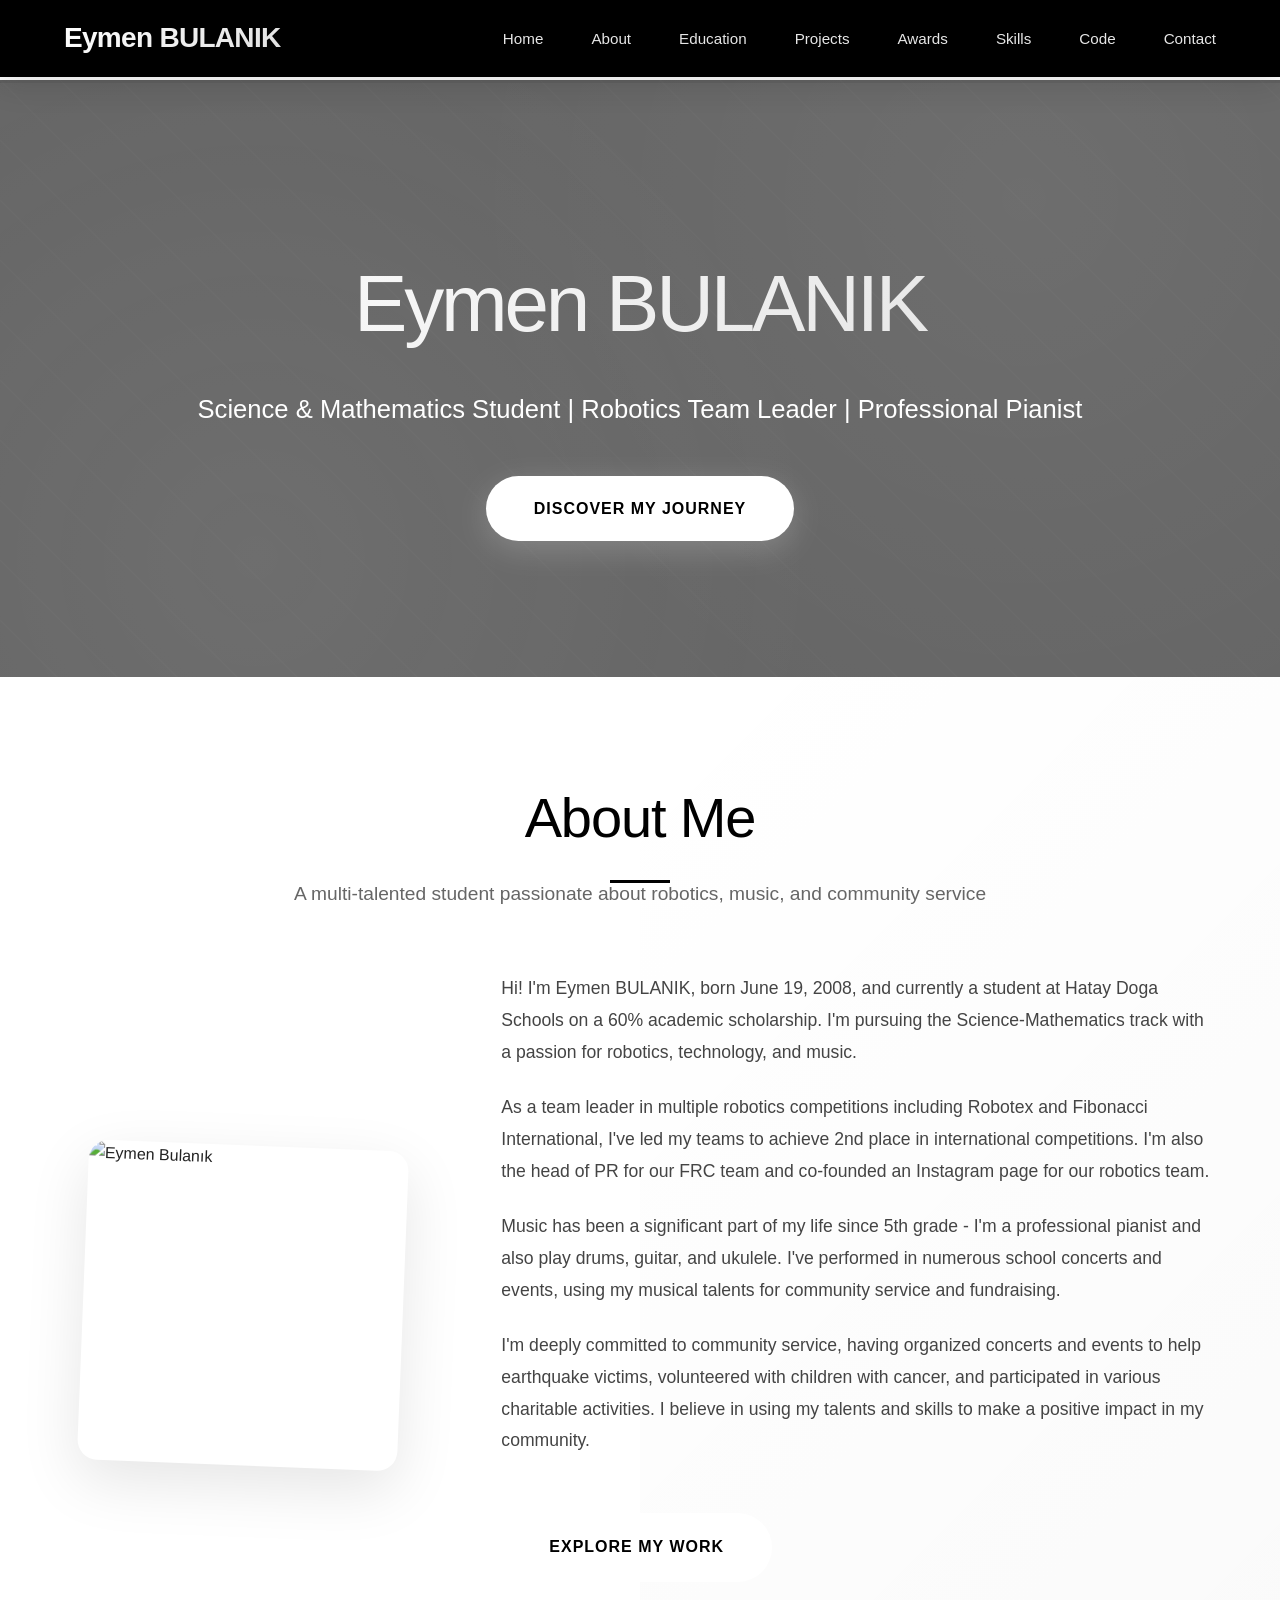
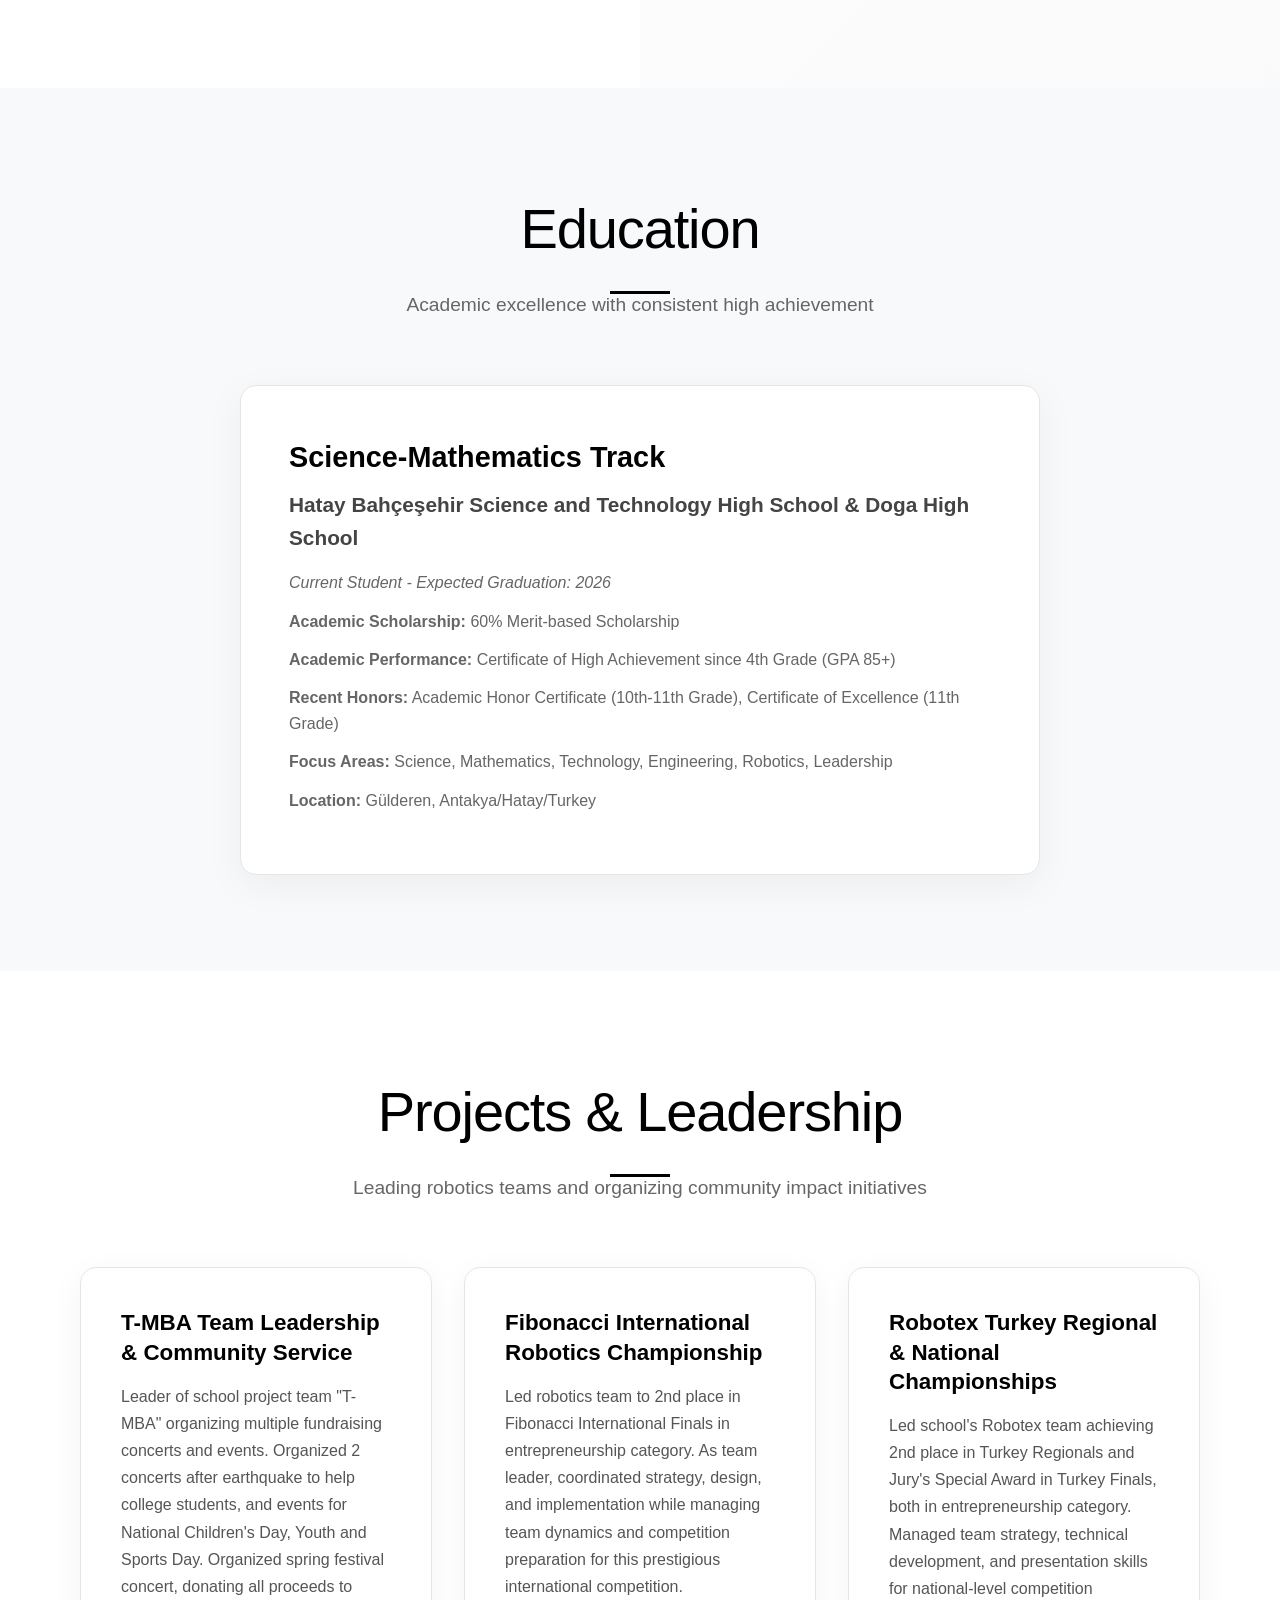
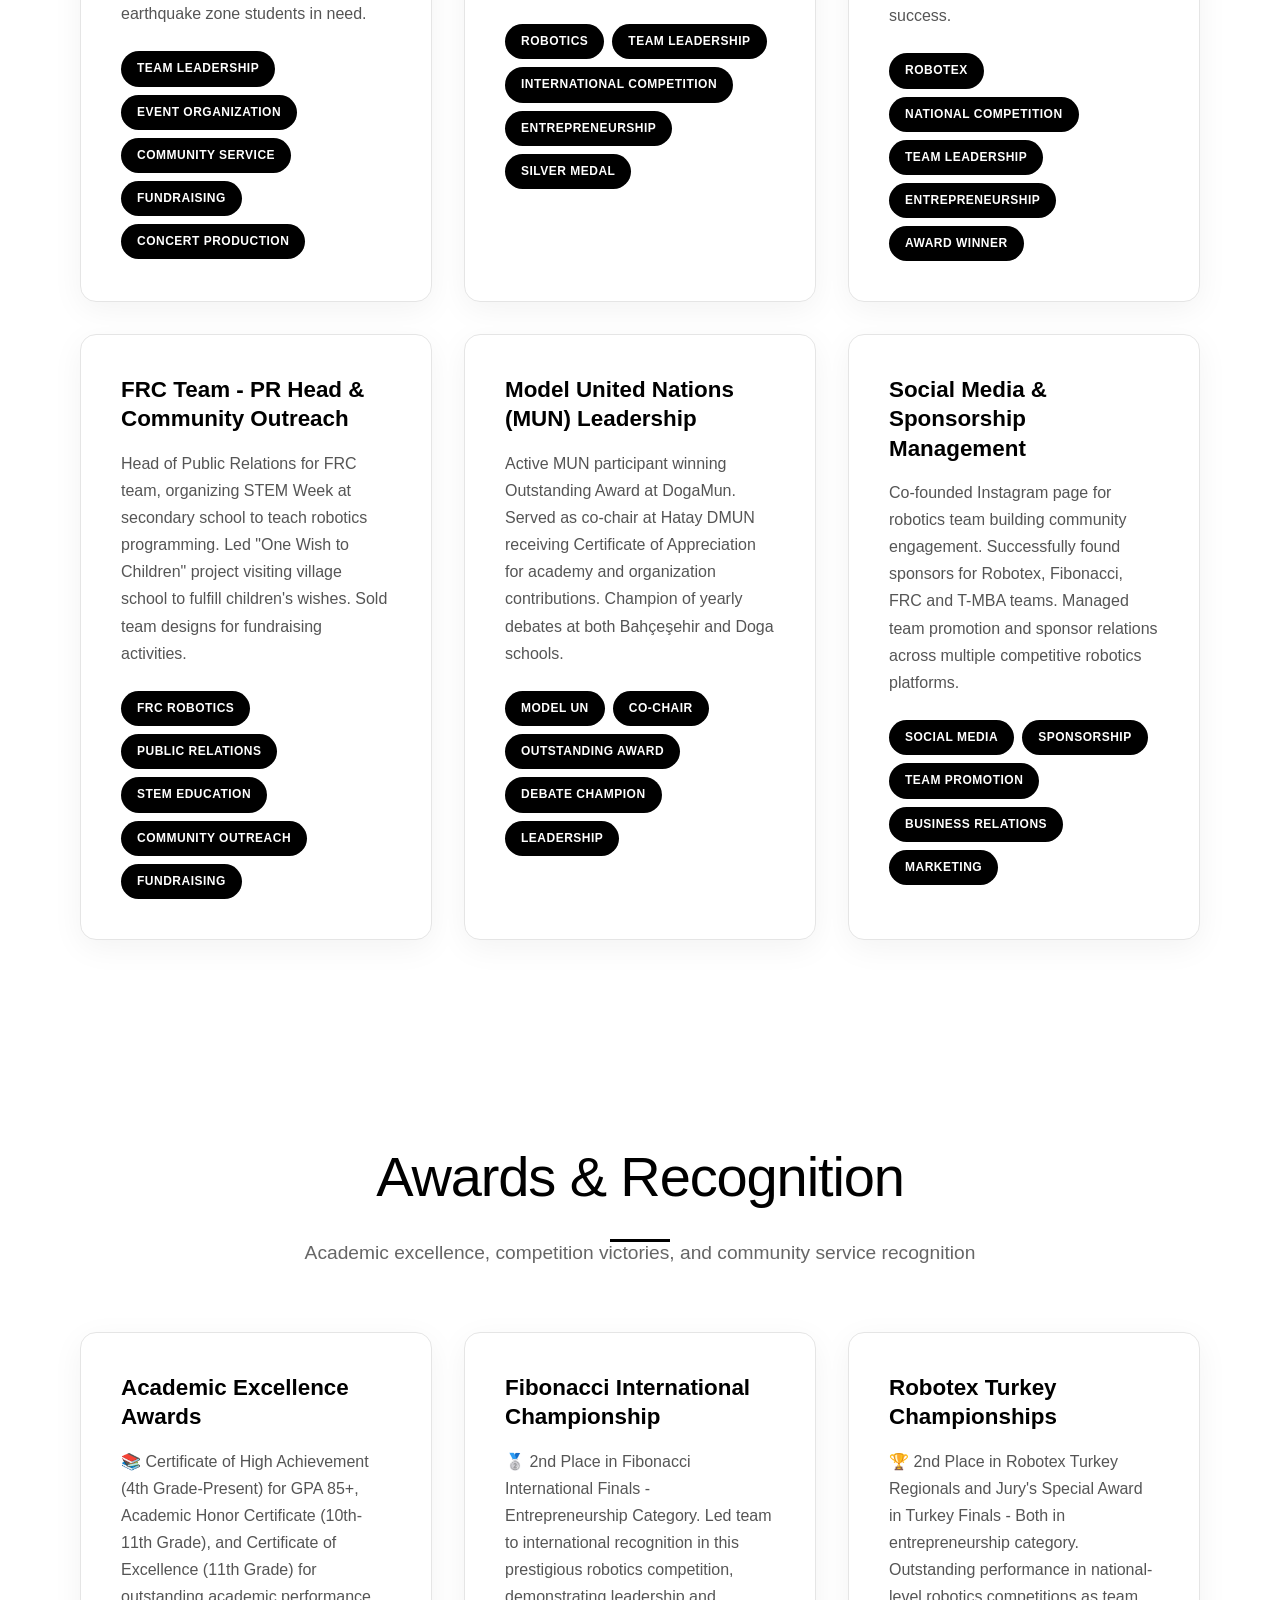
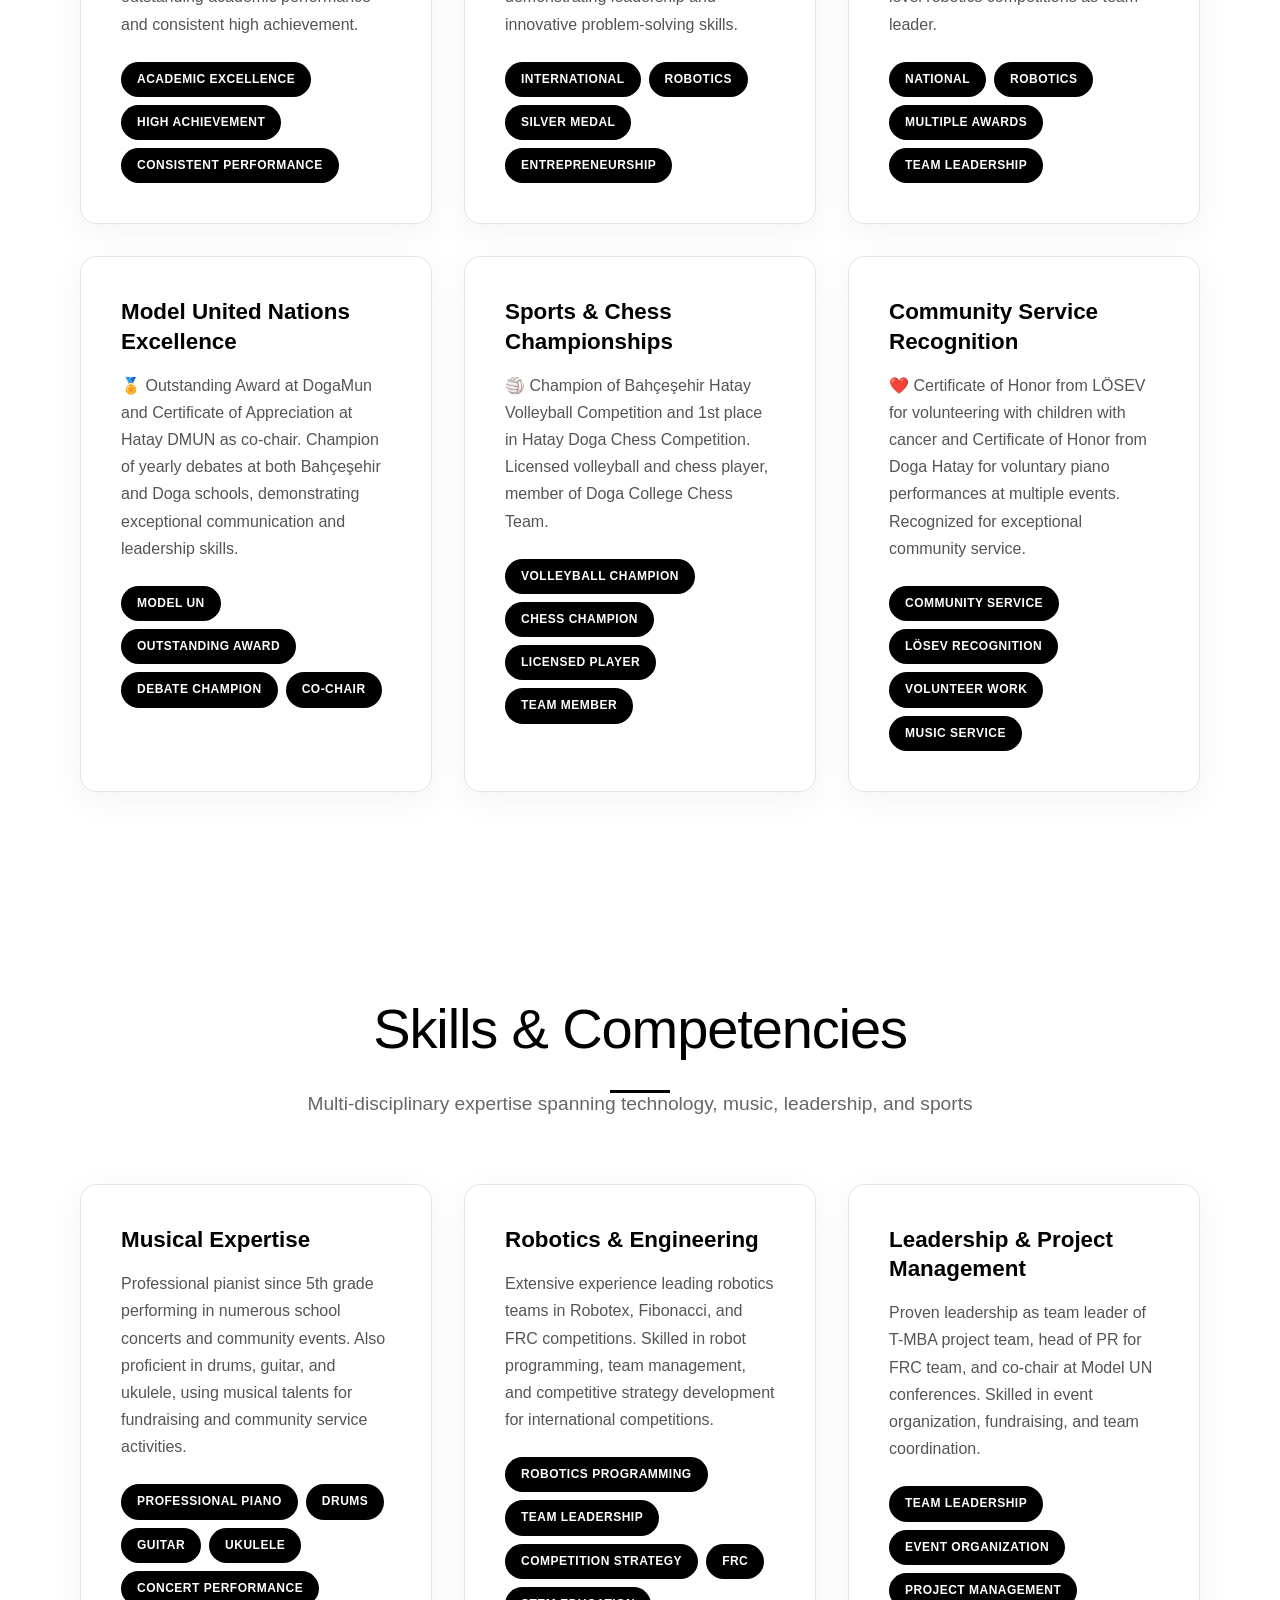
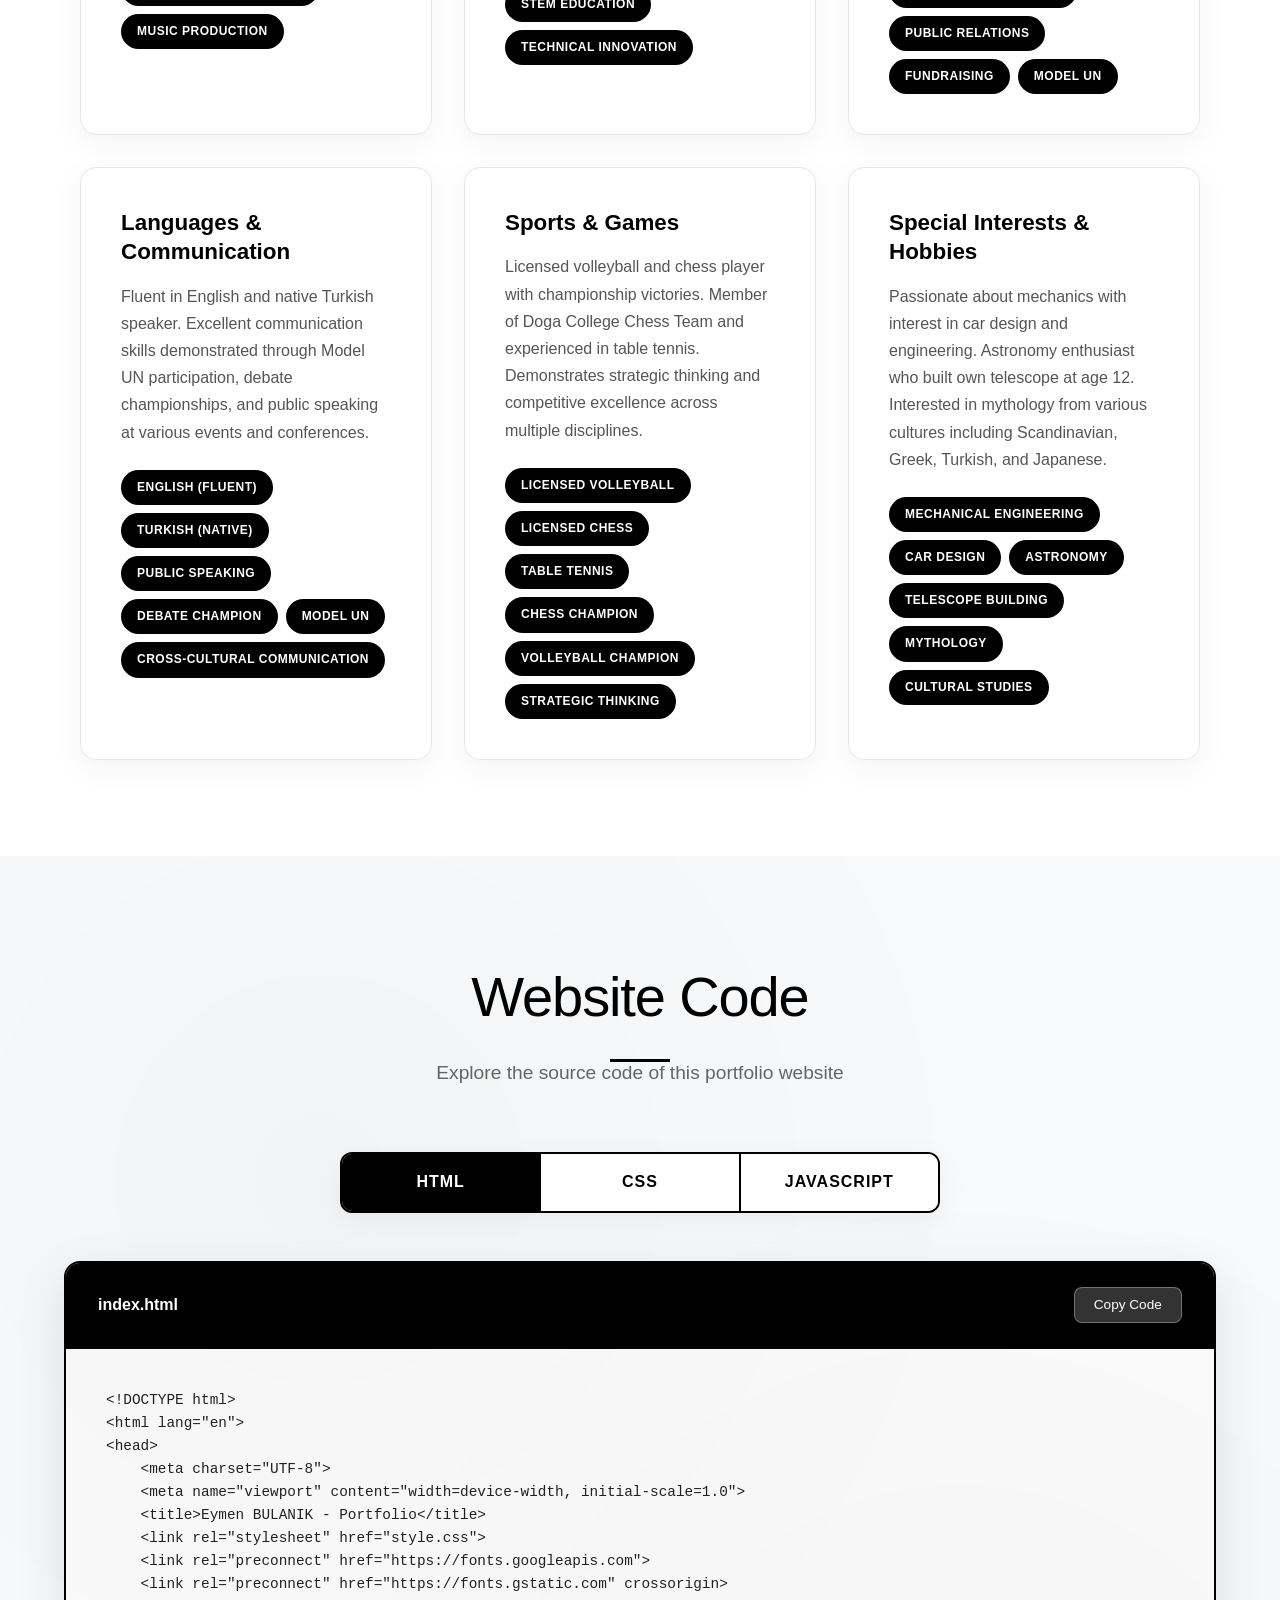
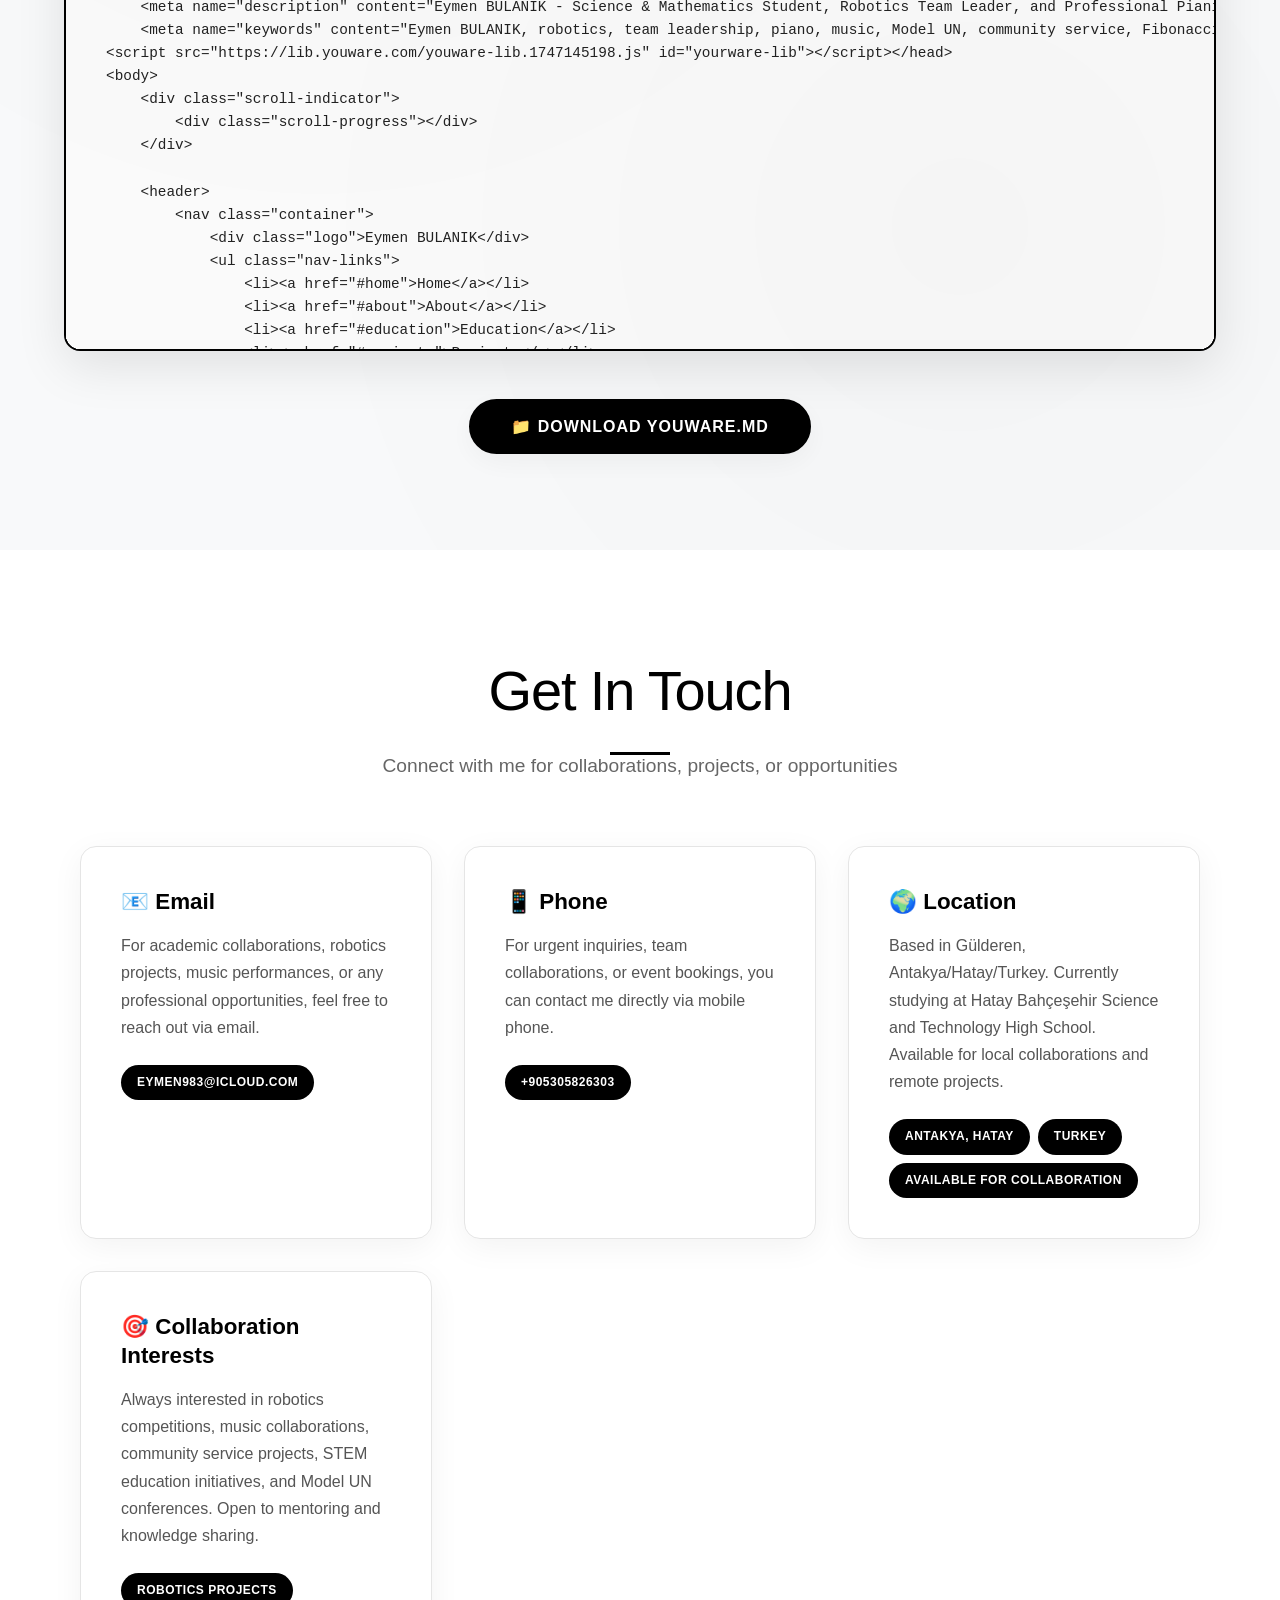
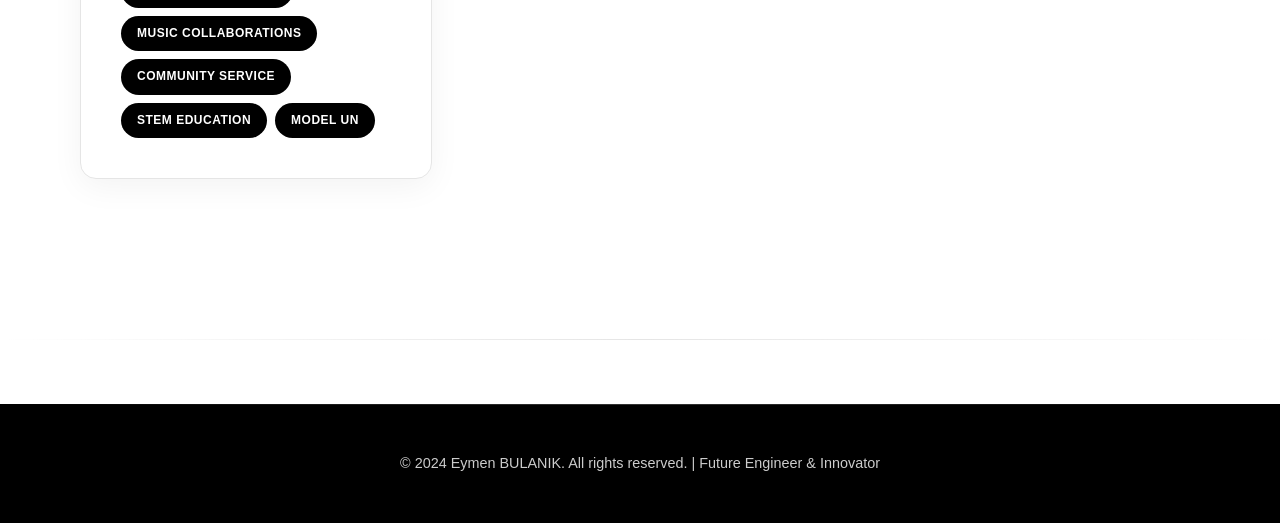
==== index.html @ 1c1d1468 "initial commit" ====
<!DOCTYPE html>
<html lang="en">
<head>
    <meta charset="UTF-8">
    <meta name="viewport" content="width=device-width, initial-scale=1.0">
    <title>Eymen BULANIK - Portfolio</title>
    <link rel="stylesheet" href="style.css">
    <link rel="preconnect" href="https://fonts.googleapis.com">
    <link rel="preconnect" href="https://fonts.gstatic.com" crossorigin>
    <meta name="description" content="Eymen BULANIK - Science & Mathematics Student, Robotics Team Leader, and Professional Pianist. Showcasing robotics championships, academic excellence, and community service achievements.">
    <meta name="keywords" content="Eymen BULANIK, robotics, team leadership, piano, music, Model UN, community service, Fibonacci, Robotex, FRC, portfolio">
<script src="https://lib.youware.com/youware-lib.1747145198.js" id="yourware-lib"></script></head>
<body>
    <div class="scroll-indicator">
        <div class="scroll-progress"></div>
    </div>

    <header>
        <nav class="container">
            <div class="logo">Eymen BULANIK</div>
            <ul class="nav-links">
                <li><a href="#home">Home</a></li>
                <li><a href="#about">About</a></li>
                <li><a href="#education">Education</a></li>
                <li><a href="#projects">Projects</a></li>
                <li><a href="#awards">Awards</a></li>
                <li><a href="#skills">Skills</a></li>
                <li><a href="#code">Code</a></li>
                <li><a href="#contact">Contact</a></li>
            </ul>
        </nav>
    </header>

    <main>
        <!-- Hero Section -->
        <section id="home" class="hero">
            <div class="container">
                <div class="hero-content">
                    <h1>Eymen BULANIK</h1>
                    <p class="subtitle">Science & Mathematics Student | Robotics Team Leader | Professional Pianist</p>
                    <a href="#about" class="cta-button">Discover My Journey</a>
                </div>
            </div>
        </section>

        <!-- About Section -->
        <section id="about" class="about">
            <div class="container">
                <h2 class="section-title">About Me</h2>
                <p class="section-subtitle">A multi-talented student passionate about robotics, music, and community service</p>
                <div class="about-content">
                    <div class="profile-img">
          <img src="pp2.jpg" alt="Eymen Bulanık">

                    </div>
                    <div class="about-text">
                        <p>Hi! I'm Eymen BULANIK, born June 19, 2008, and currently a student at Hatay Doga Schools on a 60% academic scholarship. I'm pursuing the Science-Mathematics track with a passion for robotics, technology, and music.</p>
                        <p>As a team leader in multiple robotics competitions including Robotex and Fibonacci International, I've led my teams to achieve 2nd place in international competitions. I'm also the head of PR for our FRC team and co-founded an Instagram page for our robotics team.</p>
                        <p>Music has been a significant part of my life since 5th grade - I'm a professional pianist and also play drums, guitar, and ukulele. I've performed in numerous school concerts and events, using my musical talents for community service and fundraising.</p>
                        <p>I'm deeply committed to community service, having organized concerts and events to help earthquake victims, volunteered with children with cancer, and participated in various charitable activities. I believe in using my talents and skills to make a positive impact in my community.</p>
                        <a href="#projects" class="cta-button" style="margin-top: 2rem;">Explore My Work</a>
                    </div>
                </div>
            </div>
        </section>

        <!-- Education Section -->
        <section id="education" class="education">
            <div class="container">
                <h2 class="section-title">Education</h2>
                <p class="section-subtitle">Academic excellence with consistent high achievement</p>
                <div class="education-item education-card">
                    <h3>Science-Mathematics Track</h3>
                    <h4><strong>Hatay Bahçeşehir Science and Technology High School & Doga High School</strong></h4>
                    <p><em>Current Student - Expected Graduation: 2026</em></p>
                    <p><strong>Academic Scholarship:</strong> 60% Merit-based Scholarship</p>
                    <p><strong>Academic Performance:</strong> Certificate of High Achievement since 4th Grade (GPA 85+)</p>
                    <p><strong>Recent Honors:</strong> Academic Honor Certificate (10th-11th Grade), Certificate of Excellence (11th Grade)</p>
                    <p><strong>Focus Areas:</strong> Science, Mathematics, Technology, Engineering, Robotics, Leadership</p>
                    <p><strong>Location:</strong> Gülderen, Antakya/Hatay/Turkey</p>
                </div>
            </div>
        </section>

        <!-- Projects Section -->
        <section id="projects">
            <div class="container">
                <h2 class="section-title">Projects & Leadership</h2>
                <p class="section-subtitle">Leading robotics teams and organizing community impact initiatives</p>
                
                <div class="card-container">
                    <div class="card">
                        <h3>T-MBA Team Leadership & Community Service</h3>
                        <p>Leader of school project team "T-MBA" organizing multiple fundraising concerts and events. Organized 2 concerts after earthquake to help college students, and events for National Children's Day, Youth and Sports Day. Organized spring festival concert, donating all proceeds to earthquake zone students in need.</p>
                        <div class="tags">
                            <span>Team Leadership</span>
                            <span>Event Organization</span>
                            <span>Community Service</span>
                            <span>Fundraising</span>
                            <span>Concert Production</span>
                        </div>
                    </div>

                    <div class="card">
                        <h3>Fibonacci International Robotics Championship</h3>
                        <p>Led robotics team to 2nd place in Fibonacci International Finals in entrepreneurship category. As team leader, coordinated strategy, design, and implementation while managing team dynamics and competition preparation for this prestigious international competition.</p>
                        <div class="tags">
                            <span>Robotics</span>
                            <span>Team Leadership</span>
                            <span>International Competition</span>
                            <span>Entrepreneurship</span>
                            <span>Silver Medal</span>
                        </div>
                    </div>

                    <div class="card">
                        <h3>Robotex Turkey Regional & National Championships</h3>
                        <p>Led school's Robotex team achieving 2nd place in Turkey Regionals and Jury's Special Award in Turkey Finals, both in entrepreneurship category. Managed team strategy, technical development, and presentation skills for national-level competition success.</p>
                        <div class="tags">
                            <span>Robotex</span>
                            <span>National Competition</span>
                            <span>Team Leadership</span>
                            <span>Entrepreneurship</span>
                            <span>Award Winner</span>
                        </div>
                    </div>

                    <div class="card">
                        <h3>FRC Team - PR Head & Community Outreach</h3>
                        <p>Head of Public Relations for FRC team, organizing STEM Week at secondary school to teach robotics programming. Led "One Wish to Children" project visiting village school to fulfill children's wishes. Sold team designs for fundraising activities.</p>
                        <div class="tags">
                            <span>FRC Robotics</span>
                            <span>Public Relations</span>
                            <span>STEM Education</span>
                            <span>Community Outreach</span>
                            <span>Fundraising</span>
                        </div>
                    </div>

                    <div class="card">
                        <h3>Model United Nations (MUN) Leadership</h3>
                        <p>Active MUN participant winning Outstanding Award at DogaMun. Served as co-chair at Hatay DMUN receiving Certificate of Appreciation for academy and organization contributions. Champion of yearly debates at both Bahçeşehir and Doga schools.</p>
                        <div class="tags">
                            <span>Model UN</span>
                            <span>Co-chair</span>
                            <span>Outstanding Award</span>
                            <span>Debate Champion</span>
                            <span>Leadership</span>
                        </div>
                    </div>

                    <div class="card">
                        <h3>Social Media & Sponsorship Management</h3>
                        <p>Co-founded Instagram page for robotics team building community engagement. Successfully found sponsors for Robotex, Fibonacci, FRC and T-MBA teams. Managed team promotion and sponsor relations across multiple competitive robotics platforms.</p>
                        <div class="tags">
                            <span>Social Media</span>
                            <span>Sponsorship</span>
                            <span>Team Promotion</span>
                            <span>Business Relations</span>
                            <span>Marketing</span>
                        </div>
                    </div>
                </div>
            </div>
        </section>

        <!-- Awards Section -->
        <section id="awards" class="awards">
            <div class="container">
                <h2 class="section-title">Awards & Recognition</h2>
                <p class="section-subtitle">Academic excellence, competition victories, and community service recognition</p>
                <div class="card-container">
                    <div class="card">
                        <h3>Academic Excellence Awards</h3>
                        <p>📚 Certificate of High Achievement (4th Grade-Present) for GPA 85+, Academic Honor Certificate (10th-11th Grade), and Certificate of Excellence (11th Grade) for outstanding academic performance and consistent high achievement.</p>
                        <div class="tags">
                            <span>Academic Excellence</span>
                            <span>High Achievement</span>
                            <span>Consistent Performance</span>
                        </div>
                    </div>

                    <div class="card">
                        <h3>Fibonacci International Championship</h3>
                        <p>🥈 2nd Place in Fibonacci International Finals - Entrepreneurship Category. Led team to international recognition in this prestigious robotics competition, demonstrating leadership and innovative problem-solving skills.</p>
                        <div class="tags">
                            <span>International</span>
                            <span>Robotics</span>
                            <span>Silver Medal</span>
                            <span>Entrepreneurship</span>
                        </div>
                    </div>

                    <div class="card">
                        <h3>Robotex Turkey Championships</h3>
                        <p>🏆 2nd Place in Robotex Turkey Regionals and Jury's Special Award in Turkey Finals - Both in entrepreneurship category. Outstanding performance in national-level robotics competitions as team leader.</p>
                        <div class="tags">
                            <span>National</span>
                            <span>Robotics</span>
                            <span>Multiple Awards</span>
                            <span>Team Leadership</span>
                        </div>
                    </div>

                    <div class="card">
                        <h3>Model United Nations Excellence</h3>
                        <p>🏅 Outstanding Award at DogaMun and Certificate of Appreciation at Hatay DMUN as co-chair. Champion of yearly debates at both Bahçeşehir and Doga schools, demonstrating exceptional communication and leadership skills.</p>
                        <div class="tags">
                            <span>Model UN</span>
                            <span>Outstanding Award</span>
                            <span>Debate Champion</span>
                            <span>Co-chair</span>
                        </div>
                    </div>

                    <div class="card">
                        <h3>Sports & Chess Championships</h3>
                        <p>🏐 Champion of Bahçeşehir Hatay Volleyball Competition and 1st place in Hatay Doga Chess Competition. Licensed volleyball and chess player, member of Doga College Chess Team.</p>
                        <div class="tags">
                            <span>Volleyball Champion</span>
                            <span>Chess Champion</span>
                            <span>Licensed Player</span>
                            <span>Team Member</span>
                        </div>
                    </div>

                    <div class="card">
                        <h3>Community Service Recognition</h3>
                        <p>❤️ Certificate of Honor from LÖSEV for volunteering with children with cancer and Certificate of Honor from Doga Hatay for voluntary piano performances at multiple events. Recognized for exceptional community service.</p>
                        <div class="tags">
                            <span>Community Service</span>
                            <span>LÖSEV Recognition</span>
                            <span>Volunteer Work</span>
                            <span>Music Service</span>
                        </div>
                    </div>
                </div>
            </div>
        </section>

        <!-- Skills Section -->
        <section id="skills" class="skills">
            <div class="container">
                <h2 class="section-title">Skills & Competencies</h2>
                <p class="section-subtitle">Multi-disciplinary expertise spanning technology, music, leadership, and sports</p>
                <div class="card-container">
                    <div class="card">
                        <h3>Musical Expertise</h3>
                        <p>Professional pianist since 5th grade performing in numerous school concerts and community events. Also proficient in drums, guitar, and ukulele, using musical talents for fundraising and community service activities.</p>
                        <div class="tags">
                            <span>Professional Piano</span>
                            <span>Drums</span>
                            <span>Guitar</span>
                            <span>Ukulele</span>
                            <span>Concert Performance</span>
                            <span>Music Production</span>
                        </div>
                    </div>

                    <div class="card">
                        <h3>Robotics & Engineering</h3>
                        <p>Extensive experience leading robotics teams in Robotex, Fibonacci, and FRC competitions. Skilled in robot programming, team management, and competitive strategy development for international competitions.</p>
                        <div class="tags">
                            <span>Robotics Programming</span>
                            <span>Team Leadership</span>
                            <span>Competition Strategy</span>
                            <span>FRC</span>
                            <span>STEM Education</span>
                            <span>Technical Innovation</span>
                        </div>
                    </div>

                    <div class="card">
                        <h3>Leadership & Project Management</h3>
                        <p>Proven leadership as team leader of T-MBA project team, head of PR for FRC team, and co-chair at Model UN conferences. Skilled in event organization, fundraising, and team coordination.</p>
                        <div class="tags">
                            <span>Team Leadership</span>
                            <span>Event Organization</span>
                            <span>Project Management</span>
                            <span>Public Relations</span>
                            <span>Fundraising</span>
                            <span>Model UN</span>
                        </div>
                    </div>

                    <div class="card">
                        <h3>Languages & Communication</h3>
                        <p>Fluent in English and native Turkish speaker. Excellent communication skills demonstrated through Model UN participation, debate championships, and public speaking at various events and conferences.</p>
                        <div class="tags">
                            <span>English (Fluent)</span>
                            <span>Turkish (Native)</span>
                            <span>Public Speaking</span>
                            <span>Debate Champion</span>
                            <span>Model UN</span>
                            <span>Cross-cultural Communication</span>
                        </div>
                    </div>

                    <div class="card">
                        <h3>Sports & Games</h3>
                        <p>Licensed volleyball and chess player with championship victories. Member of Doga College Chess Team and experienced in table tennis. Demonstrates strategic thinking and competitive excellence across multiple disciplines.</p>
                        <div class="tags">
                            <span>Licensed Volleyball</span>
                            <span>Licensed Chess</span>
                            <span>Table Tennis</span>
                            <span>Chess Champion</span>
                            <span>Volleyball Champion</span>
                            <span>Strategic Thinking</span>
                        </div>
                    </div>

                    <div class="card">
                        <h3>Special Interests & Hobbies</h3>
                        <p>Passionate about mechanics with interest in car design and engineering. Astronomy enthusiast who built own telescope at age 12. Interested in mythology from various cultures including Scandinavian, Greek, Turkish, and Japanese.</p>
                        <div class="tags">
                            <span>Mechanical Engineering</span>
                            <span>Car Design</span>
                            <span>Astronomy</span>
                            <span>Telescope Building</span>
                            <span>Mythology</span>
                            <span>Cultural Studies</span>
                        </div>
                    </div>
                </div>
            </div>
        </section>

        <!-- Code Section -->
        <section id="code" class="code">
            <div class="container">
                <h2 class="section-title">Website Code</h2>
                <p class="section-subtitle">Explore the source code of this portfolio website</p>
                
                <div class="code-tabs">
                    <button class="code-tab active" onclick="showCode('html')">HTML</button>
                    <button class="code-tab" onclick="showCode('css')">CSS</button>
                    <button class="code-tab" onclick="showCode('js')">JavaScript</button>
                </div>

                <div id="html-content" class="code-content active">
                    <div class="code-header">
                        <span>index.html</span>
                        <button class="copy-button" onclick="copyCode('html-code')">Copy Code</button>
                    </div>
                    <div class="code-block">
                        <pre id="html-code">&lt;!DOCTYPE html&gt;
&lt;html lang="en"&gt;
&lt;head&gt;
    &lt;meta charset="UTF-8"&gt;
    &lt;meta name="viewport" content="width=device-width, initial-scale=1.0"&gt;
    &lt;title&gt;Eymen BULANIK - Portfolio&lt;/title&gt;
    &lt;link rel="stylesheet" href="style.css"&gt;
    &lt;link rel="preconnect" href="https://fonts.googleapis.com"&gt;
    &lt;link rel="preconnect" href="https://fonts.gstatic.com" crossorigin&gt;
    &lt;meta name="description" content="Eymen BULANIK - Science &amp; Mathematics Student, Robotics Team Leader, and Professional Pianist. Showcasing robotics championships, academic excellence, and community service achievements."&gt;
    &lt;meta name="keywords" content="Eymen BULANIK, robotics, team leadership, piano, music, Model UN, community service, Fibonacci, Robotex, FRC, portfolio"&gt;
&lt;/head&gt;
&lt;body&gt;
    &lt;div class="scroll-indicator"&gt;
        &lt;div class="scroll-progress"&gt;&lt;/div&gt;
    &lt;/div&gt;

    &lt;header&gt;
        &lt;nav class="container"&gt;
            &lt;div class="logo"&gt;Eymen BULANIK&lt;/div&gt;
            &lt;ul class="nav-links"&gt;
                &lt;li&gt;&lt;a href="#home"&gt;Home&lt;/a&gt;&lt;/li&gt;
                &lt;li&gt;&lt;a href="#about"&gt;About&lt;/a&gt;&lt;/li&gt;
                &lt;li&gt;&lt;a href="#education"&gt;Education&lt;/a&gt;&lt;/li&gt;
                &lt;li&gt;&lt;a href="#projects"&gt;Projects&lt;/a&gt;&lt;/li&gt;
                &lt;li&gt;&lt;a href="#awards"&gt;Awards&lt;/a&gt;&lt;/li&gt;
                &lt;li&gt;&lt;a href="#skills"&gt;Skills&lt;/a&gt;&lt;/li&gt;
                &lt;li&gt;&lt;a href="#code"&gt;Code&lt;/a&gt;&lt;/li&gt;
                &lt;li&gt;&lt;a href="#contact"&gt;Contact&lt;/a&gt;&lt;/li&gt;
            &lt;/ul&gt;
        &lt;/nav&gt;
    &lt;/header&gt;

    &lt;main&gt;
        &lt;!-- Hero Section --&gt;
        &lt;section id="home" class="hero"&gt;
            &lt;div class="container"&gt;
                &lt;div class="hero-content"&gt;
                    &lt;h1&gt;Eymen BULANIK&lt;/h1&gt;
                    &lt;p class="subtitle"&gt;Science &amp; Mathematics Student | Robotics Team Leader | Professional Pianist&lt;/p&gt;
                    &lt;a href="#about" class="cta-button"&gt;Discover My Journey&lt;/a&gt;
                &lt;/div&gt;
            &lt;/div&gt;
        &lt;/section&gt;

        &lt;!-- About Section --&gt;
        &lt;section id="about" class="about"&gt;
            &lt;div class="container"&gt;
                &lt;h2 class="section-title"&gt;About Me&lt;/h2&gt;
                &lt;p class="section-subtitle"&gt;A multi-talented student passionate about robotics, music, and community service&lt;/p&gt;
                &lt;div class="about-content"&gt;
                    &lt;div class="profile-img"&gt;EB&lt;/div&gt;
                    &lt;div class="about-text"&gt;
                        &lt;p&gt;Hi! I'm Eymen BULANIK, born June 19, 2008, and currently a student at Hatay Bahçeşehir Science and Technology High School on a 60% academic scholarship. I'm pursuing the Science-Mathematics track with a passion for robotics, technology, and music.&lt;/p&gt;
                        &lt;p&gt;As a team leader in multiple robotics competitions including Robotex and Fibonacci International, I've led my teams to achieve 2nd place in international competitions. I'm also the head of PR for our FRC team and co-founded an Instagram page for our robotics team.&lt;/p&gt;
                        &lt;p&gt;Music has been a significant part of my life since 5th grade - I'm a professional pianist and also play drums, guitar, and ukulele. I've performed in numerous school concerts and events, using my musical talents for community service and fundraising.&lt;/p&gt;
                        &lt;p&gt;I'm deeply committed to community service, having organized concerts and events to help earthquake victims, volunteered with children with cancer, and participated in various charitable activities. I believe in using my talents and skills to make a positive impact in my community.&lt;/p&gt;
                        &lt;a href="#projects" class="cta-button" style="margin-top: 2rem;"&gt;Explore My Work&lt;/a&gt;
                    &lt;/div&gt;
                &lt;/div&gt;
            &lt;/div&gt;
        &lt;/section&gt;

        &lt;!-- Education Section --&gt;
        &lt;section id="education" class="education"&gt;
            &lt;div class="container"&gt;
                &lt;h2 class="section-title"&gt;Education&lt;/h2&gt;
                &lt;p class="section-subtitle"&gt;Academic excellence with consistent high achievement&lt;/p&gt;
                &lt;div class="education-item education-card"&gt;
                    &lt;h3&gt;Science-Mathematics Track&lt;/h3&gt;
                    &lt;h4&gt;&lt;strong&gt;Hatay Bahçeşehir Science and Technology High School &amp; Doga High School&lt;/strong&gt;&lt;/h4&gt;
                    &lt;p&gt;&lt;em&gt;Current Student - Expected Graduation: 2026&lt;/em&gt;&lt;/p&gt;
                    &lt;p&gt;&lt;strong&gt;Academic Scholarship:&lt;/strong&gt; 60% Merit-based Scholarship&lt;/p&gt;
                    &lt;p&gt;&lt;strong&gt;Academic Performance:&lt;/strong&gt; Certificate of High Achievement since 4th Grade (GPA 85+)&lt;/p&gt;
                    &lt;p&gt;&lt;strong&gt;Recent Honors:&lt;/strong&gt; Academic Honor Certificate (10th-11th Grade), Certificate of Excellence (11th Grade)&lt;/p&gt;
                    &lt;p&gt;&lt;strong&gt;Focus Areas:&lt;/strong&gt; Science, Mathematics, Technology, Engineering, Robotics, Leadership&lt;/p&gt;
                    &lt;p&gt;&lt;strong&gt;Location:&lt;/strong&gt; Gülderen, Antakya/Hatay/Turkey&lt;/p&gt;
                &lt;/div&gt;
            &lt;/div&gt;
        &lt;/section&gt;

        &lt;!-- Projects Section --&gt;
        &lt;section id="projects"&gt;
            &lt;div class="container"&gt;
                &lt;h2 class="section-title"&gt;Projects &amp; Leadership&lt;/h2&gt;
                &lt;p class="section-subtitle"&gt;Leading robotics teams and organizing community impact initiatives&lt;/p&gt;
                
                &lt;div class="card-container"&gt;
                    &lt;div class="card"&gt;
                        &lt;h3&gt;T-MBA Team Leadership &amp; Community Service&lt;/h3&gt;
                        &lt;p&gt;Leader of school project team "T-MBA" organizing multiple fundraising concerts and events. Organized 2 concerts after earthquake to help college students, and events for National Children's Day, Youth and Sports Day. Organized spring festival concert, donating all proceeds to earthquake zone students in need.&lt;/p&gt;
                        &lt;div class="tags"&gt;
                            &lt;span&gt;Team Leadership&lt;/span&gt;
                            &lt;span&gt;Event Organization&lt;/span&gt;
                            &lt;span&gt;Community Service&lt;/span&gt;
                            &lt;span&gt;Fundraising&lt;/span&gt;
                            &lt;span&gt;Concert Production&lt;/span&gt;
                        &lt;/div&gt;
                    &lt;/div&gt;

                    &lt;div class="card"&gt;
                        &lt;h3&gt;Fibonacci International Robotics Championship&lt;/h3&gt;
                        &lt;p&gt;Led robotics team to 2nd place in Fibonacci International Finals in entrepreneurship category. As team leader, coordinated strategy, design, and implementation while managing team dynamics and competition preparation for this prestigious international competition.&lt;/p&gt;
                        &lt;div class="tags"&gt;
                            &lt;span&gt;Robotics&lt;/span&gt;
                            &lt;span&gt;Team Leadership&lt;/span&gt;
                            &lt;span&gt;International Competition&lt;/span&gt;
                            &lt;span&gt;Entrepreneurship&lt;/span&gt;
                            &lt;span&gt;Silver Medal&lt;/span&gt;
                        &lt;/div&gt;
                    &lt;/div&gt;

                    &lt;div class="card"&gt;
                        &lt;h3&gt;Robotex Turkey Regional &amp; National Championships&lt;/h3&gt;
                        &lt;p&gt;Led school's Robotex team achieving 2nd place in Turkey Regionals and Jury's Special Award in Turkey Finals, both in entrepreneurship category. Managed team strategy, technical development, and presentation skills for national-level competition success.&lt;/p&gt;
                        &lt;div class="tags"&gt;
                            &lt;span&gt;Robotex&lt;/span&gt;
                            &lt;span&gt;National Competition&lt;/span&gt;
                            &lt;span&gt;Team Leadership&lt;/span&gt;
                            &lt;span&gt;Entrepreneurship&lt;/span&gt;
                            &lt;span&gt;Award Winner&lt;/span&gt;
                        &lt;/div&gt;
                    &lt;/div&gt;

                    &lt;div class="card"&gt;
                        &lt;h3&gt;FRC Team - PR Head &amp; Community Outreach&lt;/h3&gt;
                        &lt;p&gt;Head of Public Relations for FRC team, organizing STEM Week at secondary school to teach robotics programming. Led "One Wish to Children" project visiting village school to fulfill children's wishes. Sold team designs for fundraising activities.&lt;/p&gt;
                        &lt;div class="tags"&gt;
                            &lt;span&gt;FRC Robotics&lt;/span&gt;
                            &lt;span&gt;Public Relations&lt;/span&gt;
                            &lt;span&gt;STEM Education&lt;/span&gt;
                            &lt;span&gt;Community Outreach&lt;/span&gt;
                            &lt;span&gt;Fundraising&lt;/span&gt;
                        &lt;/div&gt;
                    &lt;/div&gt;

                    &lt;div class="card"&gt;
                        &lt;h3&gt;Model United Nations (MUN) Leadership&lt;/h3&gt;
                        &lt;p&gt;Active MUN participant winning Outstanding Award at DogaMun. Served as co-chair at Hatay DMUN receiving Certificate of Appreciation for academy and organization contributions. Champion of yearly debates at both Bahçeşehir and Doga schools.&lt;/p&gt;
                        &lt;div class="tags"&gt;
                            &lt;span&gt;Model UN&lt;/span&gt;
                            &lt;span&gt;Co-chair&lt;/span&gt;
                            &lt;span&gt;Outstanding Award&lt;/span&gt;
                            &lt;span&gt;Debate Champion&lt;/span&gt;
                            &lt;span&gt;Leadership&lt;/span&gt;
                        &lt;/div&gt;
                    &lt;/div&gt;

                    &lt;div class="card"&gt;
                        &lt;h3&gt;Social Media &amp; Sponsorship Management&lt;/h3&gt;
                        &lt;p&gt;Co-founded Instagram page for robotics team building community engagement. Successfully found sponsors for Robotex, Fibonacci, FRC and T-MBA teams. Managed team promotion and sponsor relations across multiple competitive robotics platforms.&lt;/p&gt;
                        &lt;div class="tags"&gt;
                            &lt;span&gt;Social Media&lt;/span&gt;
                            &lt;span&gt;Sponsorship&lt;/span&gt;
                            &lt;span&gt;Team Promotion&lt;/span&gt;
                            &lt;span&gt;Business Relations&lt;/span&gt;
                            &lt;span&gt;Marketing&lt;/span&gt;
                        &lt;/div&gt;
                    &lt;/div&gt;
                &lt;/div&gt;
            &lt;/div&gt;
        &lt;/section&gt;

        &lt;!-- Awards Section --&gt;
        &lt;section id="awards" class="awards"&gt;
            &lt;div class="container"&gt;
                &lt;h2 class="section-title"&gt;Awards &amp; Recognition&lt;/h2&gt;
                &lt;p class="section-subtitle"&gt;Academic excellence, competition victories, and community service recognition&lt;/p&gt;
                &lt;div class="card-container"&gt;
                    &lt;div class="card"&gt;
                        &lt;h3&gt;Academic Excellence Awards&lt;/h3&gt;
                        &lt;p&gt;📚 Certificate of High Achievement (4th Grade-Present) for GPA 85+, Academic Honor Certificate (10th-11th Grade), and Certificate of Excellence (11th Grade) for outstanding academic performance and consistent high achievement.&lt;/p&gt;
                        &lt;div class="tags"&gt;
                            &lt;span&gt;Academic Excellence&lt;/span&gt;
                            &lt;span&gt;High Achievement&lt;/span&gt;
                            &lt;span&gt;Consistent Performance&lt;/span&gt;
                        &lt;/div&gt;
                    &lt;/div&gt;

                    &lt;div class="card"&gt;
                        &lt;h3&gt;Fibonacci International Championship&lt;/h3&gt;
                        &lt;p&gt;🥈 2nd Place in Fibonacci International Finals - Entrepreneurship Category. Led team to international recognition in this prestigious robotics competition, demonstrating leadership and innovative problem-solving skills.&lt;/p&gt;
                        &lt;div class="tags"&gt;
                            &lt;span&gt;International&lt;/span&gt;
                            &lt;span&gt;Robotics&lt;/span&gt;
                            &lt;span&gt;Silver Medal&lt;/span&gt;
                            &lt;span&gt;Entrepreneurship&lt;/span&gt;
                        &lt;/div&gt;
                    &lt;/div&gt;

                    &lt;div class="card"&gt;
                        &lt;h3&gt;Robotex Turkey Championships&lt;/h3&gt;
                        &lt;p&gt;🏆 2nd Place in Robotex Turkey Regionals and Jury's Special Award in Turkey Finals - Both in entrepreneurship category. Outstanding performance in national-level robotics competitions as team leader.&lt;/p&gt;
                        &lt;div class="tags"&gt;
                            &lt;span&gt;National&lt;/span&gt;
                            &lt;span&gt;Robotics&lt;/span&gt;
                            &lt;span&gt;Multiple Awards&lt;/span&gt;
                            &lt;span&gt;Team Leadership&lt;/span&gt;
                        &lt;/div&gt;
                    &lt;/div&gt;

                    &lt;div class="card"&gt;
                        &lt;h3&gt;Model United Nations Excellence&lt;/h3&gt;
                        &lt;p&gt;🏅 Outstanding Award at DogaMun and Certificate of Appreciation at Hatay DMUN as co-chair. Champion of yearly debates at both Bahçeşehir and Doga schools, demonstrating exceptional communication and leadership skills.&lt;/p&gt;
                        &lt;div class="tags"&gt;
                            &lt;span&gt;Model UN&lt;/span&gt;
                            &lt;span&gt;Outstanding Award&lt;/span&gt;
                            &lt;span&gt;Debate Champion&lt;/span&gt;
                            &lt;span&gt;Co-chair&lt;/span&gt;
                        &lt;/div&gt;
                    &lt;/div&gt;

                    &lt;div class="card"&gt;
                        &lt;h3&gt;Sports &amp; Chess Championships&lt;/h3&gt;
                        &lt;p&gt;🏐 Champion of Bahçeşehir Hatay Volleyball Competition and 1st place in Hatay Doga Chess Competition. Licensed volleyball and chess player, member of Doga College Chess Team.&lt;/p&gt;
                        &lt;div class="tags"&gt;
                            &lt;span&gt;Volleyball Champion&lt;/span&gt;
                            &lt;span&gt;Chess Champion&lt;/span&gt;
                            &lt;span&gt;Licensed Player&lt;/span&gt;
                            &lt;span&gt;Team Member&lt;/span&gt;
                        &lt;/div&gt;
                    &lt;/div&gt;

                    &lt;div class="card"&gt;
                        &lt;h3&gt;Community Service Recognition&lt;/h3&gt;
                        &lt;p&gt;❤️ Certificate of Honor from LÖSEV for volunteering with children with cancer and Certificate of Honor from Doga Hatay for voluntary piano performances at multiple events. Recognized for exceptional community service.&lt;/p&gt;
                        &lt;div class="tags"&gt;
                            &lt;span&gt;Community Service&lt;/span&gt;
                            &lt;span&gt;LÖSEV Recognition&lt;/span&gt;
                            &lt;span&gt;Volunteer Work&lt;/span&gt;
                            &lt;span&gt;Music Service&lt;/span&gt;
                        &lt;/div&gt;
                    &lt;/div&gt;
                &lt;/div&gt;
            &lt;/div&gt;
        &lt;/section&gt;

        &lt;!-- Skills Section --&gt;
        &lt;section id="skills" class="skills"&gt;
            &lt;div class="container"&gt;
                &lt;h2 class="section-title"&gt;Skills &amp; Competencies&lt;/h2&gt;
                &lt;p class="section-subtitle"&gt;Multi-disciplinary expertise spanning technology, music, leadership, and sports&lt;/p&gt;
                &lt;div class="card-container"&gt;
                    &lt;div class="card"&gt;
                        &lt;h3&gt;Musical Expertise&lt;/h3&gt;
                        &lt;p&gt;Professional pianist since 5th grade performing in numerous school concerts and community events. Also proficient in drums, guitar, and ukulele, using musical talents for fundraising and community service activities.&lt;/p&gt;
                        &lt;div class="tags"&gt;
                            &lt;span&gt;Professional Piano&lt;/span&gt;
                            &lt;span&gt;Drums&lt;/span&gt;
                            &lt;span&gt;Guitar&lt;/span&gt;
                            &lt;span&gt;Ukulele&lt;/span&gt;
                            &lt;span&gt;Concert Performance&lt;/span&gt;
                            &lt;span&gt;Music Production&lt;/span&gt;
                        &lt;/div&gt;
                    &lt;/div&gt;

                    &lt;div class="card"&gt;
                        &lt;h3&gt;Robotics &amp; Engineering&lt;/h3&gt;
                        &lt;p&gt;Extensive experience leading robotics teams in Robotex, Fibonacci, and FRC competitions. Skilled in robot programming, team management, and competitive strategy development for international competitions.&lt;/p&gt;
                        &lt;div class="tags"&gt;
                            &lt;span&gt;Robotics Programming&lt;/span&gt;
                            &lt;span&gt;Team Leadership&lt;/span&gt;
                            &lt;span&gt;Competition Strategy&lt;/span&gt;
                            &lt;span&gt;FRC&lt;/span&gt;
                            &lt;span&gt;STEM Education&lt;/span&gt;
                            &lt;span&gt;Technical Innovation&lt;/span&gt;
                        &lt;/div&gt;
                    &lt;/div&gt;

                    &lt;div class="card"&gt;
                        &lt;h3&gt;Leadership &amp; Project Management&lt;/h3&gt;
                        &lt;p&gt;Proven leadership as team leader of T-MBA project team, head of PR for FRC team, and co-chair at Model UN conferences. Skilled in event organization, fundraising, and team coordination.&lt;/p&gt;
                        &lt;div class="tags"&gt;
                            &lt;span&gt;Team Leadership&lt;/span&gt;
                            &lt;span&gt;Event Organization&lt;/span&gt;
                            &lt;span&gt;Project Management&lt;/span&gt;
                            &lt;span&gt;Public Relations&lt;/span&gt;
                            &lt;span&gt;Fundraising&lt;/span&gt;
                            &lt;span&gt;Model UN&lt;/span&gt;
                        &lt;/div&gt;
                    &lt;/div&gt;

                    &lt;div class="card"&gt;
                        &lt;h3&gt;Languages &amp; Communication&lt;/h3&gt;
                        &lt;p&gt;Fluent in English and native Turkish speaker. Excellent communication skills demonstrated through Model UN participation, debate championships, and public speaking at various events and conferences.&lt;/p&gt;
                        &lt;div class="tags"&gt;
                            &lt;span&gt;English (Fluent)&lt;/span&gt;
                            &lt;span&gt;Turkish (Native)&lt;/span&gt;
                            &lt;span&gt;Public Speaking&lt;/span&gt;
                            &lt;span&gt;Debate Champion&lt;/span&gt;
                            &lt;span&gt;Model UN&lt;/span&gt;
                            &lt;span&gt;Cross-cultural Communication&lt;/span&gt;
                        &lt;/div&gt;
                    &lt;/div&gt;

                    &lt;div class="card"&gt;
                        &lt;h3&gt;Sports &amp; Games&lt;/h3&gt;
                        &lt;p&gt;Licensed volleyball and chess player with championship victories. Member of Doga College Chess Team and experienced in table tennis. Demonstrates strategic thinking and competitive excellence across multiple disciplines.&lt;/p&gt;
                        &lt;div class="tags"&gt;
                            &lt;span&gt;Licensed Volleyball&lt;/span&gt;
                            &lt;span&gt;Licensed Chess&lt;/span&gt;
                            &lt;span&gt;Table Tennis&lt;/span&gt;
                            &lt;span&gt;Chess Champion&lt;/span&gt;
                            &lt;span&gt;Volleyball Champion&lt;/span&gt;
                            &lt;span&gt;Strategic Thinking&lt;/span&gt;
                        &lt;/div&gt;
                    &lt;/div&gt;

                    &lt;div class="card"&gt;
                        &lt;h3&gt;Special Interests &amp; Hobbies&lt;/h3&gt;
                        &lt;p&gt;Passionate about mechanics with interest in car design and engineering. Astronomy enthusiast who built own telescope at age 12. Interested in mythology from various cultures including Scandinavian, Greek, Turkish, and Japanese.&lt;/p&gt;
                        &lt;div class="tags"&gt;
                            &lt;span&gt;Mechanical Engineering&lt;/span&gt;
                            &lt;span&gt;Car Design&lt;/span&gt;
                            &lt;span&gt;Astronomy&lt;/span&gt;
                            &lt;span&gt;Telescope Building&lt;/span&gt;
                            &lt;span&gt;Mythology&lt;/span&gt;
                            &lt;span&gt;Cultural Studies&lt;/span&gt;
                        &lt;/div&gt;
                    &lt;/div&gt;
                &lt;/div&gt;
            &lt;/div&gt;
        &lt;/section&gt;

        &lt;!-- Code Section --&gt;
        &lt;section id="code" class="code"&gt;
            &lt;div class="container"&gt;
                &lt;h2 class="section-title"&gt;Website Code&lt;/h2&gt;
                &lt;p class="section-subtitle"&gt;Explore the source code of this portfolio website&lt;/p&gt;
                
                &lt;div class="code-tabs"&gt;
                    &lt;button class="code-tab active" onclick="showCode('html')"&gt;HTML&lt;/button&gt;
                    &lt;button class="code-tab" onclick="showCode('css')"&gt;CSS&lt;/button&gt;
                    &lt;button class="code-tab" onclick="showCode('js')"&gt;JavaScript&lt;/button&gt;
                &lt;/div&gt;

                &lt;div id="html-content" class="code-content active"&gt;
                    &lt;div class="code-header"&gt;
                        &lt;span&gt;index.html&lt;/span&gt;
                        &lt;button class="copy-button" onclick="copyCode('html-code')"&gt;Copy Code&lt;/button&gt;
                    &lt;/div&gt;
                    &lt;div class="code-block"&gt;
                        &lt;pre id="html-code"&gt;[COMPLETE HTML CODE CONTENT]&lt;/pre&gt;
                    &lt;/div&gt;
                &lt;/div&gt;

                &lt;div id="css-content" class="code-content"&gt;
                    &lt;div class="code-header"&gt;
                        &lt;span&gt;style.css&lt;/span&gt;
                        &lt;button class="copy-button" onclick="copyCode('css-code')"&gt;Copy Code&lt;/button&gt;
                    &lt;/div&gt;
                    &lt;div class="code-block"&gt;
                        &lt;pre id="css-code"&gt;[COMPLETE CSS CODE CONTENT]&lt;/pre&gt;
                    &lt;/div&gt;
                &lt;/div&gt;

                &lt;div id="js-content" class="code-content"&gt;
                    &lt;div class="code-header"&gt;
                        &lt;span&gt;script.js&lt;/span&gt;
                        &lt;button class="copy-button" onclick="copyCode('js-code')"&gt;Copy Code&lt;/button&gt;
                    &lt;/div&gt;
                    &lt;div class="code-block"&gt;
                        &lt;pre id="js-code"&gt;[COMPLETE JAVASCRIPT CODE CONTENT]&lt;/pre&gt;
                    &lt;/div&gt;
                &lt;/div&gt;

                &lt;div style="text-align: center; margin-top: 3rem;"&gt;
                    &lt;button id="downloadYouwareBtn" class="download-btn"&gt;
                        📁 Download YOUWARE.md
                    &lt;/button&gt;
                &lt;/div&gt;
            &lt;/div&gt;
        &lt;/section&gt;

        &lt;!-- Contact Section --&gt;
        &lt;section id="contact" class="contact"&gt;
            &lt;div class="container"&gt;
                &lt;h2 class="section-title"&gt;Get In Touch&lt;/h2&gt;
                &lt;p class="section-subtitle"&gt;Connect with me for collaborations, projects, or opportunities&lt;/p&gt;
                &lt;div class="card-container"&gt;
                    &lt;div class="card"&gt;
                        &lt;h3&gt;📧 Email&lt;/h3&gt;
                        &lt;p&gt;For academic collaborations, robotics projects, music performances, or any professional opportunities, feel free to reach out via email.&lt;/p&gt;
                        &lt;div class="tags"&gt;
                            &lt;span&gt;eymen983@icloud.com&lt;/span&gt;
                        &lt;/div&gt;
                    &lt;/div&gt;

                    &lt;div class="card"&gt;
                        &lt;h3&gt;📱 Phone&lt;/h3&gt;
                        &lt;p&gt;For urgent inquiries, team collaborations, or event bookings, you can contact me directly via mobile phone.&lt;/p&gt;
                        &lt;div class="tags"&gt;
                            &lt;span&gt;+905305826303&lt;/span&gt;
                        &lt;/div&gt;
                    &lt;/div&gt;

                    &lt;div class="card"&gt;
                        &lt;h3&gt;🌍 Location&lt;/h3&gt;
                        &lt;p&gt;Based in Gülderen, Antakya/Hatay/Turkey. Currently studying at Hatay Bahçeşehir Science and Technology High School. Available for local collaborations and remote projects.&lt;/p&gt;
                        &lt;div class="tags"&gt;
                            &lt;span&gt;Antakya, Hatay&lt;/span&gt;
                            &lt;span&gt;Turkey&lt;/span&gt;
                            &lt;span&gt;Available for Collaboration&lt;/span&gt;
                        &lt;/div&gt;
                    &lt;/div&gt;

                    &lt;div class="card"&gt;
                        &lt;h3&gt;🎯 Collaboration Interests&lt;/h3&gt;
                        &lt;p&gt;Always interested in robotics competitions, music collaborations, community service projects, STEM education initiatives, and Model UN conferences. Open to mentoring and knowledge sharing.&lt;/p&gt;
                        &lt;div class="tags"&gt;
                            &lt;span&gt;Robotics Projects&lt;/span&gt;
                            &lt;span&gt;Music Collaborations&lt;/span&gt;
                            &lt;span&gt;Community Service&lt;/span&gt;
                            &lt;span&gt;STEM Education&lt;/span&gt;
                            &lt;span&gt;Model UN&lt;/span&gt;
                        &lt;/div&gt;
                    &lt;/div&gt;
                &lt;/div&gt;
            &lt;/div&gt;
        &lt;/section&gt;
    &lt;/main&gt;

    &lt;!-- Project Detail Modal --&gt;
    &lt;div id="projectModal" class="modal-overlay"&gt;
        &lt;div class="modal-content"&gt;
            &lt;div class="modal-header"&gt;
                &lt;h2 id="modalTitle"&gt;Project Details&lt;/h2&gt;
                &lt;button class="modal-close" onclick="closeProjectModal()"&gt;&amp;times;&lt;/button&gt;
            &lt;/div&gt;
            &lt;div class="modal-body"&gt;
                &lt;div class="project-hero"&gt;
                    &lt;div class="project-hero-content"&gt;
                        &lt;h1 id="projectMainTitle"&gt;Project Title&lt;/h1&gt;
                        &lt;p id="projectSubtitle" class="project-subtitle"&gt;Project Category • Timeline&lt;/p&gt;
                        &lt;div id="projectDescription" class="project-description"&gt;
                            &lt;p&gt;Detailed project description will appear here. This section showcases the goals, challenges overcome, and key outcomes of the project. Future content will include comprehensive project documentation, process insights, and results achieved.&lt;/p&gt;
                        &lt;/div&gt;
                    &lt;/div&gt;
                &lt;/div&gt;

                &lt;div class="project-content"&gt;
                    &lt;section class="project-section"&gt;
                        &lt;h3&gt;Project Gallery&lt;/h3&gt;
                        &lt;div id="projectImages" class="project-gallery"&gt;
                            &lt;div class="gallery-placeholder"&gt;
                                &lt;span&gt;📸&lt;/span&gt;
                                &lt;p&gt;Project images will be displayed here&lt;/p&gt;
                            &lt;/div&gt;
                        &lt;/div&gt;
                    &lt;/section&gt;

                    &lt;section class="project-section"&gt;
                        &lt;h3&gt;Video Demonstrations&lt;/h3&gt;
                        &lt;div id="projectVideos" class="project-videos"&gt;
                            &lt;div class="video-placeholder"&gt;
                                &lt;span&gt;🎥&lt;/span&gt;
                                &lt;p&gt;Project videos and demos will be displayed here&lt;/p&gt;
                            &lt;/div&gt;
                        &lt;/div&gt;
                    &lt;/section&gt;

                    &lt;section class="project-section"&gt;
                        &lt;h3&gt;Technologies &amp; Skills&lt;/h3&gt;
                        &lt;div id="projectSkills" class="project-skills"&gt;
                            &lt;div class="skill-tag"&gt;JavaScript&lt;/div&gt;
                            &lt;div class="skill-tag"&gt;HTML5&lt;/div&gt;
                            &lt;div class="skill-tag"&gt;CSS3&lt;/div&gt;
                            &lt;div class="skill-tag"&gt;Responsive Design&lt;/div&gt;
                        &lt;/div&gt;
                    &lt;/section&gt;

                    &lt;section class="project-section"&gt;
                        &lt;h3&gt;Achievements &amp; Recognition&lt;/h3&gt;
                        &lt;div id="projectAchievements" class="project-achievements"&gt;
                            &lt;div class="achievement-card"&gt;
                                &lt;h4&gt;Achievement Title&lt;/h4&gt;
                                &lt;p&gt;Awards, recognition, and notable outcomes will be displayed here with detailed descriptions and impact metrics.&lt;/p&gt;
                            &lt;/div&gt;
                        &lt;/div&gt;
                    &lt;/section&gt;
                &lt;/div&gt;
            &lt;/div&gt;
            &lt;div class="modal-footer"&gt;
                &lt;button class="modal-btn primary" onclick="closeProjectModal()"&gt;Close Project&lt;/button&gt;
            &lt;/div&gt;
        &lt;/div&gt;
    &lt;/div&gt;

    &lt;div class="section-divider"&gt;&lt;/div&gt;

    &lt;footer&gt;
        &lt;div class="container"&gt;
            &lt;p&gt;&amp;copy; 2024 Eymen BULANIK. All rights reserved. | Future Engineer &amp; Innovator&lt;/p&gt;
        &lt;/div&gt;
    &lt;/footer&gt;

    &lt;script src="script.js"&gt;&lt;/script&gt;
&lt;/body&gt;
&lt;/html&gt;</pre>
                    </div>
                </div>

                <div id="css-content" class="code-content">
                    <div class="code-header">
                        <span>style.css</span>
                        <button class="copy-button" onclick="copyCode('css-code')">Copy Code</button>
                    </div>
                    <div class="code-block">
                        <pre id="css-code">/* Modern Portfolio CSS */
:root {
    --primary-black: #000000;
    --secondary-black: #1a1a1a;
    --white: #ffffff;
    --light-gray: #f8f9fa;
    --transition-smooth: all 0.3s ease;
}

* {
    margin: 0;
    padding: 0;
    box-sizing: border-box;
}

body {
    font-family: -apple-system, BlinkMacSystemFont, 'Segoe UI', Roboto, sans-serif;
    line-height: 1.6;
    color: #222;
}

header {
    background: var(--primary-black);
    color: white;
    padding: 1rem 0;
    position: fixed;
    width: 100%;
    top: 0;
    z-index: 1000;
}

.hero {
    background: linear-gradient(135deg, #000000 0%, #1a1a1a 100%);
    color: white;
    text-align: center;
    padding: 10rem 0 8rem;
}

.card {
    background: white;
    border-radius: 16px;
    padding: 2.5rem;
    box-shadow: 0 8px 32px rgba(0,0,0,0.05);
    transition: var(--transition-smooth);
    cursor: pointer;
}

.card:hover {
    transform: translateY(-12px);
    box-shadow: 0 25px 80px rgba(0,0,0,0.1);
}</pre>
                    </div>
                </div>

                <div id="js-content" class="code-content">
                    <div class="code-header">
                        <span>script.js</span>
                        <button class="copy-button" onclick="copyCode('js-code')">Copy Code</button>
                    </div>
                    <div class="code-block">
                        <pre id="js-code">// Enhanced Portfolio JavaScript
document.addEventListener("DOMContentLoaded", function () {
    initializePortfolio();
});

function initializePortfolio() {
    setupSmoothScrolling();
    setupScrollEffects();
    setupCardInteractions();
}

function setupSmoothScrolling() {
    document.querySelectorAll('a[href^="#"]').forEach(anchor => {
        anchor.addEventListener('click', function (e) {
            e.preventDefault();
            const target = document.querySelector(this.getAttribute('href'));
            if (target) {
                target.scrollIntoView({ behavior: 'smooth' });
            }
        });
    });
}

function setupCardInteractions() {
    const cards = document.querySelectorAll('.card');
    
    cards.forEach(card => {
        card.addEventListener('click', function() {
            showProjectDetail(card);
        });
    });
}

function showProjectDetail(card) {
    // Create detailed project view
    console.log('Opening project detail for:', card);
}</pre>
                    </div>
                </div>

                <div style="text-align: center; margin-top: 3rem;">
                    <button id="downloadYouwareBtn" class="download-btn">
                        📁 Download YOUWARE.md
                    </button>
                </div>
            </div>
        </section>

        <!-- Contact Section -->
        <section id="contact" class="contact">
            <div class="container">
                <h2 class="section-title">Get In Touch</h2>
                <p class="section-subtitle">Connect with me for collaborations, projects, or opportunities</p>
                <div class="card-container">
                    <div class="card">
                        <h3>📧 Email</h3>
                        <p>For academic collaborations, robotics projects, music performances, or any professional opportunities, feel free to reach out via email.</p>
                        <div class="tags">
                            <span>eymen983@icloud.com</span>
                        </div>
                    </div>

                    <div class="card">
                        <h3>📱 Phone</h3>
                        <p>For urgent inquiries, team collaborations, or event bookings, you can contact me directly via mobile phone.</p>
                        <div class="tags">
                            <span>+905305826303</span>
                        </div>
                    </div>

                    <div class="card">
                        <h3>🌍 Location</h3>
                        <p>Based in Gülderen, Antakya/Hatay/Turkey. Currently studying at Hatay Bahçeşehir Science and Technology High School. Available for local collaborations and remote projects.</p>
                        <div class="tags">
                            <span>Antakya, Hatay</span>
                            <span>Turkey</span>
                            <span>Available for Collaboration</span>
                        </div>
                    </div>

                    <div class="card">
                        <h3>🎯 Collaboration Interests</h3>
                        <p>Always interested in robotics competitions, music collaborations, community service projects, STEM education initiatives, and Model UN conferences. Open to mentoring and knowledge sharing.</p>
                        <div class="tags">
                            <span>Robotics Projects</span>
                            <span>Music Collaborations</span>
                            <span>Community Service</span>
                            <span>STEM Education</span>
                            <span>Model UN</span>
                        </div>
                    </div>
                </div>
            </div>
        </section>
    </main>

    <!-- Project Detail Modal -->
    <div id="projectModal" class="modal-overlay">
        <div class="modal-content">
            <div class="modal-header">
                <h2 id="modalTitle">Project Details</h2>
                <button class="modal-close" onclick="closeProjectModal()">&times;</button>
            </div>
            <div class="modal-body">
                <div class="project-hero">
                    <div class="project-hero-content">
                        <h1 id="projectMainTitle">Project Title</h1>
                        <p id="projectSubtitle" class="project-subtitle">Project Category • Timeline</p>
                        <div id="projectDescription" class="project-description">
                            <p>Detailed project description will appear here. This section showcases the goals, challenges overcome, and key outcomes of the project. Future content will include comprehensive project documentation, process insights, and results achieved.</p>
                        </div>
                    </div>
                </div>

                <div class="project-content">
                    <section class="project-section">
                        <h3>Project Gallery</h3>
                        <div id="projectImages" class="project-gallery">
                            <div class="gallery-placeholder">
                                <span>📸</span>
                                <p>Project images will be displayed here</p>
                            </div>
                        </div>
                    </section>

                    <section class="project-section">
                        <h3>Video Demonstrations</h3>
                        <div id="projectVideos" class="project-videos">
                            <div class="video-placeholder">
                                <span>🎥</span>
                                <p>Project videos and demos will be displayed here</p>
                            </div>
                        </div>
                    </section>

                    <section class="project-section">
                        <h3>Technologies & Skills</h3>
                        <div id="projectSkills" class="project-skills">
                            <div class="skill-tag">JavaScript</div>
                            <div class="skill-tag">HTML5</div>
                            <div class="skill-tag">CSS3</div>
                            <div class="skill-tag">Responsive Design</div>
                        </div>
                    </section>

                    <section class="project-section">
                        <h3>Achievements & Recognition</h3>
                        <div id="projectAchievements" class="project-achievements">
                            <div class="achievement-card">
                                <h4>Achievement Title</h4>
                                <p>Awards, recognition, and notable outcomes will be displayed here with detailed descriptions and impact metrics.</p>
                            </div>
                        </div>
                    </section>
                </div>
            </div>
            <div class="modal-footer">
                <button class="modal-btn primary" onclick="closeProjectModal()">Close Project</button>
            </div>
        </div>
    </div>

    <div class="section-divider"></div>

    <footer>
        <div class="container">
            <p>&copy; 2024 Eymen BULANIK. All rights reserved. | Future Engineer & Innovator</p>
        </div>
    </footer>

    <script src="script.js"></script>
</body>
</html>
---- style.css ----
/* Modern Portfolio CSS - Enhanced Design System */

:root {
    --primary-black: #000000;
    --secondary-black: #1a1a1a;
    --accent-gray: #2a2a2a;
    --light-gray: #f8f9fa;
    --white: #ffffff;
    --border-light: #e5e5e5;
    --shadow-light: rgba(0, 0, 0, 0.05);
    --shadow-medium: rgba(0, 0, 0, 0.1);
    --shadow-strong: rgba(0, 0, 0, 0.15);
    --gradient-tech: linear-gradient(135deg, #000000 0%, #1a1a1a 100%);
    --transition-smooth: all 0.3s cubic-bezier(0.4, 0, 0.2, 1);
    --transition-bounce: all 0.4s cubic-bezier(0.175, 0.885, 0.32, 1.275);
}

* {
    margin: 0;
    padding: 0;
    box-sizing: border-box;
}

body {
    font-family: -apple-system, BlinkMacSystemFont, 'Segoe UI', Roboto, 'Helvetica Neue', Arial, sans-serif;
    line-height: 1.6;
    color: #222;
    background-color: var(--white);
    overflow-x: hidden;
}

.container {
    max-width: 1200px;
    margin: 0 auto;
    padding: 0 24px;
}

/* Enhanced Header & Navigation */
header {
    background: var(--primary-black);
    color: white;
    padding: 1rem 0;
    position: fixed;
    width: 100%;
    top: 0;
    z-index: 1000;
    box-shadow: 0 8px 32px rgba(0,0,0,0.12);
    backdrop-filter: blur(20px);
    border-bottom: 1px solid rgba(255,255,255,0.1);
}

nav {
    display: flex;
    justify-content: space-between;
    align-items: center;
}

.logo {
    font-size: 1.75rem;
    font-weight: 700;
    letter-spacing: -0.025em;
    background: linear-gradient(135deg, #ffffff 0%, #e0e0e0 100%);
    -webkit-background-clip: text;
    -webkit-text-fill-color: transparent;
    background-clip: text;
}

.nav-links {
    display: flex;
    list-style: none;
    gap: 3rem;
}

.nav-links a {
    color: rgba(255,255,255,0.9);
    text-decoration: none;
    font-weight: 500;
    font-size: 0.95rem;
    transition: var(--transition-smooth);
    position: relative;
    padding: 0.5rem 0;
}

.nav-links a:hover {
    color: white;
    transform: translateY(-1px);
}

.nav-links a::after {
    content: '';
    position: absolute;
    width: 0;
    height: 2px;
    bottom: 0;
    left: 50%;
    background: linear-gradient(90deg, transparent, white, transparent);
    transition: var(--transition-smooth);
    transform: translateX(-50%);
}

.nav-links a:hover::after {
    width: 100%;
}

/* Main Content */
main {
    margin-top: 80px;
}

section {
    padding: 6rem 0;
    position: relative;
}

.section-title {
    text-align: center;
    font-size: 3.5rem;
    margin-bottom: 1rem;
    color: var(--primary-black);
    font-weight: 300;
    letter-spacing: -0.02em;
    position: relative;
}

.section-title::after {
    content: '';
    position: absolute;
    bottom: -20px;
    left: 50%;
    transform: translateX(-50%);
    width: 60px;
    height: 3px;
    background: var(--primary-black);
}

.section-subtitle {
    text-align: center;
    font-size: 1.2rem;
    color: #666;
    margin-bottom: 4rem;
    font-weight: 400;
}

/* Enhanced Hero Section */
.hero {
    background: linear-gradient(rgba(0,0,0,0.6), rgba(0,0,0,0.6)), 
                url('mun/narin.HEIC') center/cover no-repeat;
    color: white;
    text-align: center;
    padding: 10rem 0 8rem;
    position: relative;
    overflow: hidden;
}

.hero::before {
    content: '';
    position: absolute;
    top: 0;
    left: 0;
    right: 0;
    bottom: 0;
    background: 
        radial-gradient(circle at 20% 80%, rgba(255,255,255,0.05) 0%, transparent 50%),
        radial-gradient(circle at 80% 20%, rgba(255,255,255,0.05) 0%, transparent 50%);
}

.hero::after {
    content: '';
    position: absolute;
    top: 0;
    left: 0;
    right: 0;
    bottom: 0;
    background: linear-gradient(45deg, transparent 49%, rgba(255,255,255,0.02) 50%, transparent 51%);
    background-size: 60px 60px;
    animation: float 20s ease-in-out infinite;
}

@keyframes float {
    0%, 100% { transform: translateY(0) rotate(0deg); }
    50% { transform: translateY(-10px) rotate(1deg); }
}

.hero-content {
    position: relative;
    z-index: 2;
}

.hero h1 {
    font-size: 5rem;
    margin-bottom: 1.5rem;
    font-weight: 200;
    letter-spacing: -0.04em;
    background: linear-gradient(135deg, #ffffff 0%, #e0e0e0 100%);
    -webkit-background-clip: text;
    -webkit-text-fill-color: transparent;
    background-clip: text;
    animation: fadeInUp 1s ease-out;
}

@keyframes fadeInUp {
    from {
        opacity: 0;
        transform: translateY(30px);
    }
    to {
        opacity: 1;
        transform: translateY(0);
    }
}

.hero .subtitle {
    font-size: 1.6rem;
    margin-bottom: 3rem;
    opacity: 0.85;
    font-weight: 300;
    animation: fadeInUp 1s ease-out 0.2s both;
    line-height: 1.4;
}

/* Enhanced Button Styles */
.cta-button {
    background: white;
    color: var(--primary-black);
    padding: 1.25rem 3rem;
    border: none;
    border-radius: 50px;
    font-size: 1rem;
    font-weight: 600;
    text-decoration: none;
    display: inline-block;
    transition: var(--transition-bounce);
    text-transform: uppercase;
    letter-spacing: 1px;
    position: relative;
    overflow: hidden;
    animation: fadeInUp 1s ease-out 0.4s both;
    box-shadow: 0 8px 32px rgba(255,255,255,0.2);
}

.cta-button::before {
    content: '';
    position: absolute;
    top: 0;
    left: -100%;
    width: 100%;
    height: 100%;
    background: linear-gradient(90deg, transparent, rgba(0,0,0,0.1), transparent);
    transition: left 0.6s ease;
}

.cta-button:hover::before {
    left: 100%;
}

.cta-button:hover {
    transform: translateY(-3px) scale(1.05);
    box-shadow: 0 15px 40px rgba(255,255,255,0.3);
}

/* Enhanced About Section */
.about {
    background: white;
    position: relative;
}

.about::before {
    content: '';
    position: absolute;
    top: 0;
    right: 0;
    width: 50%;
    height: 100%;
    background: linear-gradient(135deg, transparent 0%, rgba(0,0,0,0.02) 100%);
    pointer-events: none;
}

.about-content {
    display: grid;
    grid-template-columns: 1fr 2fr;
    gap: 5rem;
    align-items: center;
}

.profile-img {
    width: 100%;
    max-width: 320px;
    height: 320px;
    border-radius: 20px;
    overflow: hidden;
    margin: 0 auto;
    box-shadow: 0 20px 60px var(--shadow-medium);
    transition: var(--transition-smooth);
}

.profile-img img {
    width: 100%;
    height: 100%;
    object-fit: cover;
    display: block;
}


@keyframes slide {
    0% { transform: translateX(-30px) translateY(-30px); }
    100% { transform: translateX(30px) translateY(30px); }
}

.profile-img:hover {
    transform: scale(1.05) rotate(2deg);
    box-shadow: 0 30px 80px var(--shadow-strong);
}

.about-text {
    font-size: 1.1rem;
    line-height: 1.8;
    color: #444;
}

.about-text p {
    margin-bottom: 1.5rem;
}

/* Education Section Enhancement */
.education {
    background: var(--light-gray);
}

.education-card {
    background: white;
    border: 1px solid var(--border-light);
    border-radius: 16px;
    padding: 3rem;
    box-shadow: 0 10px 40px var(--shadow-light);
    transition: var(--transition-smooth);
    position: relative;
    overflow: hidden;
    max-width: 800px;
    margin: 0 auto;
}

.education-card::before {
    content: '';
    position: absolute;
    top: 0;
    left: 0;
    width: 4px;
    height: 100%;
    background: var(--primary-black);
    transform: scaleY(0);
    transition: var(--transition-smooth);
    transform-origin: top;
}

.education-card:hover::before {
    transform: scaleY(1);
}

.education-card:hover {
    transform: translateY(-8px);
    box-shadow: 0 20px 60px var(--shadow-medium);
}

.education-card h3 {
    font-size: 1.8rem;
    margin-bottom: 0.5rem;
    color: var(--primary-black);
    font-weight: 600;
}

.education-card h4 {
    font-size: 1.3rem;
    margin-bottom: 1rem;
    color: #444;
    font-weight: 500;
}

.education-card p {
    margin-bottom: 0.8rem;
    color: #666;
    line-height: 1.6;
}

/* Enhanced Project Cards */
.card-container {
    display: grid;
    grid-template-columns: repeat(auto-fit, minmax(350px, 1fr));
    gap: 2rem;
    margin-top: 3rem;
    padding: 0 1rem;
}

.card {
    background: white;
    border: 1px solid var(--border-light);
    border-radius: 16px;
    padding: 2.5rem;
    box-shadow: 0 8px 32px var(--shadow-light);
    transition: var(--transition-smooth);
    position: relative;
    overflow: hidden;
    transform-style: preserve-3d;
}

.card::before {
    content: '';
    position: absolute;
    top: 0;
    left: 0;
    right: 0;
    height: 4px;
    background: linear-gradient(90deg, var(--primary-black), var(--accent-gray));
    transform: scaleX(0);
    transition: var(--transition-smooth);
    transform-origin: left;
}

.card:hover::before {
    transform: scaleX(1);
}

.card:hover {
    transform: translateY(-12px) rotateX(5deg);
    box-shadow: 0 25px 80px var(--shadow-medium);
    border-color: rgba(0,0,0,0.1);
}

.card h3 {
    font-size: 1.4rem;
    margin-bottom: 1rem;
    color: var(--primary-black);
    font-weight: 600;
    line-height: 1.3;
}

.card p {
    color: #555;
    line-height: 1.7;
    margin-bottom: 1.5rem;
}

.tags {
    margin-top: 1.5rem;
    display: flex;
    flex-wrap: wrap;
    gap: 0.5rem;
}

.tags span {
    background: var(--primary-black);
    color: white;
    padding: 0.5rem 1rem;
    border-radius: 25px;
    font-size: 0.75rem;
    font-weight: 600;
    text-transform: uppercase;
    letter-spacing: 0.5px;
    transition: var(--transition-smooth);
}

.tags span:hover {
    background: var(--accent-gray);
    transform: scale(1.05);
}

/* Enhanced Code Section */
.code {
    background: var(--light-gray);
    position: relative;
}

.code::before {
    content: '';
    position: absolute;
    top: 0;
    left: 0;
    width: 100%;
    height: 100%;
    background: 
        radial-gradient(circle at 25% 25%, rgba(0,0,0,0.02) 0%, transparent 50%),
        radial-gradient(circle at 75% 75%, rgba(0,0,0,0.02) 0%, transparent 50%);
    pointer-events: none;
}

.code-tabs {
    display: flex;
    justify-content: center;
    margin-bottom: 3rem;
    gap: 0;
    border: 2px solid var(--primary-black);
    border-radius: 12px;
    max-width: 600px;
    margin-left: auto;
    margin-right: auto;
    margin-bottom: 3rem;
    overflow: hidden;
    box-shadow: 0 8px 32px var(--shadow-light);
}

.code-tab {
    background: white;
    color: var(--primary-black);
    padding: 1.2rem 2.5rem;
    border: none;
    cursor: pointer;
    font-weight: 600;
    font-size: 1rem;
    transition: var(--transition-smooth);
    flex: 1;
    text-transform: uppercase;
    letter-spacing: 1px;
    position: relative;
}

.code-tab:not(:last-child) {
    border-right: 2px solid var(--primary-black);
}

.code-tab.active {
    background: var(--primary-black);
    color: white;
}

.code-tab:hover:not(.active) {
    background: var(--light-gray);
    transform: translateY(-2px);
}

.code-content {
    display: none;
    background: white;
    border: 2px solid var(--primary-black);
    border-radius: 16px;
    padding: 0;
    margin-bottom: 2rem;
    box-shadow: 0 15px 50px var(--shadow-medium);
    overflow: hidden;
}

.code-content.active {
    display: block;
    animation: fadeIn 0.5s ease-out;
}

@keyframes fadeIn {
    from { opacity: 0; transform: translateY(20px); }
    to { opacity: 1; transform: translateY(0); }
}

.code-header {
    background: var(--primary-black);
    color: white;
    padding: 1.5rem 2rem;
    font-weight: 600;
    border-bottom: 2px solid var(--primary-black);
    position: relative;
    display: flex;
    justify-content: space-between;
    align-items: center;
}

.code-block {
    background: #fafafa;
    padding: 2.5rem;
    overflow-x: auto;
    font-family: 'SF Mono', 'Monaco', 'Inconsolata', 'Roboto Mono', monospace;
    font-size: 0.9rem;
    line-height: 1.6;
    max-height: 600px;
    overflow-y: auto;
}

.code-block pre {
    margin: 0;
    white-space: pre;
    word-wrap: normal;
}

.copy-button {
    background: rgba(255,255,255,0.2);
    color: white;
    border: 1px solid rgba(255,255,255,0.3);
    border-radius: 8px;
    padding: 0.6rem 1.2rem;
    cursor: pointer;
    font-size: 0.85rem;
    transition: var(--transition-smooth);
    font-weight: 500;
}

.copy-button:hover {
    background: rgba(255,255,255,0.3);
    transform: scale(1.05);
}

/* Download Button Styles */
.download-btn {
    background: var(--primary-black);
    color: white;
    border: 2px solid var(--primary-black);
    border-radius: 50px;
    padding: 1rem 2.5rem;
    font-size: 1rem;
    font-weight: 600;
    cursor: pointer;
    transition: var(--transition-smooth);
    text-transform: uppercase;
    letter-spacing: 1px;
    position: relative;
    overflow: hidden;
    display: inline-flex;
    align-items: center;
    gap: 0.5rem;
    box-shadow: 0 8px 32px var(--shadow-light);
}

.download-btn::before {
    content: '';
    position: absolute;
    top: 0;
    left: -100%;
    width: 100%;
    height: 100%;
    background: linear-gradient(90deg, transparent, rgba(255,255,255,0.2), transparent);
    transition: left 0.6s ease;
}

.download-btn:hover::before {
    left: 100%;
}

.download-btn:hover {
    background: white;
    color: var(--primary-black);
    transform: translateY(-3px) scale(1.05);
    box-shadow: 0 15px 40px var(--shadow-medium);
}

.download-btn:active {
    transform: translateY(-1px) scale(1.02);
}

/* Enhanced Scroll Progress Indicator */
.scroll-indicator {
    position: fixed;
    top: 80px;
    left: 0;
    width: 100%;
    height: 3px;
    background: rgba(0,0,0,0.1);
    z-index: 1000;
    backdrop-filter: blur(10px);
}

.scroll-progress {
    height: 100%;
    background: linear-gradient(90deg, var(--primary-black), var(--accent-gray));
    width: 0%;
    transition: width 0.1s ease;
    position: relative;
}

.scroll-progress::after {
    content: '';
    position: absolute;
    right: 0;
    top: 0;
    width: 20px;
    height: 100%;
    background: linear-gradient(90deg, transparent, white);
}

/* Responsive Design */
@media (max-width: 1024px) {
    .container {
        padding: 0 20px;
    }
    
    .card-container {
        grid-template-columns: repeat(auto-fit, minmax(300px, 1fr));
        gap: 1.5rem;
    }
}

@media (max-width: 768px) {
    .nav-links {
        display: none;
    }

    .hero {
        padding: 8rem 0 6rem;
    }

    .hero h1 {
        font-size: 3rem;
    }

    .hero .subtitle {
        font-size: 1.3rem;
    }

    .about-content {
        grid-template-columns: 1fr;
        text-align: center;
        gap: 3rem;
    }

    .section-title {
        font-size: 2.5rem;
    }

    .card-container {
        grid-template-columns: 1fr;
        gap: 1.5rem;
    }

    .code-tabs {
        flex-direction: column;
        max-width: 100%;
    }

    .code-tab:not(:last-child) {
        border-right: none;
        border-bottom: 2px solid var(--primary-black);
    }

    .code-block {
        font-size: 0.8rem;
        padding: 1.5rem;
    }

    .profile-img {
        max-width: 250px;
        height: 250px;
        font-size: 3rem;
    }
}

@media (max-width: 480px) {
    .container {
        padding: 0 16px;
    }
    
    section {
        padding: 4rem 0;
    }
    
    .hero {
        padding: 6rem 0 4rem;
    }
    
    .hero h1 {
        font-size: 2.5rem;
    }
    
    .card {
        padding: 2rem;
    }
    
    .education-card {
        padding: 2rem;
    }
}

/* Smooth scrolling and modern effects */
html {
    scroll-behavior: smooth;
}

/* Custom selection colors */
::selection {
    background: var(--primary-black);
    color: white;
}

::-moz-selection {
    background: var(--primary-black);
    color: white;
}

/* Enhanced focus styles for accessibility */
button:focus,
a:focus {
    outline: 2px solid var(--primary-black);
    outline-offset: 2px;
}

/* Loading animation for images */
img {
    transition: opacity 0.3s ease;
}

img:not([src]) {
    opacity: 0;
}

/* Smooth transitions for all interactive elements */
button, a, input, textarea {
    transition: var(--transition-smooth);
}

/* Additional visual enhancements */
.section-divider {
    height: 1px;
    background: linear-gradient(90deg, transparent, var(--border-light), transparent);
    margin: 4rem 0;
}

/* Footer enhancement */
footer {
    background: var(--primary-black);
    color: white;
    padding: 3rem 0;
    text-align: center;
    position: relative;
}

footer::before {
    content: '';
    position: absolute;
    top: 0;
    left: 0;
    right: 0;
    height: 1px;
    background: linear-gradient(90deg, transparent, rgba(255,255,255,0.2), transparent);
}

footer p {
    opacity: 0.8;
    font-size: 0.9rem;
}

/* Modal Styles for Project Details */
.modal-overlay {
    position: fixed;
    top: 0;
    left: 0;
    width: 100%;
    height: 100%;
    background: rgba(0, 0, 0, 0.8);
    backdrop-filter: blur(10px);
    z-index: 10000;
    display: none;
    align-items: center;
    justify-content: center;
    opacity: 0;
    transition: var(--transition-smooth);
}

.modal-overlay.active {
    display: flex;
    opacity: 1;
}

.modal-content {
    background: white;
    border-radius: 20px;
    width: 90%;
    max-width: 1000px;
    max-height: 90vh;
    overflow: hidden;
    box-shadow: 0 30px 100px rgba(0, 0, 0, 0.3);
    transform: scale(0.9) translateY(30px);
    transition: var(--transition-bounce);
    display: flex;
    flex-direction: column;
}

.modal-overlay.active .modal-content {
    transform: scale(1) translateY(0);
}

.modal-header {
    display: flex;
    justify-content: space-between;
    align-items: center;
    padding: 2rem 3rem;
    border-bottom: 2px solid var(--border-light);
    background: var(--light-gray);
}

.modal-header h2 {
    color: var(--primary-black);
    font-size: 1.8rem;
    font-weight: 600;
    margin: 0;
}

.modal-close {
    background: none;
    border: none;
    font-size: 2rem;
    color: #666;
    cursor: pointer;
    transition: var(--transition-smooth);
    width: 40px;
    height: 40px;
    display: flex;
    align-items: center;
    justify-content: center;
    border-radius: 50%;
}

.modal-close:hover {
    background: rgba(0, 0, 0, 0.1);
    color: var(--primary-black);
    transform: scale(1.1);
}

.modal-body {
    flex: 1;
    overflow-y: auto;
    padding: 0;
}

/* Project Hero Section */
.project-hero {
    background: linear-gradient(135deg, var(--primary-black) 0%, var(--accent-gray) 100%);
    color: white;
    padding: 4rem 3rem;
    position: relative;
    overflow: hidden;
}

.project-hero::before {
    content: '';
    position: absolute;
    top: 0;
    left: 0;
    right: 0;
    bottom: 0;
    background: 
        radial-gradient(circle at 20% 80%, rgba(255,255,255,0.05) 0%, transparent 50%),
        radial-gradient(circle at 80% 20%, rgba(255,255,255,0.05) 0%, transparent 50%);
}

.project-hero-content {
    position: relative;
    z-index: 2;
}

.project-hero h1 {
    font-size: 3rem;
    font-weight: 300;
    margin-bottom: 1rem;
    letter-spacing: -0.02em;
}

.project-subtitle {
    font-size: 1.2rem;
    opacity: 0.8;
    margin-bottom: 2rem;
    text-transform: uppercase;
    letter-spacing: 2px;
    font-weight: 500;
}

.project-description {
    font-size: 1.1rem;
    line-height: 1.8;
    max-width: 800px;
    opacity: 0.9;
}

/* Project Content Sections */
.project-content {
    padding: 3rem;
}

.project-section {
    margin-bottom: 4rem;
}

.project-section h3 {
    font-size: 2rem;
    color: var(--primary-black);
    margin-bottom: 2rem;
    font-weight: 600;
    border-bottom: 3px solid var(--primary-black);
    padding-bottom: 1rem;
}

/* Project Gallery */
.project-gallery {
    display: grid;
    grid-template-columns: repeat(auto-fit, minmax(300px, 1fr));
    gap: 2rem;
    margin-top: 2rem;
}

.gallery-placeholder,
.video-placeholder {
    background: var(--light-gray);
    border: 3px dashed var(--border-light);
    border-radius: 16px;
    padding: 4rem 2rem;
    text-align: center;
    color: #666;
    transition: var(--transition-smooth);
}

.gallery-placeholder:hover,
.video-placeholder:hover {
    border-color: var(--primary-black);
    background: white;
}

.gallery-placeholder span,
.video-placeholder span {
    display: block;
    font-size: 4rem;
    margin-bottom: 1rem;
    opacity: 0.5;
}

.gallery-placeholder p,
.video-placeholder p {
    font-size: 1.1rem;
    font-weight: 500;
}

.project-image {
    border-radius: 16px;
    overflow: hidden;
    box-shadow: 0 10px 40px var(--shadow-medium);
    transition: var(--transition-smooth);
    background: white;
}

.project-image:hover {
    transform: translateY(-8px);
    box-shadow: 0 20px 60px var(--shadow-strong);
}

.project-image img {
    width: 100%;
    height: 250px;
    object-fit: contain;
    display: block;
}

.project-image-caption {
    padding: 1.5rem;
    font-size: 0.9rem;
    color: #666;
    text-align: center;
    background: white;
}

/* Project Videos */
.project-videos {
    display: grid;
    grid-template-columns: repeat(auto-fit, minmax(400px, 1fr));
    gap: 2rem;
    margin-top: 2rem;
}

.project-video {
    border-radius: 16px;
    overflow: hidden;
    box-shadow: 0 10px 40px var(--shadow-medium);
    transition: var(--transition-smooth);
    background: white;
}

.project-video:hover {
    transform: translateY(-8px);
    box-shadow: 0 20px 60px var(--shadow-strong);
}

.project-video video {
    width: 100%;
    height: 250px;
    object-fit: contain;
    display: block;
}

.project-video-caption {
    padding: 1.5rem;
    font-size: 0.9rem;
    color: #666;
    text-align: center;
    background: white;
}

/* Project Skills */
.project-skills {
    display: flex;
    flex-wrap: wrap;
    gap: 1rem;
    margin-top: 2rem;
}

.skill-tag {
    background: var(--primary-black);
    color: white;
    padding: 1rem 2rem;
    border-radius: 50px;
    font-size: 0.9rem;
    font-weight: 600;
    text-transform: uppercase;
    letter-spacing: 1px;
    transition: var(--transition-smooth);
    border: 2px solid var(--primary-black);
}

.skill-tag:hover {
    background: white;
    color: var(--primary-black);
    transform: scale(1.05);
}

/* Project Achievements */
.project-achievements {
    display: grid;
    grid-template-columns: repeat(auto-fit, minmax(350px, 1fr));
    gap: 2rem;
    margin-top: 2rem;
}

.achievement-card {
    background: white;
    border: 2px solid var(--border-light);
    border-radius: 16px;
    padding: 2.5rem;
    transition: var(--transition-smooth);
    position: relative;
    overflow: hidden;
}

.achievement-card::before {
    content: '';
    position: absolute;
    top: 0;
    left: 0;
    width: 4px;
    height: 100%;
    background: var(--primary-black);
    transform: scaleY(0);
    transition: var(--transition-smooth);
    transform-origin: top;
}

.achievement-card:hover::before {
    transform: scaleY(1);
}

.achievement-card:hover {
    border-color: var(--primary-black);
    transform: translateY(-8px);
    box-shadow: 0 20px 60px var(--shadow-medium);
}

.achievement-card h4 {
    font-size: 1.4rem;
    color: var(--primary-black);
    margin-bottom: 1rem;
    font-weight: 600;
}

.achievement-card p {
    color: #666;
    line-height: 1.7;
    font-size: 1rem;
}



.modal-footer {
    display: flex;
    justify-content: center;
    padding: 2rem 3rem;
    border-top: 2px solid var(--border-light);
    background: var(--light-gray);
}

.modal-btn {
    padding: 1rem 3rem;
    border: 2px solid var(--primary-black);
    border-radius: 50px;
    font-size: 1rem;
    font-weight: 600;
    cursor: pointer;
    transition: var(--transition-smooth);
    text-transform: uppercase;
    letter-spacing: 1px;
    background: var(--primary-black);
    color: white;
}

.modal-btn:hover {
    background: var(--accent-gray);
    transform: translateY(-2px);
    box-shadow: 0 5px 20px var(--shadow-medium);
}

/* Enhanced Card Cursor */
.card {
    cursor: pointer;
    position: relative;
    overflow: hidden;
}

.card::after {
    content: '👁️ View Details';
    position: absolute;
    top: 50%;
    left: 50%;
    transform: translate(-50%, -50%);
    background: rgba(0, 0, 0, 0.9);
    color: white;
    padding: 1rem 2rem;
    border-radius: 50px;
    font-weight: 600;
    font-size: 0.9rem;
    opacity: 0;
    transition: var(--transition-smooth);
    pointer-events: none;
    text-transform: uppercase;
    letter-spacing: 1px;
}

.card:hover::after {
    opacity: 1;
}

/* Responsive Modal */
@media (max-width: 768px) {
    .modal-content {
        width: 95%;
        max-height: 95vh;
    }
    
    .modal-header {
        padding: 1.5rem 2rem;
    }
    
    .modal-header h2 {
        font-size: 1.5rem;
    }
    
    .modal-tabs {
        flex-direction: column;
    }
    
    .modal-tab {
        border-bottom: none;
        border-right: 3px solid transparent;
    }
    
    .modal-tab.active {
        border-right-color: var(--primary-black);
        border-bottom: none;
    }
    
    .modal-tab-content {
        padding: 2rem;
    }
    
    .modal-footer {
        padding: 1.5rem 2rem;
        flex-direction: column;
    }
    
    .skill-input-area,
    .achievement-input-area {
        flex-direction: column;
    }
    
    .skill-input-area input,
    .achievement-input-area input {
        min-width: auto;
    }
}
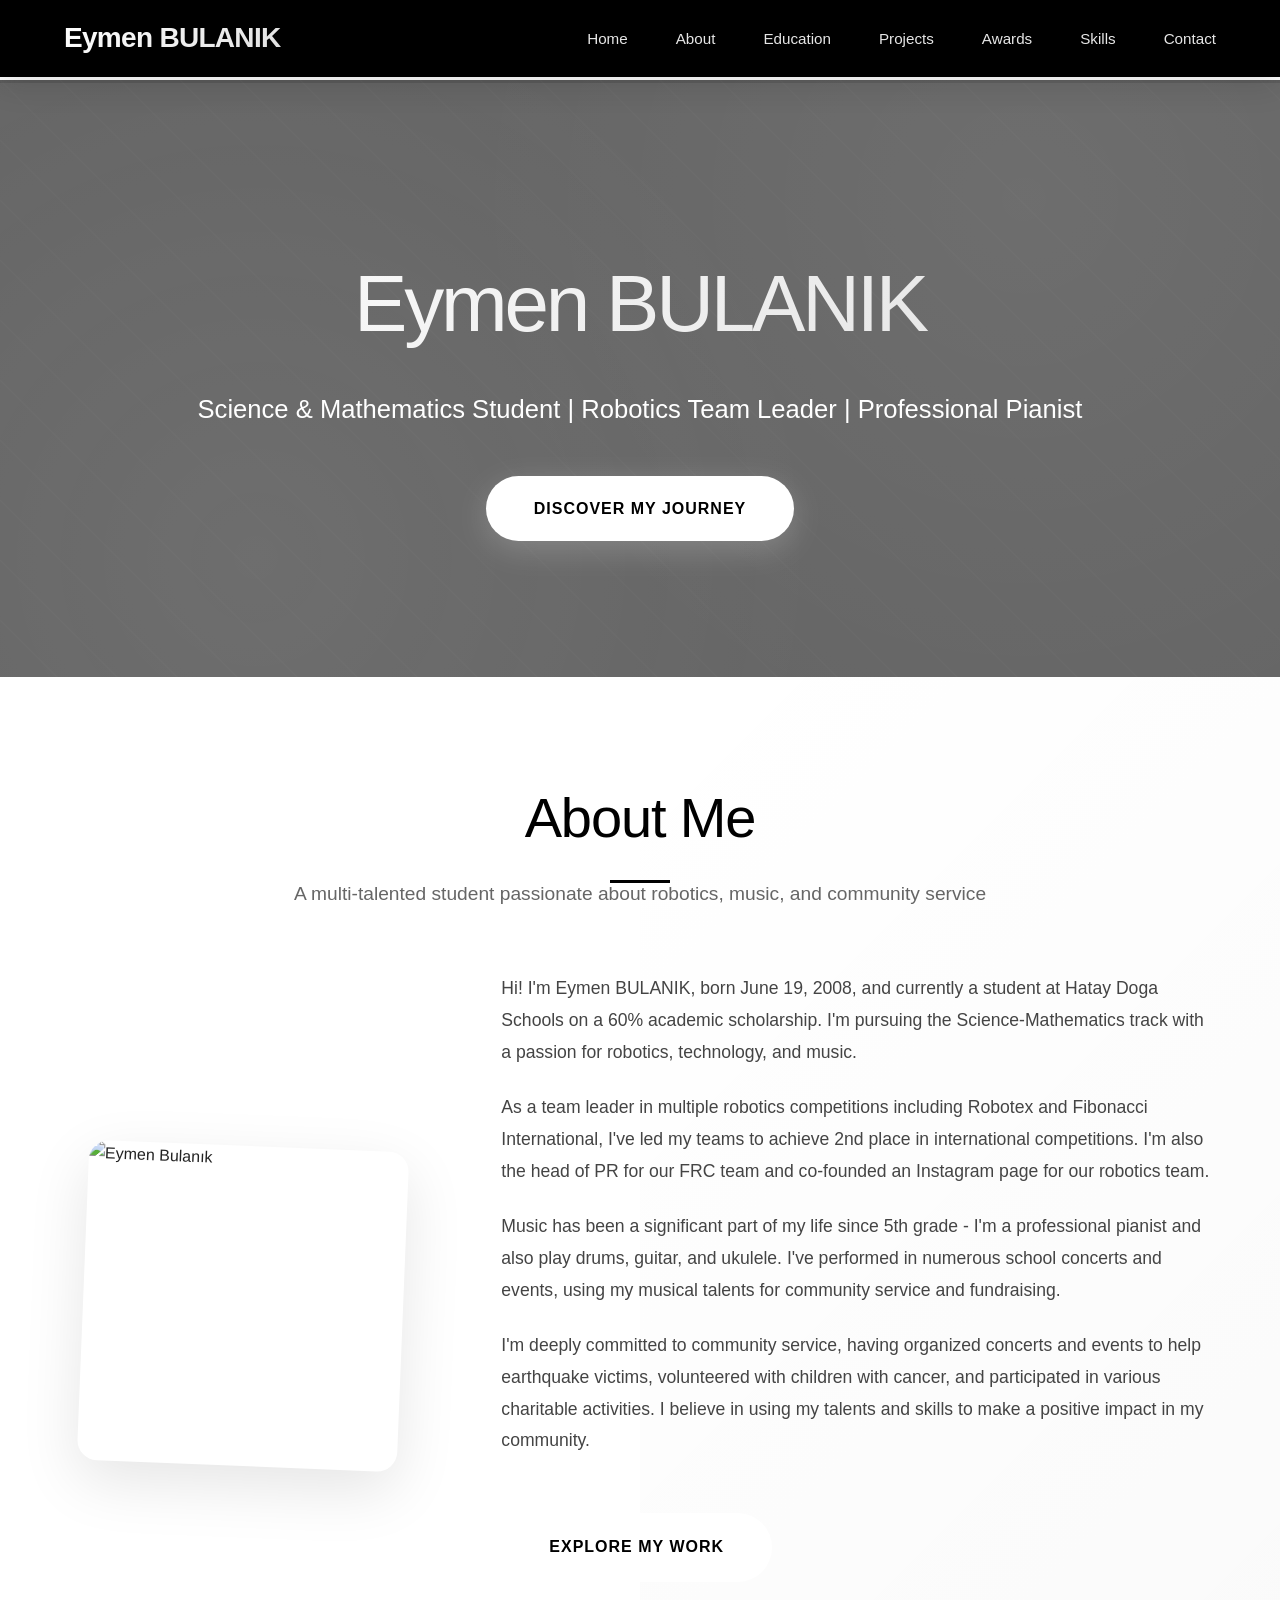
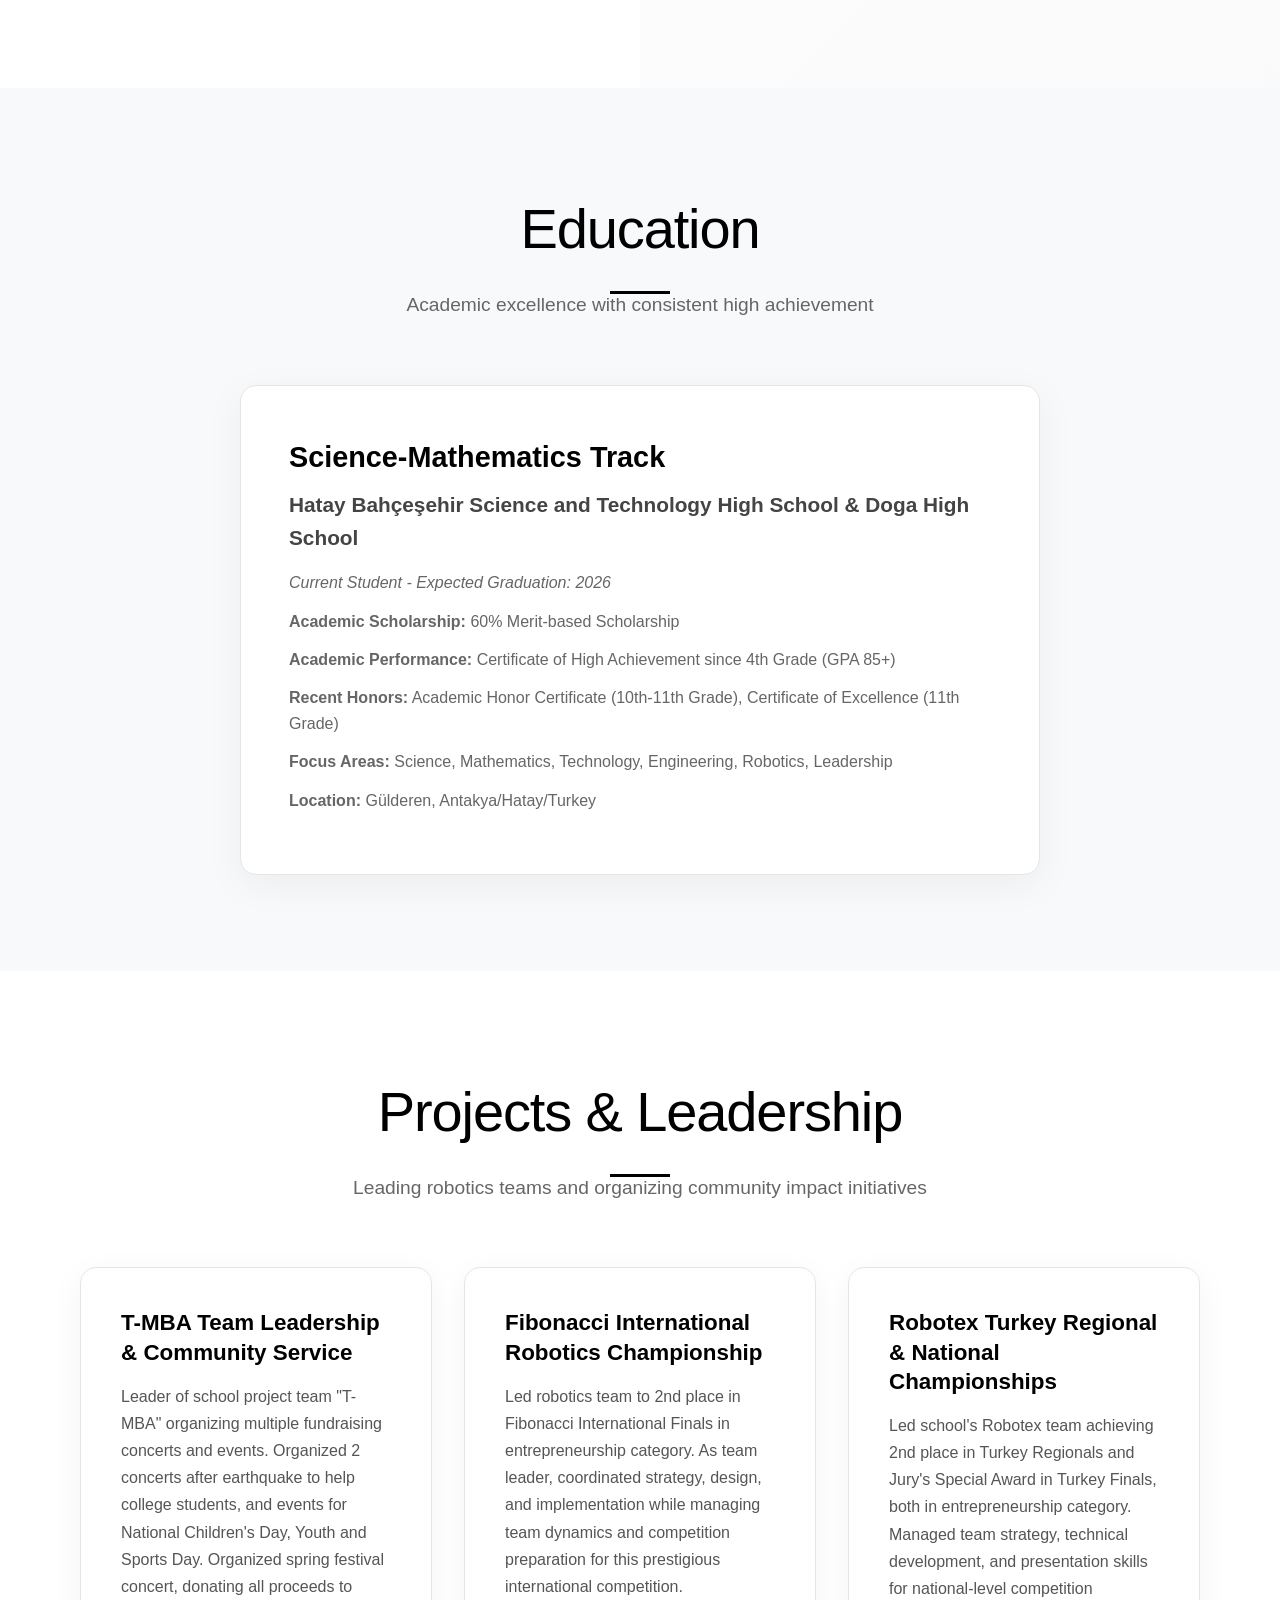
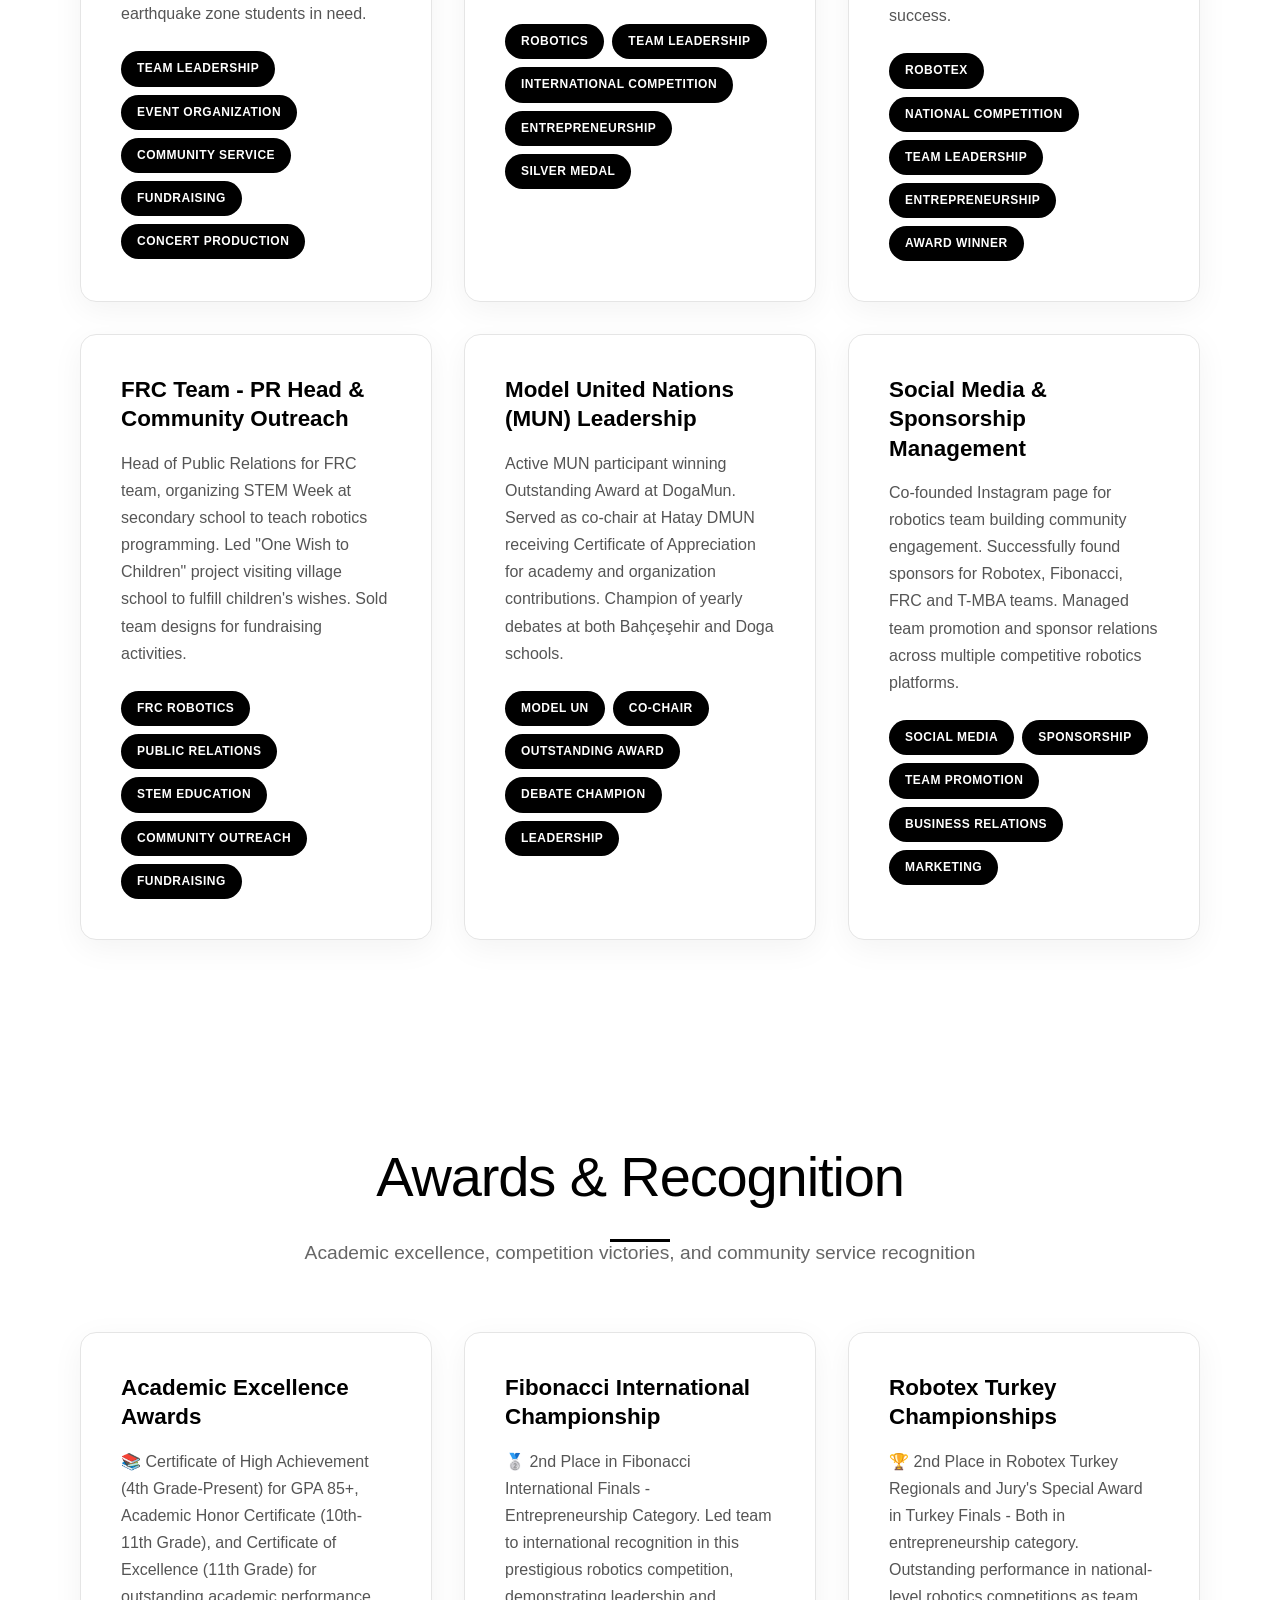
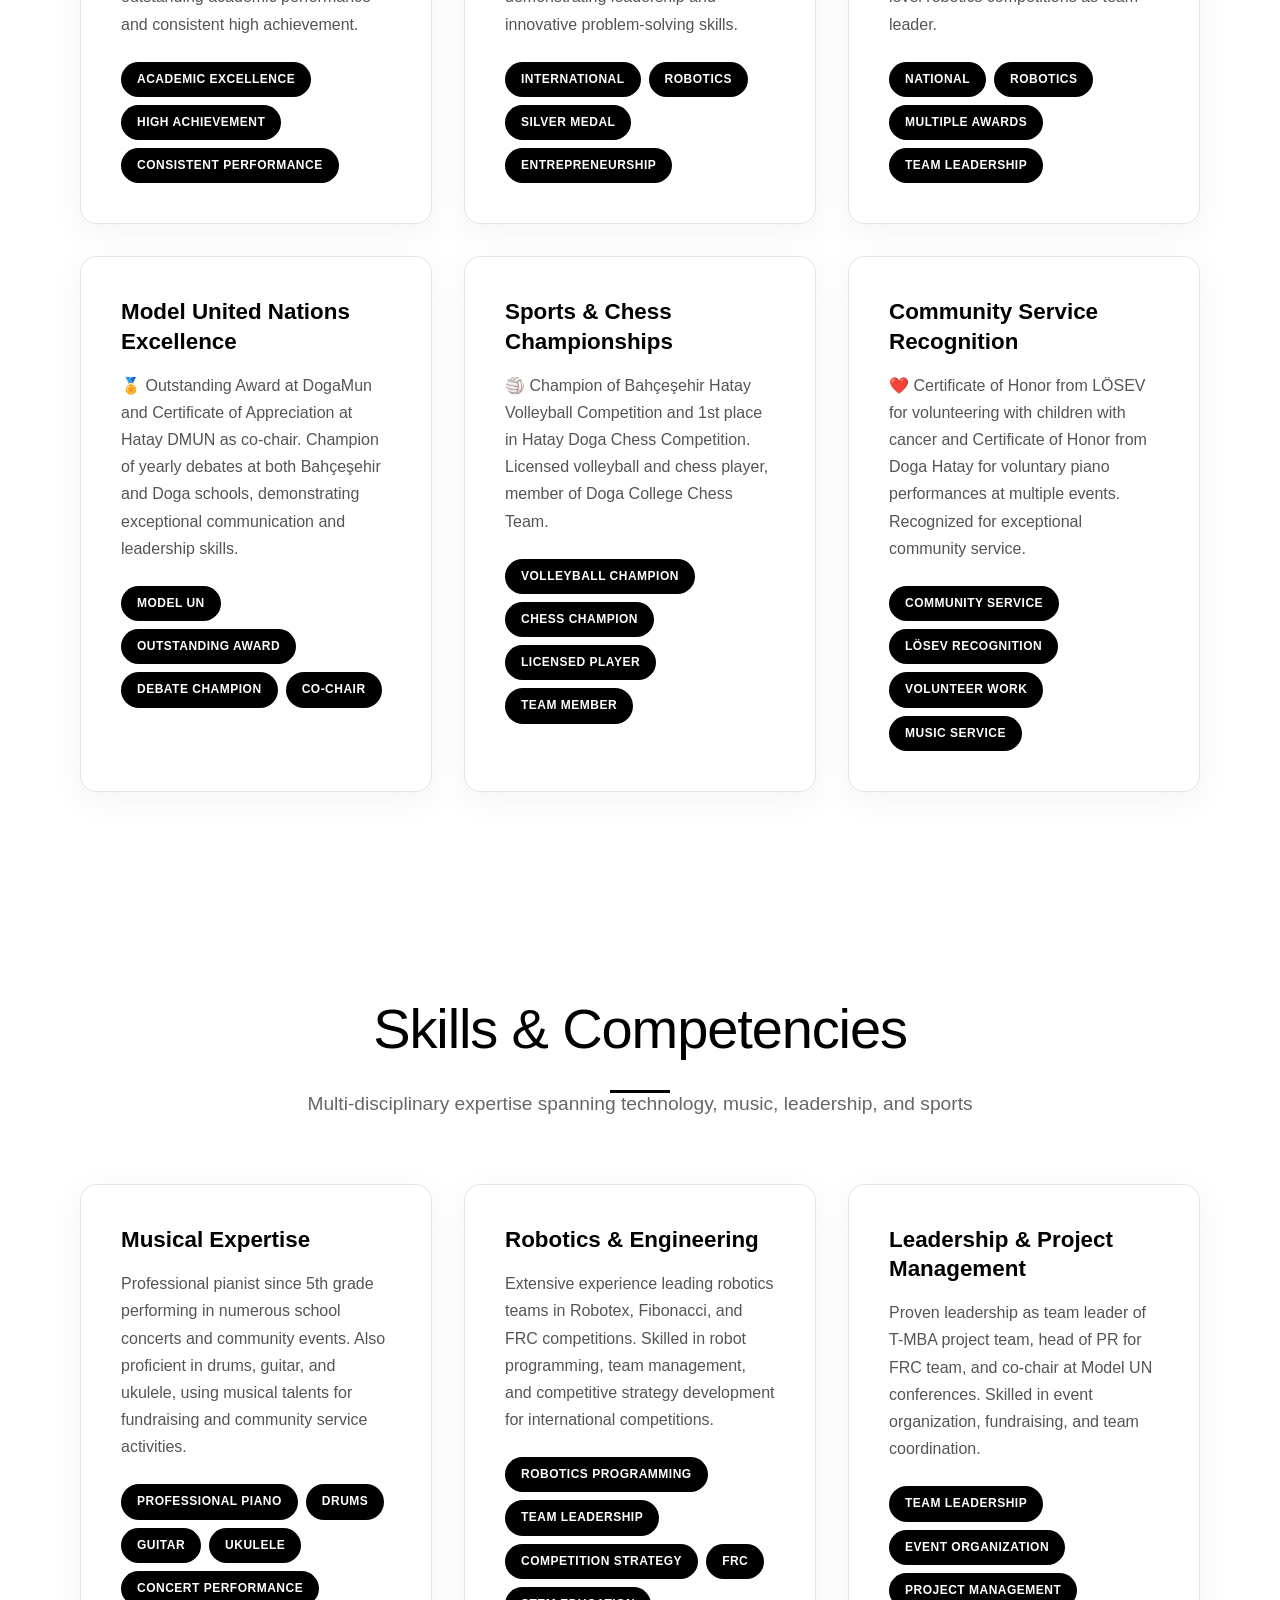
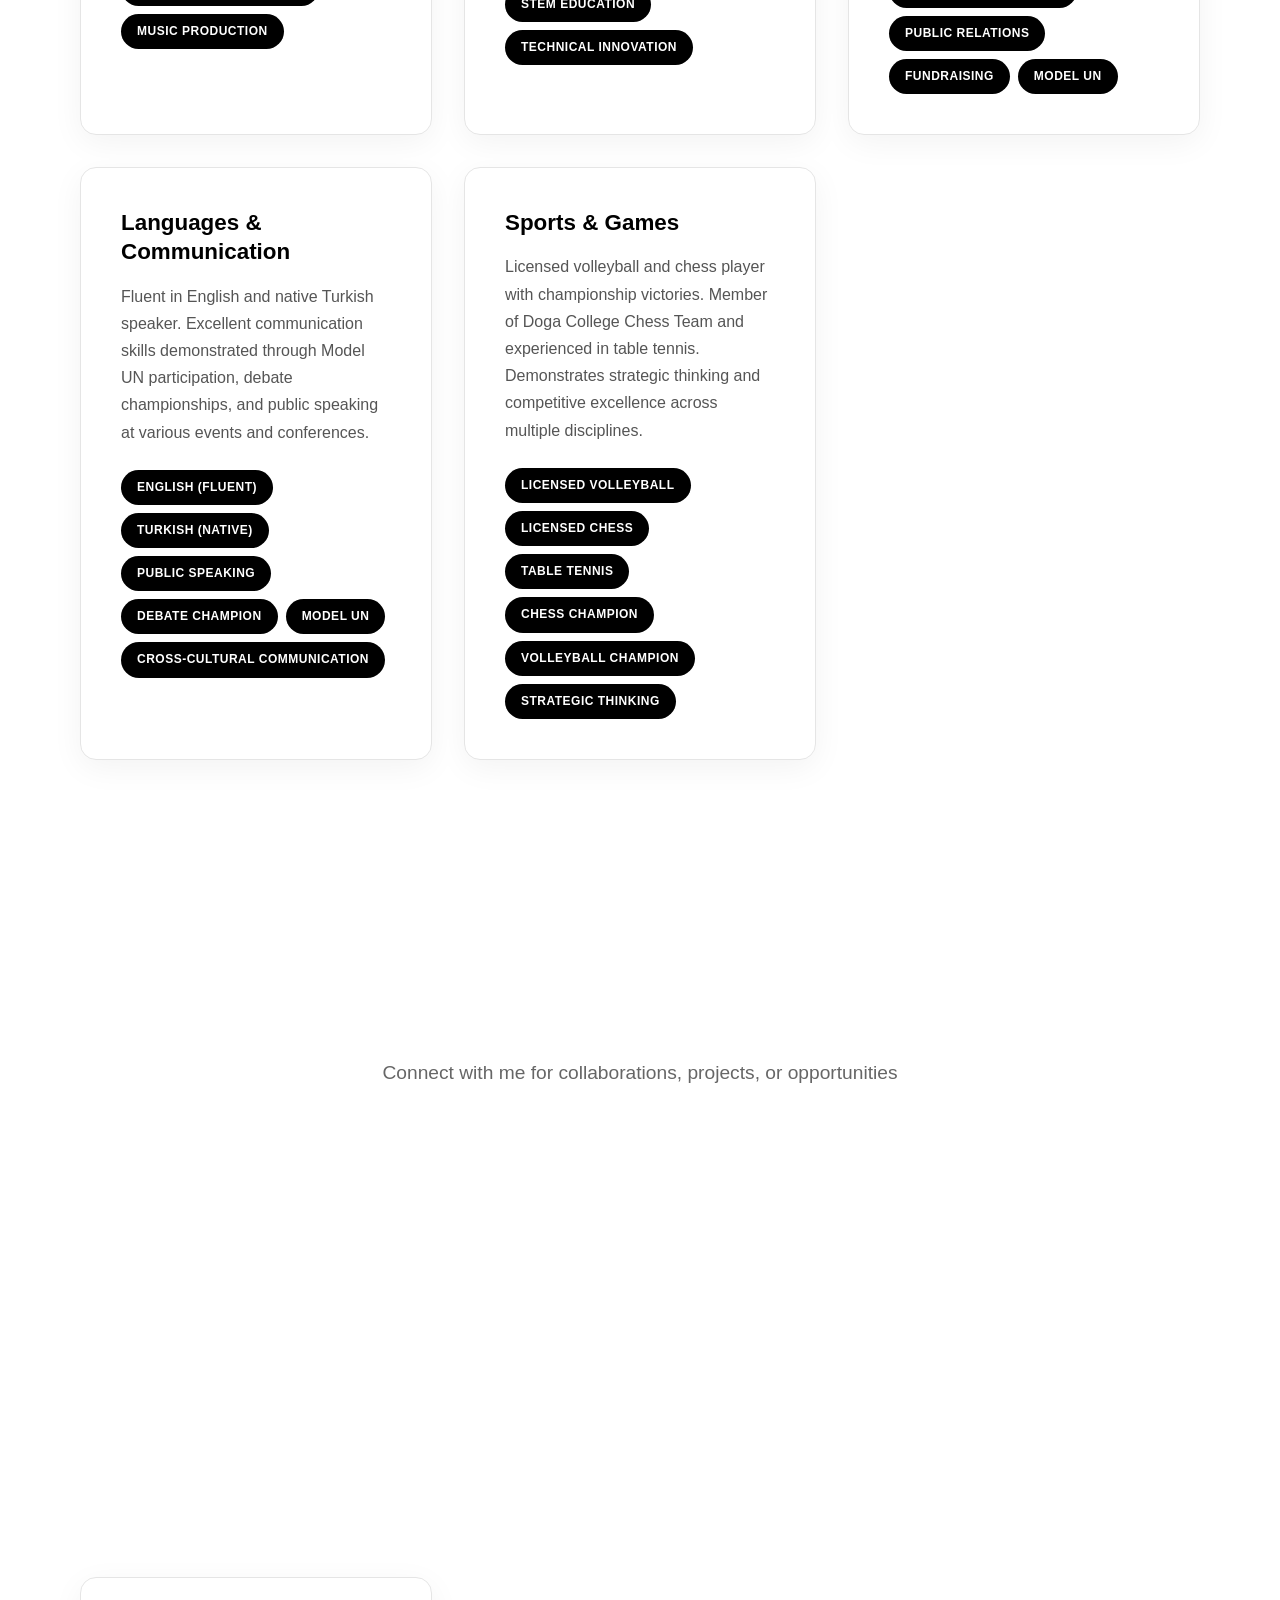
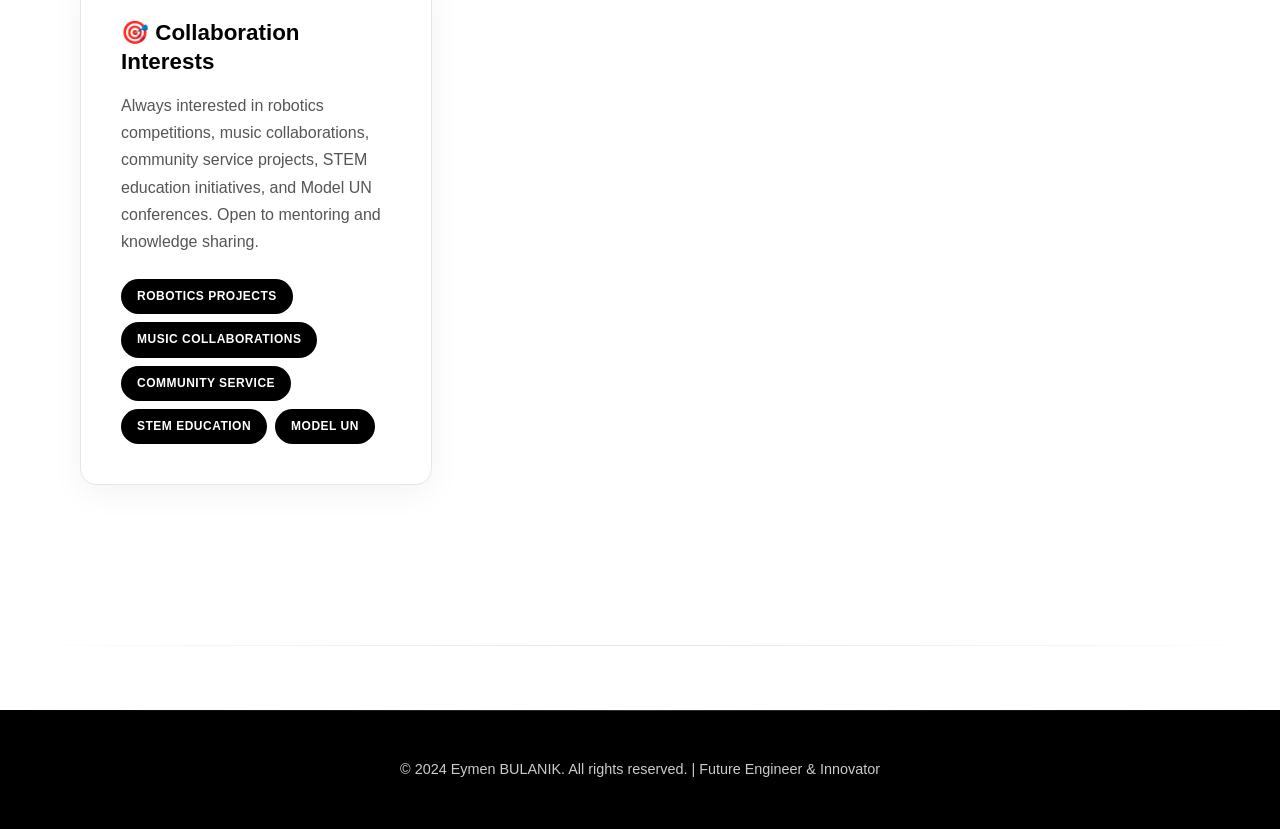
==== commit 7ae99704: "update site" ====
--- a/index.html
+++ b/index.html
@@ -25,7 +25,6 @@
                 <li><a href="#projects">Projects</a></li>
                 <li><a href="#awards">Awards</a></li>
                 <li><a href="#skills">Skills</a></li>
-                <li><a href="#code">Code</a></li>
                 <li><a href="#contact">Contact</a></li>
             </ul>
         </nav>
@@ -325,640 +324,7 @@
             </div>
         </section>
 
-        <!-- Code Section -->
-        <section id="code" class="code">
-            <div class="container">
-                <h2 class="section-title">Website Code</h2>
-                <p class="section-subtitle">Explore the source code of this portfolio website</p>
-                
-                <div class="code-tabs">
-                    <button class="code-tab active" onclick="showCode('html')">HTML</button>
-                    <button class="code-tab" onclick="showCode('css')">CSS</button>
-                    <button class="code-tab" onclick="showCode('js')">JavaScript</button>
-                </div>
-
-                <div id="html-content" class="code-content active">
-                    <div class="code-header">
-                        <span>index.html</span>
-                        <button class="copy-button" onclick="copyCode('html-code')">Copy Code</button>
-                    </div>
-                    <div class="code-block">
-                        <pre id="html-code">&lt;!DOCTYPE html&gt;
-&lt;html lang="en"&gt;
-&lt;head&gt;
-    &lt;meta charset="UTF-8"&gt;
-    &lt;meta name="viewport" content="width=device-width, initial-scale=1.0"&gt;
-    &lt;title&gt;Eymen BULANIK - Portfolio&lt;/title&gt;
-    &lt;link rel="stylesheet" href="style.css"&gt;
-    &lt;link rel="preconnect" href="https://fonts.googleapis.com"&gt;
-    &lt;link rel="preconnect" href="https://fonts.gstatic.com" crossorigin&gt;
-    &lt;meta name="description" content="Eymen BULANIK - Science &amp; Mathematics Student, Robotics Team Leader, and Professional Pianist. Showcasing robotics championships, academic excellence, and community service achievements."&gt;
-    &lt;meta name="keywords" content="Eymen BULANIK, robotics, team leadership, piano, music, Model UN, community service, Fibonacci, Robotex, FRC, portfolio"&gt;
-&lt;/head&gt;
-&lt;body&gt;
-    &lt;div class="scroll-indicator"&gt;
-        &lt;div class="scroll-progress"&gt;&lt;/div&gt;
-    &lt;/div&gt;
-
-    &lt;header&gt;
-        &lt;nav class="container"&gt;
-            &lt;div class="logo"&gt;Eymen BULANIK&lt;/div&gt;
-            &lt;ul class="nav-links"&gt;
-                &lt;li&gt;&lt;a href="#home"&gt;Home&lt;/a&gt;&lt;/li&gt;
-                &lt;li&gt;&lt;a href="#about"&gt;About&lt;/a&gt;&lt;/li&gt;
-                &lt;li&gt;&lt;a href="#education"&gt;Education&lt;/a&gt;&lt;/li&gt;
-                &lt;li&gt;&lt;a href="#projects"&gt;Projects&lt;/a&gt;&lt;/li&gt;
-                &lt;li&gt;&lt;a href="#awards"&gt;Awards&lt;/a&gt;&lt;/li&gt;
-                &lt;li&gt;&lt;a href="#skills"&gt;Skills&lt;/a&gt;&lt;/li&gt;
-                &lt;li&gt;&lt;a href="#code"&gt;Code&lt;/a&gt;&lt;/li&gt;
-                &lt;li&gt;&lt;a href="#contact"&gt;Contact&lt;/a&gt;&lt;/li&gt;
-            &lt;/ul&gt;
-        &lt;/nav&gt;
-    &lt;/header&gt;
-
-    &lt;main&gt;
-        &lt;!-- Hero Section --&gt;
-        &lt;section id="home" class="hero"&gt;
-            &lt;div class="container"&gt;
-                &lt;div class="hero-content"&gt;
-                    &lt;h1&gt;Eymen BULANIK&lt;/h1&gt;
-                    &lt;p class="subtitle"&gt;Science &amp; Mathematics Student | Robotics Team Leader | Professional Pianist&lt;/p&gt;
-                    &lt;a href="#about" class="cta-button"&gt;Discover My Journey&lt;/a&gt;
-                &lt;/div&gt;
-            &lt;/div&gt;
-        &lt;/section&gt;
-
-        &lt;!-- About Section --&gt;
-        &lt;section id="about" class="about"&gt;
-            &lt;div class="container"&gt;
-                &lt;h2 class="section-title"&gt;About Me&lt;/h2&gt;
-                &lt;p class="section-subtitle"&gt;A multi-talented student passionate about robotics, music, and community service&lt;/p&gt;
-                &lt;div class="about-content"&gt;
-                    &lt;div class="profile-img"&gt;EB&lt;/div&gt;
-                    &lt;div class="about-text"&gt;
-                        &lt;p&gt;Hi! I'm Eymen BULANIK, born June 19, 2008, and currently a student at Hatay Bahçeşehir Science and Technology High School on a 60% academic scholarship. I'm pursuing the Science-Mathematics track with a passion for robotics, technology, and music.&lt;/p&gt;
-                        &lt;p&gt;As a team leader in multiple robotics competitions including Robotex and Fibonacci International, I've led my teams to achieve 2nd place in international competitions. I'm also the head of PR for our FRC team and co-founded an Instagram page for our robotics team.&lt;/p&gt;
-                        &lt;p&gt;Music has been a significant part of my life since 5th grade - I'm a professional pianist and also play drums, guitar, and ukulele. I've performed in numerous school concerts and events, using my musical talents for community service and fundraising.&lt;/p&gt;
-                        &lt;p&gt;I'm deeply committed to community service, having organized concerts and events to help earthquake victims, volunteered with children with cancer, and participated in various charitable activities. I believe in using my talents and skills to make a positive impact in my community.&lt;/p&gt;
-                        &lt;a href="#projects" class="cta-button" style="margin-top: 2rem;"&gt;Explore My Work&lt;/a&gt;
-                    &lt;/div&gt;
-                &lt;/div&gt;
-            &lt;/div&gt;
-        &lt;/section&gt;
-
-        &lt;!-- Education Section --&gt;
-        &lt;section id="education" class="education"&gt;
-            &lt;div class="container"&gt;
-                &lt;h2 class="section-title"&gt;Education&lt;/h2&gt;
-                &lt;p class="section-subtitle"&gt;Academic excellence with consistent high achievement&lt;/p&gt;
-                &lt;div class="education-item education-card"&gt;
-                    &lt;h3&gt;Science-Mathematics Track&lt;/h3&gt;
-                    &lt;h4&gt;&lt;strong&gt;Hatay Bahçeşehir Science and Technology High School &amp; Doga High School&lt;/strong&gt;&lt;/h4&gt;
-                    &lt;p&gt;&lt;em&gt;Current Student - Expected Graduation: 2026&lt;/em&gt;&lt;/p&gt;
-                    &lt;p&gt;&lt;strong&gt;Academic Scholarship:&lt;/strong&gt; 60% Merit-based Scholarship&lt;/p&gt;
-                    &lt;p&gt;&lt;strong&gt;Academic Performance:&lt;/strong&gt; Certificate of High Achievement since 4th Grade (GPA 85+)&lt;/p&gt;
-                    &lt;p&gt;&lt;strong&gt;Recent Honors:&lt;/strong&gt; Academic Honor Certificate (10th-11th Grade), Certificate of Excellence (11th Grade)&lt;/p&gt;
-                    &lt;p&gt;&lt;strong&gt;Focus Areas:&lt;/strong&gt; Science, Mathematics, Technology, Engineering, Robotics, Leadership&lt;/p&gt;
-                    &lt;p&gt;&lt;strong&gt;Location:&lt;/strong&gt; Gülderen, Antakya/Hatay/Turkey&lt;/p&gt;
-                &lt;/div&gt;
-            &lt;/div&gt;
-        &lt;/section&gt;
-
-        &lt;!-- Projects Section --&gt;
-        &lt;section id="projects"&gt;
-            &lt;div class="container"&gt;
-                &lt;h2 class="section-title"&gt;Projects &amp; Leadership&lt;/h2&gt;
-                &lt;p class="section-subtitle"&gt;Leading robotics teams and organizing community impact initiatives&lt;/p&gt;
-                
-                &lt;div class="card-container"&gt;
-                    &lt;div class="card"&gt;
-                        &lt;h3&gt;T-MBA Team Leadership &amp; Community Service&lt;/h3&gt;
-                        &lt;p&gt;Leader of school project team "T-MBA" organizing multiple fundraising concerts and events. Organized 2 concerts after earthquake to help college students, and events for National Children's Day, Youth and Sports Day. Organized spring festival concert, donating all proceeds to earthquake zone students in need.&lt;/p&gt;
-                        &lt;div class="tags"&gt;
-                            &lt;span&gt;Team Leadership&lt;/span&gt;
-                            &lt;span&gt;Event Organization&lt;/span&gt;
-                            &lt;span&gt;Community Service&lt;/span&gt;
-                            &lt;span&gt;Fundraising&lt;/span&gt;
-                            &lt;span&gt;Concert Production&lt;/span&gt;
-                        &lt;/div&gt;
-                    &lt;/div&gt;
-
-                    &lt;div class="card"&gt;
-                        &lt;h3&gt;Fibonacci International Robotics Championship&lt;/h3&gt;
-                        &lt;p&gt;Led robotics team to 2nd place in Fibonacci International Finals in entrepreneurship category. As team leader, coordinated strategy, design, and implementation while managing team dynamics and competition preparation for this prestigious international competition.&lt;/p&gt;
-                        &lt;div class="tags"&gt;
-                            &lt;span&gt;Robotics&lt;/span&gt;
-                            &lt;span&gt;Team Leadership&lt;/span&gt;
-                            &lt;span&gt;International Competition&lt;/span&gt;
-                            &lt;span&gt;Entrepreneurship&lt;/span&gt;
-                            &lt;span&gt;Silver Medal&lt;/span&gt;
-                        &lt;/div&gt;
-                    &lt;/div&gt;
-
-                    &lt;div class="card"&gt;
-                        &lt;h3&gt;Robotex Turkey Regional &amp; National Championships&lt;/h3&gt;
-                        &lt;p&gt;Led school's Robotex team achieving 2nd place in Turkey Regionals and Jury's Special Award in Turkey Finals, both in entrepreneurship category. Managed team strategy, technical development, and presentation skills for national-level competition success.&lt;/p&gt;
-                        &lt;div class="tags"&gt;
-                            &lt;span&gt;Robotex&lt;/span&gt;
-                            &lt;span&gt;National Competition&lt;/span&gt;
-                            &lt;span&gt;Team Leadership&lt;/span&gt;
-                            &lt;span&gt;Entrepreneurship&lt;/span&gt;
-                            &lt;span&gt;Award Winner&lt;/span&gt;
-                        &lt;/div&gt;
-                    &lt;/div&gt;
-
-                    &lt;div class="card"&gt;
-                        &lt;h3&gt;FRC Team - PR Head &amp; Community Outreach&lt;/h3&gt;
-                        &lt;p&gt;Head of Public Relations for FRC team, organizing STEM Week at secondary school to teach robotics programming. Led "One Wish to Children" project visiting village school to fulfill children's wishes. Sold team designs for fundraising activities.&lt;/p&gt;
-                        &lt;div class="tags"&gt;
-                            &lt;span&gt;FRC Robotics&lt;/span&gt;
-                            &lt;span&gt;Public Relations&lt;/span&gt;
-                            &lt;span&gt;STEM Education&lt;/span&gt;
-                            &lt;span&gt;Community Outreach&lt;/span&gt;
-                            &lt;span&gt;Fundraising&lt;/span&gt;
-                        &lt;/div&gt;
-                    &lt;/div&gt;
-
-                    &lt;div class="card"&gt;
-                        &lt;h3&gt;Model United Nations (MUN) Leadership&lt;/h3&gt;
-                        &lt;p&gt;Active MUN participant winning Outstanding Award at DogaMun. Served as co-chair at Hatay DMUN receiving Certificate of Appreciation for academy and organization contributions. Champion of yearly debates at both Bahçeşehir and Doga schools.&lt;/p&gt;
-                        &lt;div class="tags"&gt;
-                            &lt;span&gt;Model UN&lt;/span&gt;
-                            &lt;span&gt;Co-chair&lt;/span&gt;
-                            &lt;span&gt;Outstanding Award&lt;/span&gt;
-                            &lt;span&gt;Debate Champion&lt;/span&gt;
-                            &lt;span&gt;Leadership&lt;/span&gt;
-                        &lt;/div&gt;
-                    &lt;/div&gt;
-
-                    &lt;div class="card"&gt;
-                        &lt;h3&gt;Social Media &amp; Sponsorship Management&lt;/h3&gt;
-                        &lt;p&gt;Co-founded Instagram page for robotics team building community engagement. Successfully found sponsors for Robotex, Fibonacci, FRC and T-MBA teams. Managed team promotion and sponsor relations across multiple competitive robotics platforms.&lt;/p&gt;
-                        &lt;div class="tags"&gt;
-                            &lt;span&gt;Social Media&lt;/span&gt;
-                            &lt;span&gt;Sponsorship&lt;/span&gt;
-                            &lt;span&gt;Team Promotion&lt;/span&gt;
-                            &lt;span&gt;Business Relations&lt;/span&gt;
-                            &lt;span&gt;Marketing&lt;/span&gt;
-                        &lt;/div&gt;
-                    &lt;/div&gt;
-                &lt;/div&gt;
-            &lt;/div&gt;
-        &lt;/section&gt;
-
-        &lt;!-- Awards Section --&gt;
-        &lt;section id="awards" class="awards"&gt;
-            &lt;div class="container"&gt;
-                &lt;h2 class="section-title"&gt;Awards &amp; Recognition&lt;/h2&gt;
-                &lt;p class="section-subtitle"&gt;Academic excellence, competition victories, and community service recognition&lt;/p&gt;
-                &lt;div class="card-container"&gt;
-                    &lt;div class="card"&gt;
-                        &lt;h3&gt;Academic Excellence Awards&lt;/h3&gt;
-                        &lt;p&gt;📚 Certificate of High Achievement (4th Grade-Present) for GPA 85+, Academic Honor Certificate (10th-11th Grade), and Certificate of Excellence (11th Grade) for outstanding academic performance and consistent high achievement.&lt;/p&gt;
-                        &lt;div class="tags"&gt;
-                            &lt;span&gt;Academic Excellence&lt;/span&gt;
-                            &lt;span&gt;High Achievement&lt;/span&gt;
-                            &lt;span&gt;Consistent Performance&lt;/span&gt;
-                        &lt;/div&gt;
-                    &lt;/div&gt;
-
-                    &lt;div class="card"&gt;
-                        &lt;h3&gt;Fibonacci International Championship&lt;/h3&gt;
-                        &lt;p&gt;🥈 2nd Place in Fibonacci International Finals - Entrepreneurship Category. Led team to international recognition in this prestigious robotics competition, demonstrating leadership and innovative problem-solving skills.&lt;/p&gt;
-                        &lt;div class="tags"&gt;
-                            &lt;span&gt;International&lt;/span&gt;
-                            &lt;span&gt;Robotics&lt;/span&gt;
-                            &lt;span&gt;Silver Medal&lt;/span&gt;
-                            &lt;span&gt;Entrepreneurship&lt;/span&gt;
-                        &lt;/div&gt;
-                    &lt;/div&gt;
-
-                    &lt;div class="card"&gt;
-                        &lt;h3&gt;Robotex Turkey Championships&lt;/h3&gt;
-                        &lt;p&gt;🏆 2nd Place in Robotex Turkey Regionals and Jury's Special Award in Turkey Finals - Both in entrepreneurship category. Outstanding performance in national-level robotics competitions as team leader.&lt;/p&gt;
-                        &lt;div class="tags"&gt;
-                            &lt;span&gt;National&lt;/span&gt;
-                            &lt;span&gt;Robotics&lt;/span&gt;
-                            &lt;span&gt;Multiple Awards&lt;/span&gt;
-                            &lt;span&gt;Team Leadership&lt;/span&gt;
-                        &lt;/div&gt;
-                    &lt;/div&gt;
-
-                    &lt;div class="card"&gt;
-                        &lt;h3&gt;Model United Nations Excellence&lt;/h3&gt;
-                        &lt;p&gt;🏅 Outstanding Award at DogaMun and Certificate of Appreciation at Hatay DMUN as co-chair. Champion of yearly debates at both Bahçeşehir and Doga schools, demonstrating exceptional communication and leadership skills.&lt;/p&gt;
-                        &lt;div class="tags"&gt;
-                            &lt;span&gt;Model UN&lt;/span&gt;
-                            &lt;span&gt;Outstanding Award&lt;/span&gt;
-                            &lt;span&gt;Debate Champion&lt;/span&gt;
-                            &lt;span&gt;Co-chair&lt;/span&gt;
-                        &lt;/div&gt;
-                    &lt;/div&gt;
-
-                    &lt;div class="card"&gt;
-                        &lt;h3&gt;Sports &amp; Chess Championships&lt;/h3&gt;
-                        &lt;p&gt;🏐 Champion of Bahçeşehir Hatay Volleyball Competition and 1st place in Hatay Doga Chess Competition. Licensed volleyball and chess player, member of Doga College Chess Team.&lt;/p&gt;
-                        &lt;div class="tags"&gt;
-                            &lt;span&gt;Volleyball Champion&lt;/span&gt;
-                            &lt;span&gt;Chess Champion&lt;/span&gt;
-                            &lt;span&gt;Licensed Player&lt;/span&gt;
-                            &lt;span&gt;Team Member&lt;/span&gt;
-                        &lt;/div&gt;
-                    &lt;/div&gt;
-
-                    &lt;div class="card"&gt;
-                        &lt;h3&gt;Community Service Recognition&lt;/h3&gt;
-                        &lt;p&gt;❤️ Certificate of Honor from LÖSEV for volunteering with children with cancer and Certificate of Honor from Doga Hatay for voluntary piano performances at multiple events. Recognized for exceptional community service.&lt;/p&gt;
-                        &lt;div class="tags"&gt;
-                            &lt;span&gt;Community Service&lt;/span&gt;
-                            &lt;span&gt;LÖSEV Recognition&lt;/span&gt;
-                            &lt;span&gt;Volunteer Work&lt;/span&gt;
-                            &lt;span&gt;Music Service&lt;/span&gt;
-                        &lt;/div&gt;
-                    &lt;/div&gt;
-                &lt;/div&gt;
-            &lt;/div&gt;
-        &lt;/section&gt;
-
-        &lt;!-- Skills Section --&gt;
-        &lt;section id="skills" class="skills"&gt;
-            &lt;div class="container"&gt;
-                &lt;h2 class="section-title"&gt;Skills &amp; Competencies&lt;/h2&gt;
-                &lt;p class="section-subtitle"&gt;Multi-disciplinary expertise spanning technology, music, leadership, and sports&lt;/p&gt;
-                &lt;div class="card-container"&gt;
-                    &lt;div class="card"&gt;
-                        &lt;h3&gt;Musical Expertise&lt;/h3&gt;
-                        &lt;p&gt;Professional pianist since 5th grade performing in numerous school concerts and community events. Also proficient in drums, guitar, and ukulele, using musical talents for fundraising and community service activities.&lt;/p&gt;
-                        &lt;div class="tags"&gt;
-                            &lt;span&gt;Professional Piano&lt;/span&gt;
-                            &lt;span&gt;Drums&lt;/span&gt;
-                            &lt;span&gt;Guitar&lt;/span&gt;
-                            &lt;span&gt;Ukulele&lt;/span&gt;
-                            &lt;span&gt;Concert Performance&lt;/span&gt;
-                            &lt;span&gt;Music Production&lt;/span&gt;
-                        &lt;/div&gt;
-                    &lt;/div&gt;
-
-                    &lt;div class="card"&gt;
-                        &lt;h3&gt;Robotics &amp; Engineering&lt;/h3&gt;
-                        &lt;p&gt;Extensive experience leading robotics teams in Robotex, Fibonacci, and FRC competitions. Skilled in robot programming, team management, and competitive strategy development for international competitions.&lt;/p&gt;
-                        &lt;div class="tags"&gt;
-                            &lt;span&gt;Robotics Programming&lt;/span&gt;
-                            &lt;span&gt;Team Leadership&lt;/span&gt;
-                            &lt;span&gt;Competition Strategy&lt;/span&gt;
-                            &lt;span&gt;FRC&lt;/span&gt;
-                            &lt;span&gt;STEM Education&lt;/span&gt;
-                            &lt;span&gt;Technical Innovation&lt;/span&gt;
-                        &lt;/div&gt;
-                    &lt;/div&gt;
-
-                    &lt;div class="card"&gt;
-                        &lt;h3&gt;Leadership &amp; Project Management&lt;/h3&gt;
-                        &lt;p&gt;Proven leadership as team leader of T-MBA project team, head of PR for FRC team, and co-chair at Model UN conferences. Skilled in event organization, fundraising, and team coordination.&lt;/p&gt;
-                        &lt;div class="tags"&gt;
-                            &lt;span&gt;Team Leadership&lt;/span&gt;
-                            &lt;span&gt;Event Organization&lt;/span&gt;
-                            &lt;span&gt;Project Management&lt;/span&gt;
-                            &lt;span&gt;Public Relations&lt;/span&gt;
-                            &lt;span&gt;Fundraising&lt;/span&gt;
-                            &lt;span&gt;Model UN&lt;/span&gt;
-                        &lt;/div&gt;
-                    &lt;/div&gt;
-
-                    &lt;div class="card"&gt;
-                        &lt;h3&gt;Languages &amp; Communication&lt;/h3&gt;
-                        &lt;p&gt;Fluent in English and native Turkish speaker. Excellent communication skills demonstrated through Model UN participation, debate championships, and public speaking at various events and conferences.&lt;/p&gt;
-                        &lt;div class="tags"&gt;
-                            &lt;span&gt;English (Fluent)&lt;/span&gt;
-                            &lt;span&gt;Turkish (Native)&lt;/span&gt;
-                            &lt;span&gt;Public Speaking&lt;/span&gt;
-                            &lt;span&gt;Debate Champion&lt;/span&gt;
-                            &lt;span&gt;Model UN&lt;/span&gt;
-                            &lt;span&gt;Cross-cultural Communication&lt;/span&gt;
-                        &lt;/div&gt;
-                    &lt;/div&gt;
-
-                    &lt;div class="card"&gt;
-                        &lt;h3&gt;Sports &amp; Games&lt;/h3&gt;
-                        &lt;p&gt;Licensed volleyball and chess player with championship victories. Member of Doga College Chess Team and experienced in table tennis. Demonstrates strategic thinking and competitive excellence across multiple disciplines.&lt;/p&gt;
-                        &lt;div class="tags"&gt;
-                            &lt;span&gt;Licensed Volleyball&lt;/span&gt;
-                            &lt;span&gt;Licensed Chess&lt;/span&gt;
-                            &lt;span&gt;Table Tennis&lt;/span&gt;
-                            &lt;span&gt;Chess Champion&lt;/span&gt;
-                            &lt;span&gt;Volleyball Champion&lt;/span&gt;
-                            &lt;span&gt;Strategic Thinking&lt;/span&gt;
-                        &lt;/div&gt;
-                    &lt;/div&gt;
-
-                    &lt;div class="card"&gt;
-                        &lt;h3&gt;Special Interests &amp; Hobbies&lt;/h3&gt;
-                        &lt;p&gt;Passionate about mechanics with interest in car design and engineering. Astronomy enthusiast who built own telescope at age 12. Interested in mythology from various cultures including Scandinavian, Greek, Turkish, and Japanese.&lt;/p&gt;
-                        &lt;div class="tags"&gt;
-                            &lt;span&gt;Mechanical Engineering&lt;/span&gt;
-                            &lt;span&gt;Car Design&lt;/span&gt;
-                            &lt;span&gt;Astronomy&lt;/span&gt;
-                            &lt;span&gt;Telescope Building&lt;/span&gt;
-                            &lt;span&gt;Mythology&lt;/span&gt;
-                            &lt;span&gt;Cultural Studies&lt;/span&gt;
-                        &lt;/div&gt;
-                    &lt;/div&gt;
-                &lt;/div&gt;
-            &lt;/div&gt;
-        &lt;/section&gt;
-
-        &lt;!-- Code Section --&gt;
-        &lt;section id="code" class="code"&gt;
-            &lt;div class="container"&gt;
-                &lt;h2 class="section-title"&gt;Website Code&lt;/h2&gt;
-                &lt;p class="section-subtitle"&gt;Explore the source code of this portfolio website&lt;/p&gt;
-                
-                &lt;div class="code-tabs"&gt;
-                    &lt;button class="code-tab active" onclick="showCode('html')"&gt;HTML&lt;/button&gt;
-                    &lt;button class="code-tab" onclick="showCode('css')"&gt;CSS&lt;/button&gt;
-                    &lt;button class="code-tab" onclick="showCode('js')"&gt;JavaScript&lt;/button&gt;
-                &lt;/div&gt;
-
-                &lt;div id="html-content" class="code-content active"&gt;
-                    &lt;div class="code-header"&gt;
-                        &lt;span&gt;index.html&lt;/span&gt;
-                        &lt;button class="copy-button" onclick="copyCode('html-code')"&gt;Copy Code&lt;/button&gt;
-                    &lt;/div&gt;
-                    &lt;div class="code-block"&gt;
-                        &lt;pre id="html-code"&gt;[COMPLETE HTML CODE CONTENT]&lt;/pre&gt;
-                    &lt;/div&gt;
-                &lt;/div&gt;
-
-                &lt;div id="css-content" class="code-content"&gt;
-                    &lt;div class="code-header"&gt;
-                        &lt;span&gt;style.css&lt;/span&gt;
-                        &lt;button class="copy-button" onclick="copyCode('css-code')"&gt;Copy Code&lt;/button&gt;
-                    &lt;/div&gt;
-                    &lt;div class="code-block"&gt;
-                        &lt;pre id="css-code"&gt;[COMPLETE CSS CODE CONTENT]&lt;/pre&gt;
-                    &lt;/div&gt;
-                &lt;/div&gt;
-
-                &lt;div id="js-content" class="code-content"&gt;
-                    &lt;div class="code-header"&gt;
-                        &lt;span&gt;script.js&lt;/span&gt;
-                        &lt;button class="copy-button" onclick="copyCode('js-code')"&gt;Copy Code&lt;/button&gt;
-                    &lt;/div&gt;
-                    &lt;div class="code-block"&gt;
-                        &lt;pre id="js-code"&gt;[COMPLETE JAVASCRIPT CODE CONTENT]&lt;/pre&gt;
-                    &lt;/div&gt;
-                &lt;/div&gt;
-
-                &lt;div style="text-align: center; margin-top: 3rem;"&gt;
-                    &lt;button id="downloadYouwareBtn" class="download-btn"&gt;
-                        📁 Download YOUWARE.md
-                    &lt;/button&gt;
-                &lt;/div&gt;
-            &lt;/div&gt;
-        &lt;/section&gt;
-
-        &lt;!-- Contact Section --&gt;
-        &lt;section id="contact" class="contact"&gt;
-            &lt;div class="container"&gt;
-                &lt;h2 class="section-title"&gt;Get In Touch&lt;/h2&gt;
-                &lt;p class="section-subtitle"&gt;Connect with me for collaborations, projects, or opportunities&lt;/p&gt;
-                &lt;div class="card-container"&gt;
-                    &lt;div class="card"&gt;
-                        &lt;h3&gt;📧 Email&lt;/h3&gt;
-                        &lt;p&gt;For academic collaborations, robotics projects, music performances, or any professional opportunities, feel free to reach out via email.&lt;/p&gt;
-                        &lt;div class="tags"&gt;
-                            &lt;span&gt;eymen983@icloud.com&lt;/span&gt;
-                        &lt;/div&gt;
-                    &lt;/div&gt;
-
-                    &lt;div class="card"&gt;
-                        &lt;h3&gt;📱 Phone&lt;/h3&gt;
-                        &lt;p&gt;For urgent inquiries, team collaborations, or event bookings, you can contact me directly via mobile phone.&lt;/p&gt;
-                        &lt;div class="tags"&gt;
-                            &lt;span&gt;+905305826303&lt;/span&gt;
-                        &lt;/div&gt;
-                    &lt;/div&gt;
-
-                    &lt;div class="card"&gt;
-                        &lt;h3&gt;🌍 Location&lt;/h3&gt;
-                        &lt;p&gt;Based in Gülderen, Antakya/Hatay/Turkey. Currently studying at Hatay Bahçeşehir Science and Technology High School. Available for local collaborations and remote projects.&lt;/p&gt;
-                        &lt;div class="tags"&gt;
-                            &lt;span&gt;Antakya, Hatay&lt;/span&gt;
-                            &lt;span&gt;Turkey&lt;/span&gt;
-                            &lt;span&gt;Available for Collaboration&lt;/span&gt;
-                        &lt;/div&gt;
-                    &lt;/div&gt;
-
-                    &lt;div class="card"&gt;
-                        &lt;h3&gt;🎯 Collaboration Interests&lt;/h3&gt;
-                        &lt;p&gt;Always interested in robotics competitions, music collaborations, community service projects, STEM education initiatives, and Model UN conferences. Open to mentoring and knowledge sharing.&lt;/p&gt;
-                        &lt;div class="tags"&gt;
-                            &lt;span&gt;Robotics Projects&lt;/span&gt;
-                            &lt;span&gt;Music Collaborations&lt;/span&gt;
-                            &lt;span&gt;Community Service&lt;/span&gt;
-                            &lt;span&gt;STEM Education&lt;/span&gt;
-                            &lt;span&gt;Model UN&lt;/span&gt;
-                        &lt;/div&gt;
-                    &lt;/div&gt;
-                &lt;/div&gt;
-            &lt;/div&gt;
-        &lt;/section&gt;
-    &lt;/main&gt;
-
-    &lt;!-- Project Detail Modal --&gt;
-    &lt;div id="projectModal" class="modal-overlay"&gt;
-        &lt;div class="modal-content"&gt;
-            &lt;div class="modal-header"&gt;
-                &lt;h2 id="modalTitle"&gt;Project Details&lt;/h2&gt;
-                &lt;button class="modal-close" onclick="closeProjectModal()"&gt;&amp;times;&lt;/button&gt;
-            &lt;/div&gt;
-            &lt;div class="modal-body"&gt;
-                &lt;div class="project-hero"&gt;
-                    &lt;div class="project-hero-content"&gt;
-                        &lt;h1 id="projectMainTitle"&gt;Project Title&lt;/h1&gt;
-                        &lt;p id="projectSubtitle" class="project-subtitle"&gt;Project Category • Timeline&lt;/p&gt;
-                        &lt;div id="projectDescription" class="project-description"&gt;
-                            &lt;p&gt;Detailed project description will appear here. This section showcases the goals, challenges overcome, and key outcomes of the project. Future content will include comprehensive project documentation, process insights, and results achieved.&lt;/p&gt;
-                        &lt;/div&gt;
-                    &lt;/div&gt;
-                &lt;/div&gt;
-
-                &lt;div class="project-content"&gt;
-                    &lt;section class="project-section"&gt;
-                        &lt;h3&gt;Project Gallery&lt;/h3&gt;
-                        &lt;div id="projectImages" class="project-gallery"&gt;
-                            &lt;div class="gallery-placeholder"&gt;
-                                &lt;span&gt;📸&lt;/span&gt;
-                                &lt;p&gt;Project images will be displayed here&lt;/p&gt;
-                            &lt;/div&gt;
-                        &lt;/div&gt;
-                    &lt;/section&gt;
-
-                    &lt;section class="project-section"&gt;
-                        &lt;h3&gt;Video Demonstrations&lt;/h3&gt;
-                        &lt;div id="projectVideos" class="project-videos"&gt;
-                            &lt;div class="video-placeholder"&gt;
-                                &lt;span&gt;🎥&lt;/span&gt;
-                                &lt;p&gt;Project videos and demos will be displayed here&lt;/p&gt;
-                            &lt;/div&gt;
-                        &lt;/div&gt;
-                    &lt;/section&gt;
-
-                    &lt;section class="project-section"&gt;
-                        &lt;h3&gt;Technologies &amp; Skills&lt;/h3&gt;
-                        &lt;div id="projectSkills" class="project-skills"&gt;
-                            &lt;div class="skill-tag"&gt;JavaScript&lt;/div&gt;
-                            &lt;div class="skill-tag"&gt;HTML5&lt;/div&gt;
-                            &lt;div class="skill-tag"&gt;CSS3&lt;/div&gt;
-                            &lt;div class="skill-tag"&gt;Responsive Design&lt;/div&gt;
-                        &lt;/div&gt;
-                    &lt;/section&gt;
-
-                    &lt;section class="project-section"&gt;
-                        &lt;h3&gt;Achievements &amp; Recognition&lt;/h3&gt;
-                        &lt;div id="projectAchievements" class="project-achievements"&gt;
-                            &lt;div class="achievement-card"&gt;
-                                &lt;h4&gt;Achievement Title&lt;/h4&gt;
-                                &lt;p&gt;Awards, recognition, and notable outcomes will be displayed here with detailed descriptions and impact metrics.&lt;/p&gt;
-                            &lt;/div&gt;
-                        &lt;/div&gt;
-                    &lt;/section&gt;
-                &lt;/div&gt;
-            &lt;/div&gt;
-            &lt;div class="modal-footer"&gt;
-                &lt;button class="modal-btn primary" onclick="closeProjectModal()"&gt;Close Project&lt;/button&gt;
-            &lt;/div&gt;
-        &lt;/div&gt;
-    &lt;/div&gt;
-
-    &lt;div class="section-divider"&gt;&lt;/div&gt;
-
-    &lt;footer&gt;
-        &lt;div class="container"&gt;
-            &lt;p&gt;&amp;copy; 2024 Eymen BULANIK. All rights reserved. | Future Engineer &amp; Innovator&lt;/p&gt;
-        &lt;/div&gt;
-    &lt;/footer&gt;
-
-    &lt;script src="script.js"&gt;&lt;/script&gt;
-&lt;/body&gt;
-&lt;/html&gt;</pre>
-                    </div>
-                </div>
-
-                <div id="css-content" class="code-content">
-                    <div class="code-header">
-                        <span>style.css</span>
-                        <button class="copy-button" onclick="copyCode('css-code')">Copy Code</button>
-                    </div>
-                    <div class="code-block">
-                        <pre id="css-code">/* Modern Portfolio CSS */
-:root {
-    --primary-black: #000000;
-    --secondary-black: #1a1a1a;
-    --white: #ffffff;
-    --light-gray: #f8f9fa;
-    --transition-smooth: all 0.3s ease;
-}
-
-* {
-    margin: 0;
-    padding: 0;
-    box-sizing: border-box;
-}
-
-body {
-    font-family: -apple-system, BlinkMacSystemFont, 'Segoe UI', Roboto, sans-serif;
-    line-height: 1.6;
-    color: #222;
-}
-
-header {
-    background: var(--primary-black);
-    color: white;
-    padding: 1rem 0;
-    position: fixed;
-    width: 100%;
-    top: 0;
-    z-index: 1000;
-}
-
-.hero {
-    background: linear-gradient(135deg, #000000 0%, #1a1a1a 100%);
-    color: white;
-    text-align: center;
-    padding: 10rem 0 8rem;
-}
-
-.card {
-    background: white;
-    border-radius: 16px;
-    padding: 2.5rem;
-    box-shadow: 0 8px 32px rgba(0,0,0,0.05);
-    transition: var(--transition-smooth);
-    cursor: pointer;
-}
-
-.card:hover {
-    transform: translateY(-12px);
-    box-shadow: 0 25px 80px rgba(0,0,0,0.1);
-}</pre>
-                    </div>
-                </div>
-
-                <div id="js-content" class="code-content">
-                    <div class="code-header">
-                        <span>script.js</span>
-                        <button class="copy-button" onclick="copyCode('js-code')">Copy Code</button>
-                    </div>
-                    <div class="code-block">
-                        <pre id="js-code">// Enhanced Portfolio JavaScript
-document.addEventListener("DOMContentLoaded", function () {
-    initializePortfolio();
-});
-
-function initializePortfolio() {
-    setupSmoothScrolling();
-    setupScrollEffects();
-    setupCardInteractions();
-}
-
-function setupSmoothScrolling() {
-    document.querySelectorAll('a[href^="#"]').forEach(anchor => {
-        anchor.addEventListener('click', function (e) {
-            e.preventDefault();
-            const target = document.querySelector(this.getAttribute('href'));
-            if (target) {
-                target.scrollIntoView({ behavior: 'smooth' });
-            }
-        });
-    });
-}
-
-function setupCardInteractions() {
-    const cards = document.querySelectorAll('.card');
-    
-    cards.forEach(card => {
-        card.addEventListener('click', function() {
-            showProjectDetail(card);
-        });
-    });
-}
-
-function showProjectDetail(card) {
-    // Create detailed project view
-    console.log('Opening project detail for:', card);
-}</pre>
-                    </div>
-                </div>
-
-                <div style="text-align: center; margin-top: 3rem;">
-                    <button id="downloadYouwareBtn" class="download-btn">
-                        📁 Download YOUWARE.md
-                    </button>
-                </div>
-            </div>
-        </section>
-
+       
         <!-- Contact Section -->
         <section id="contact" class="contact">
             <div class="container">
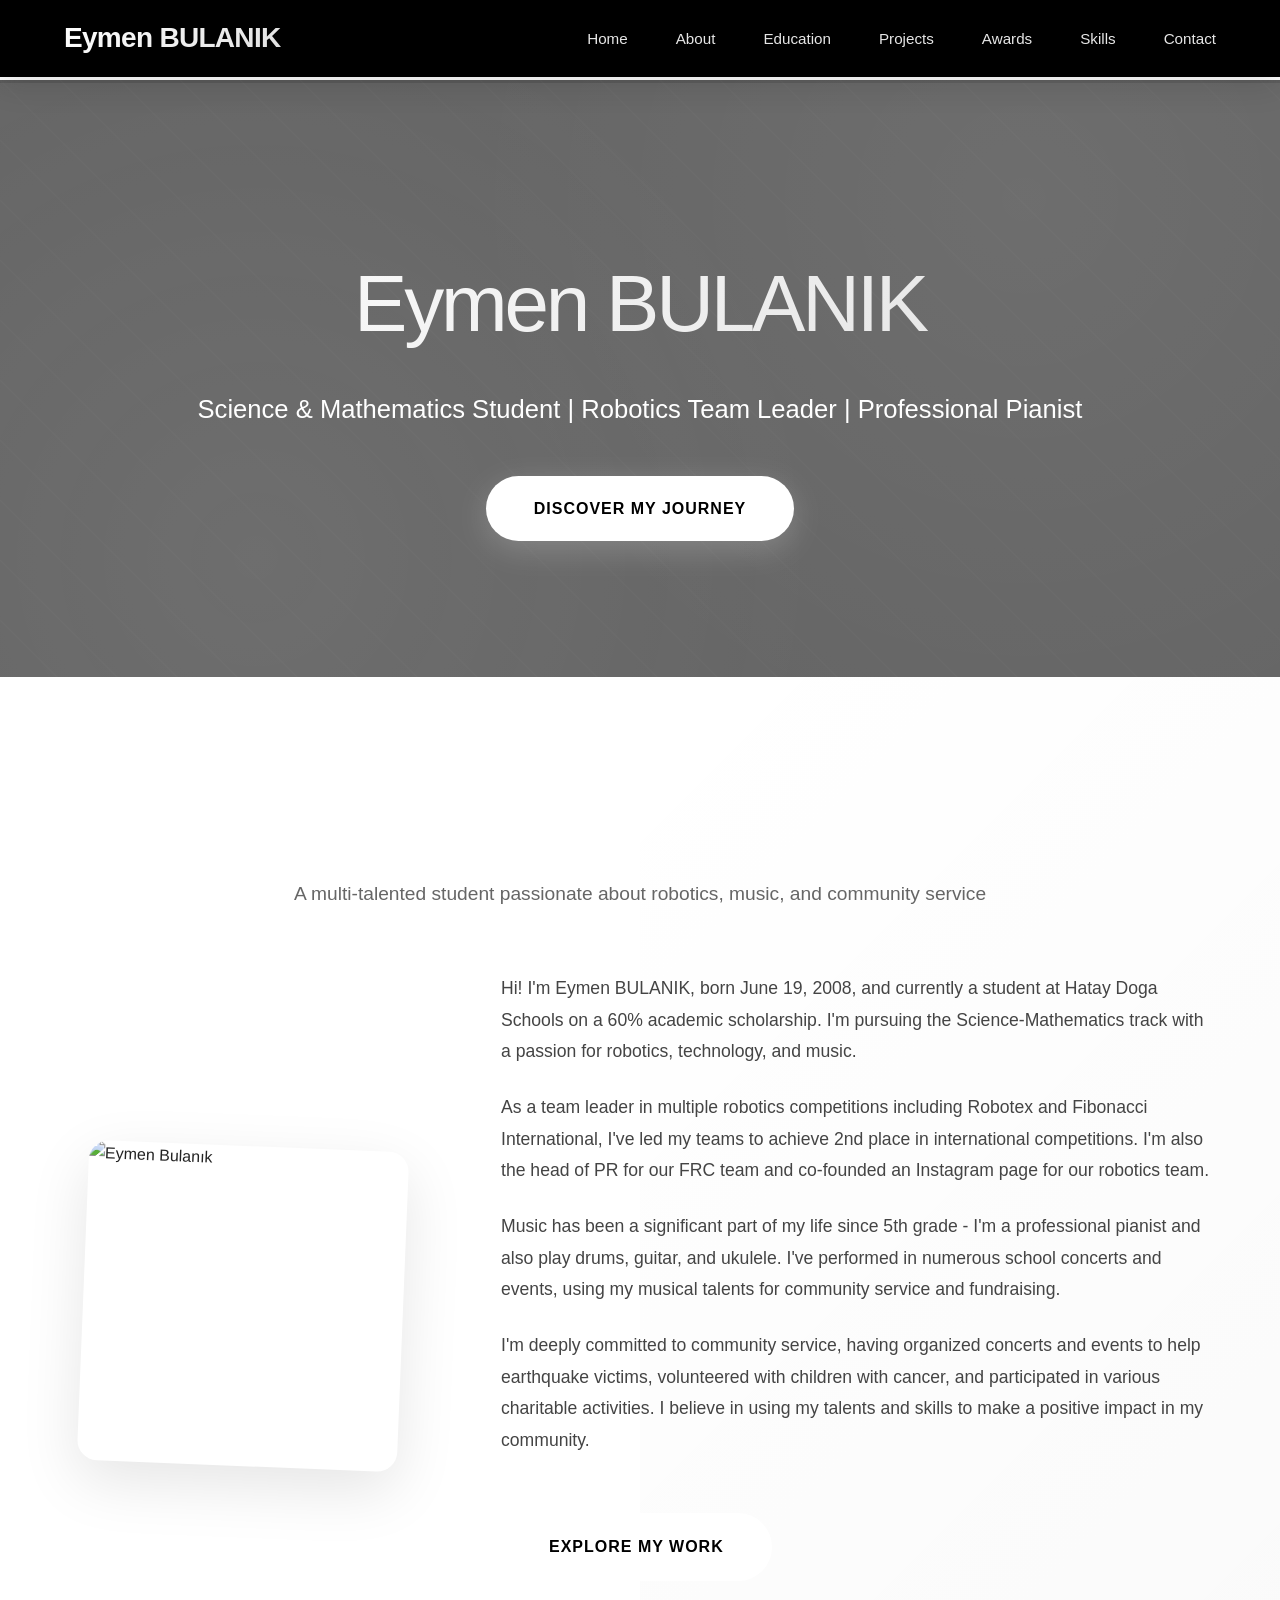
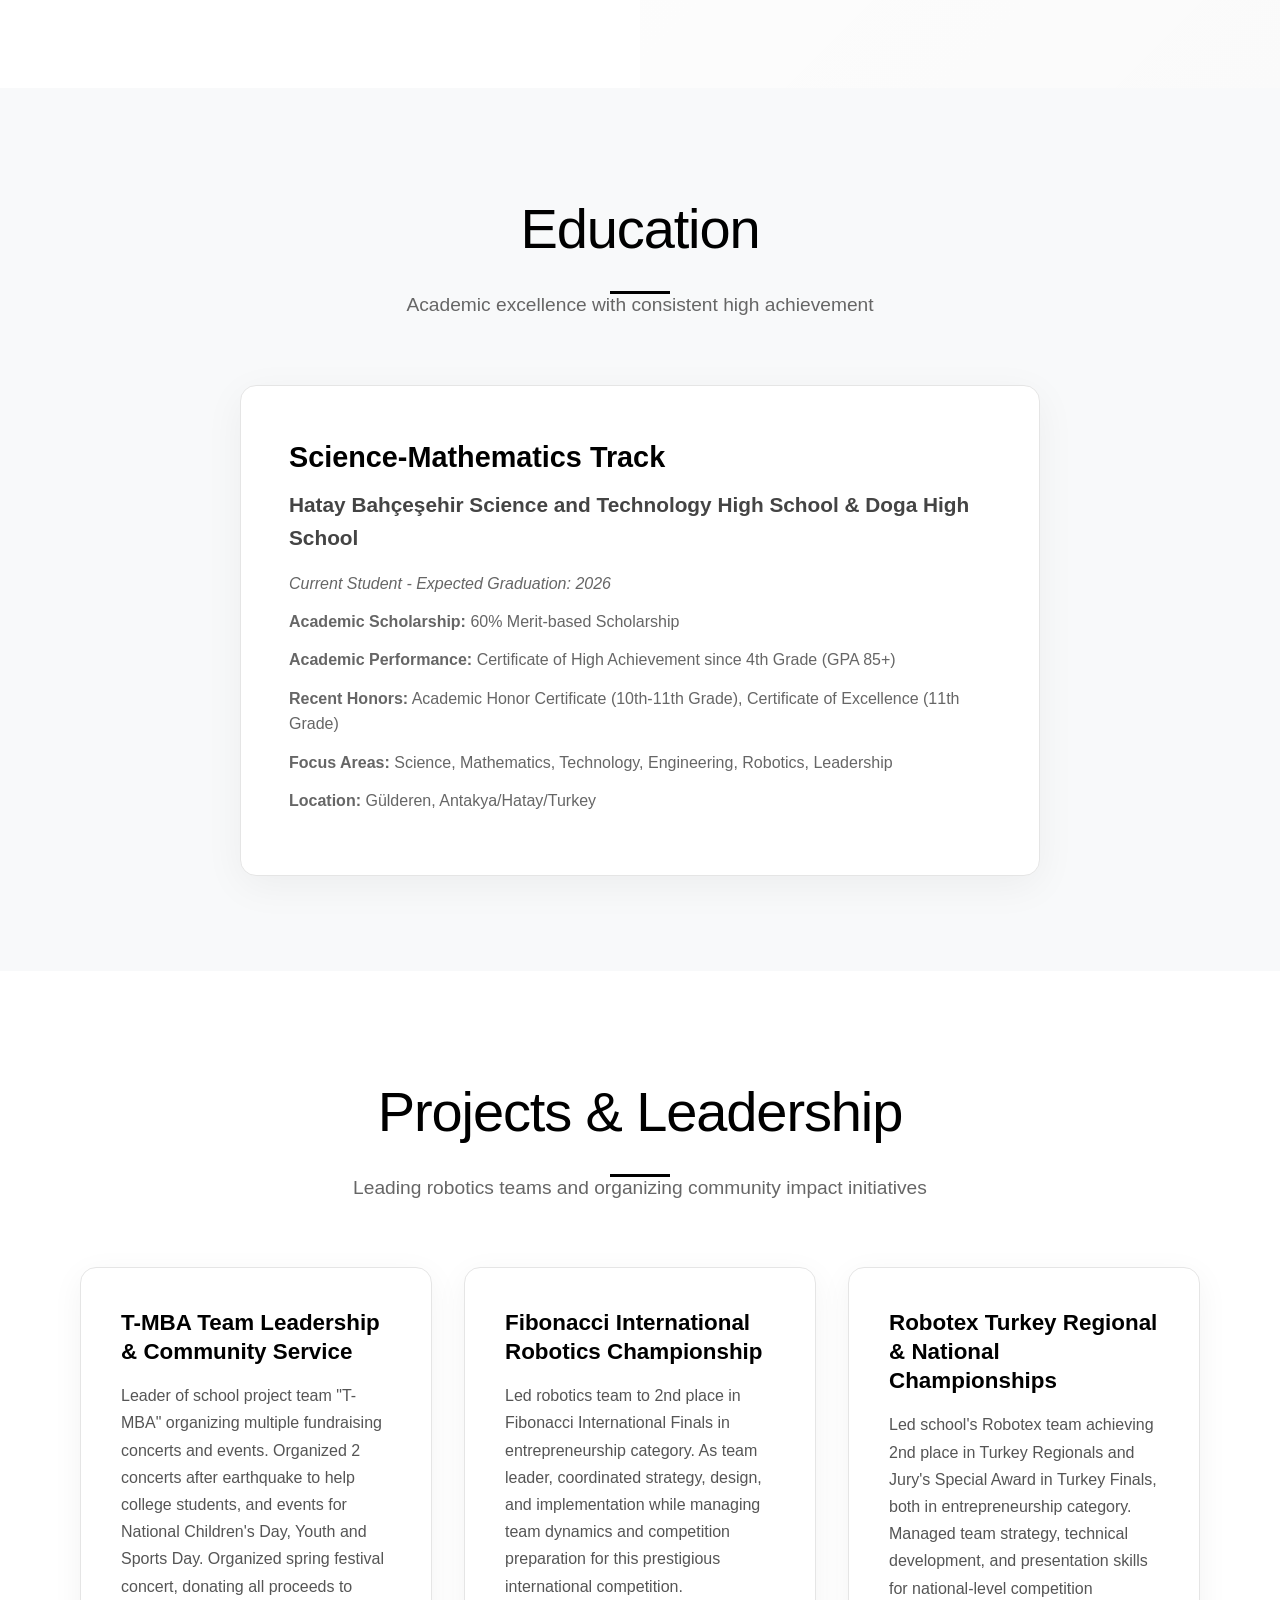
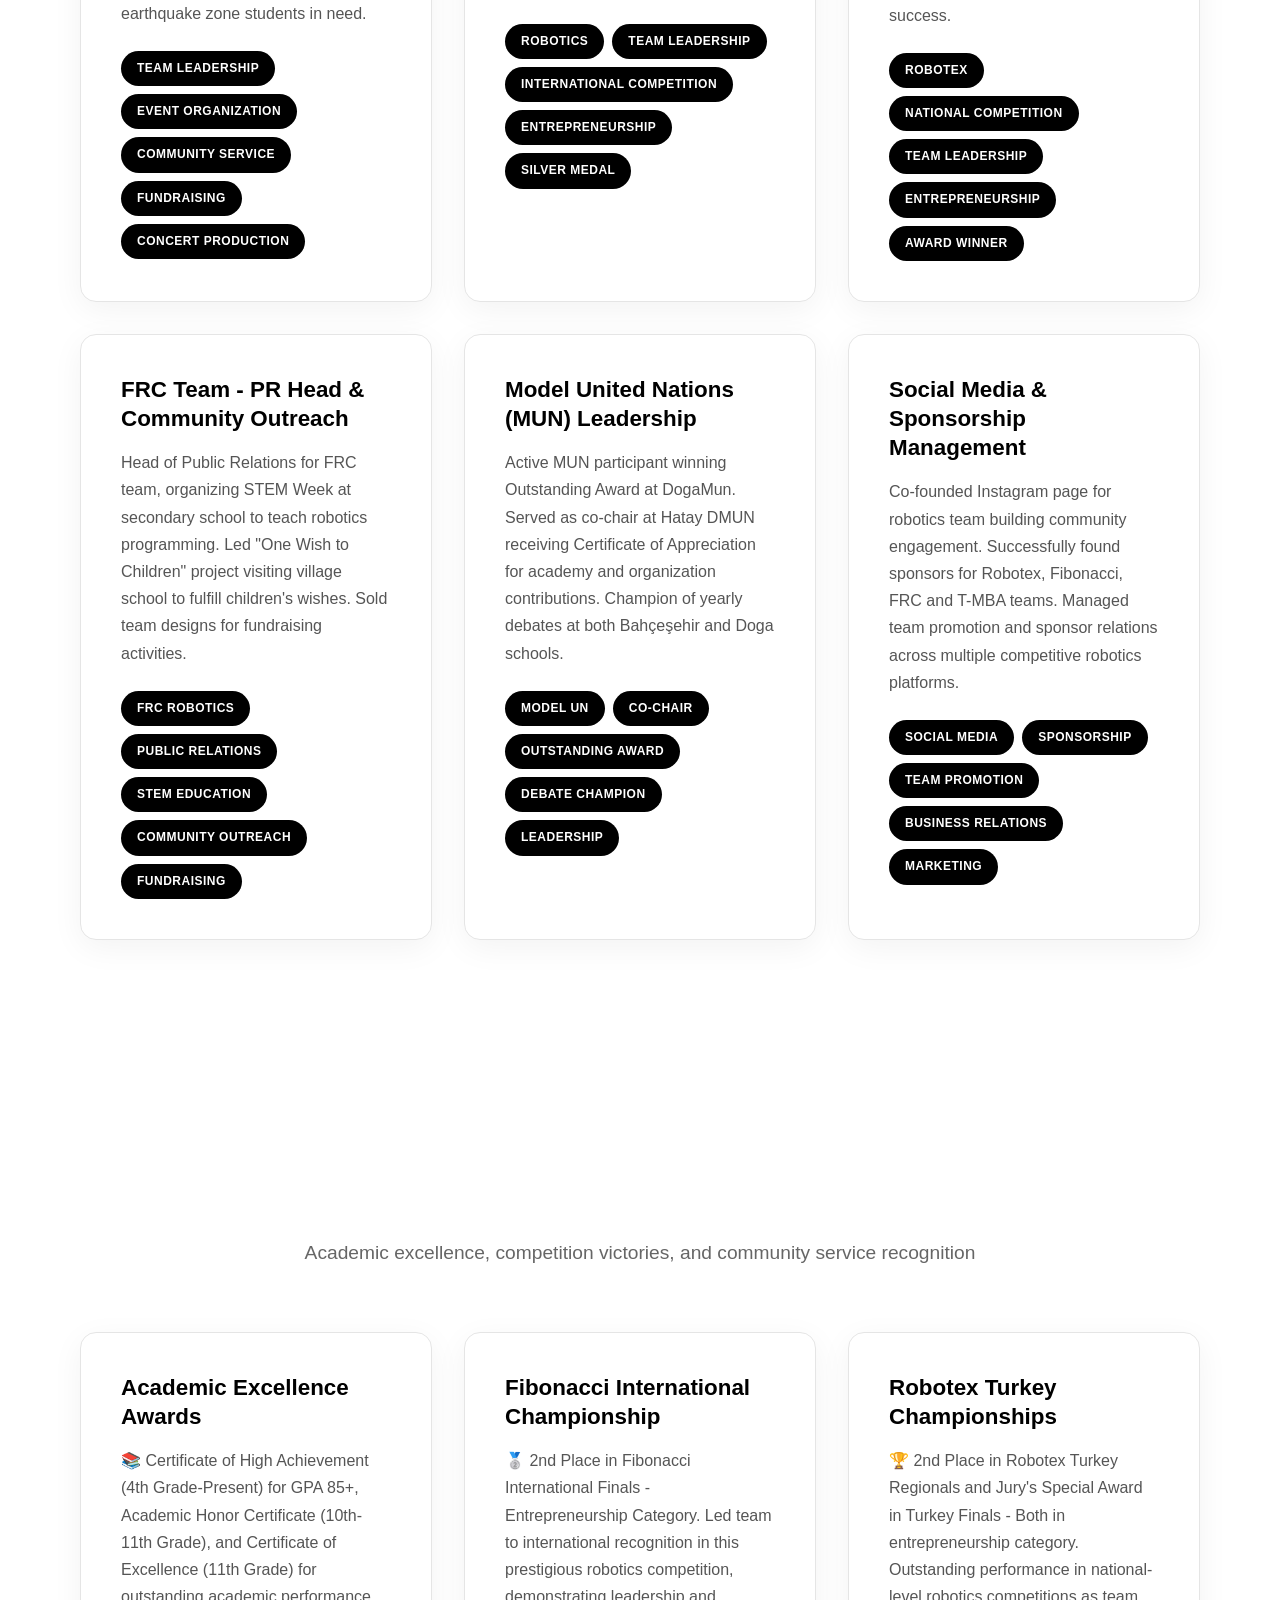
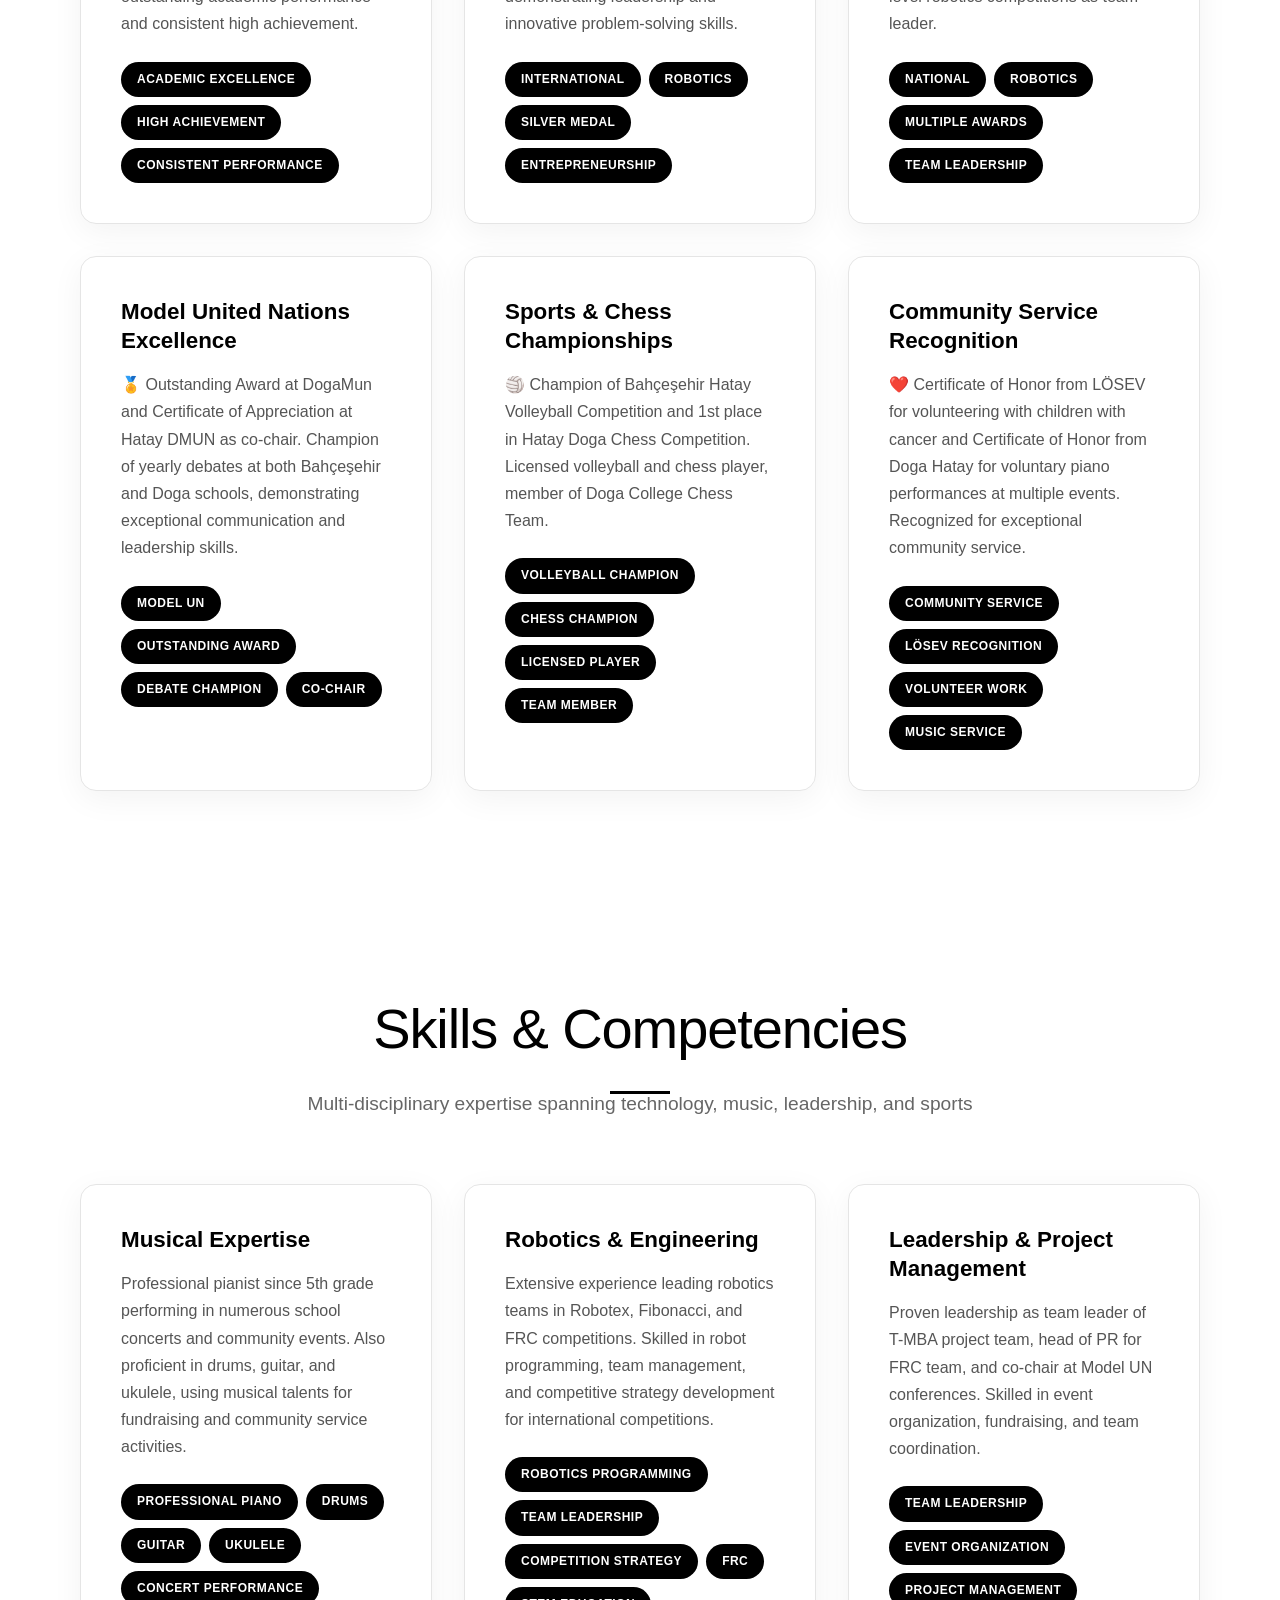
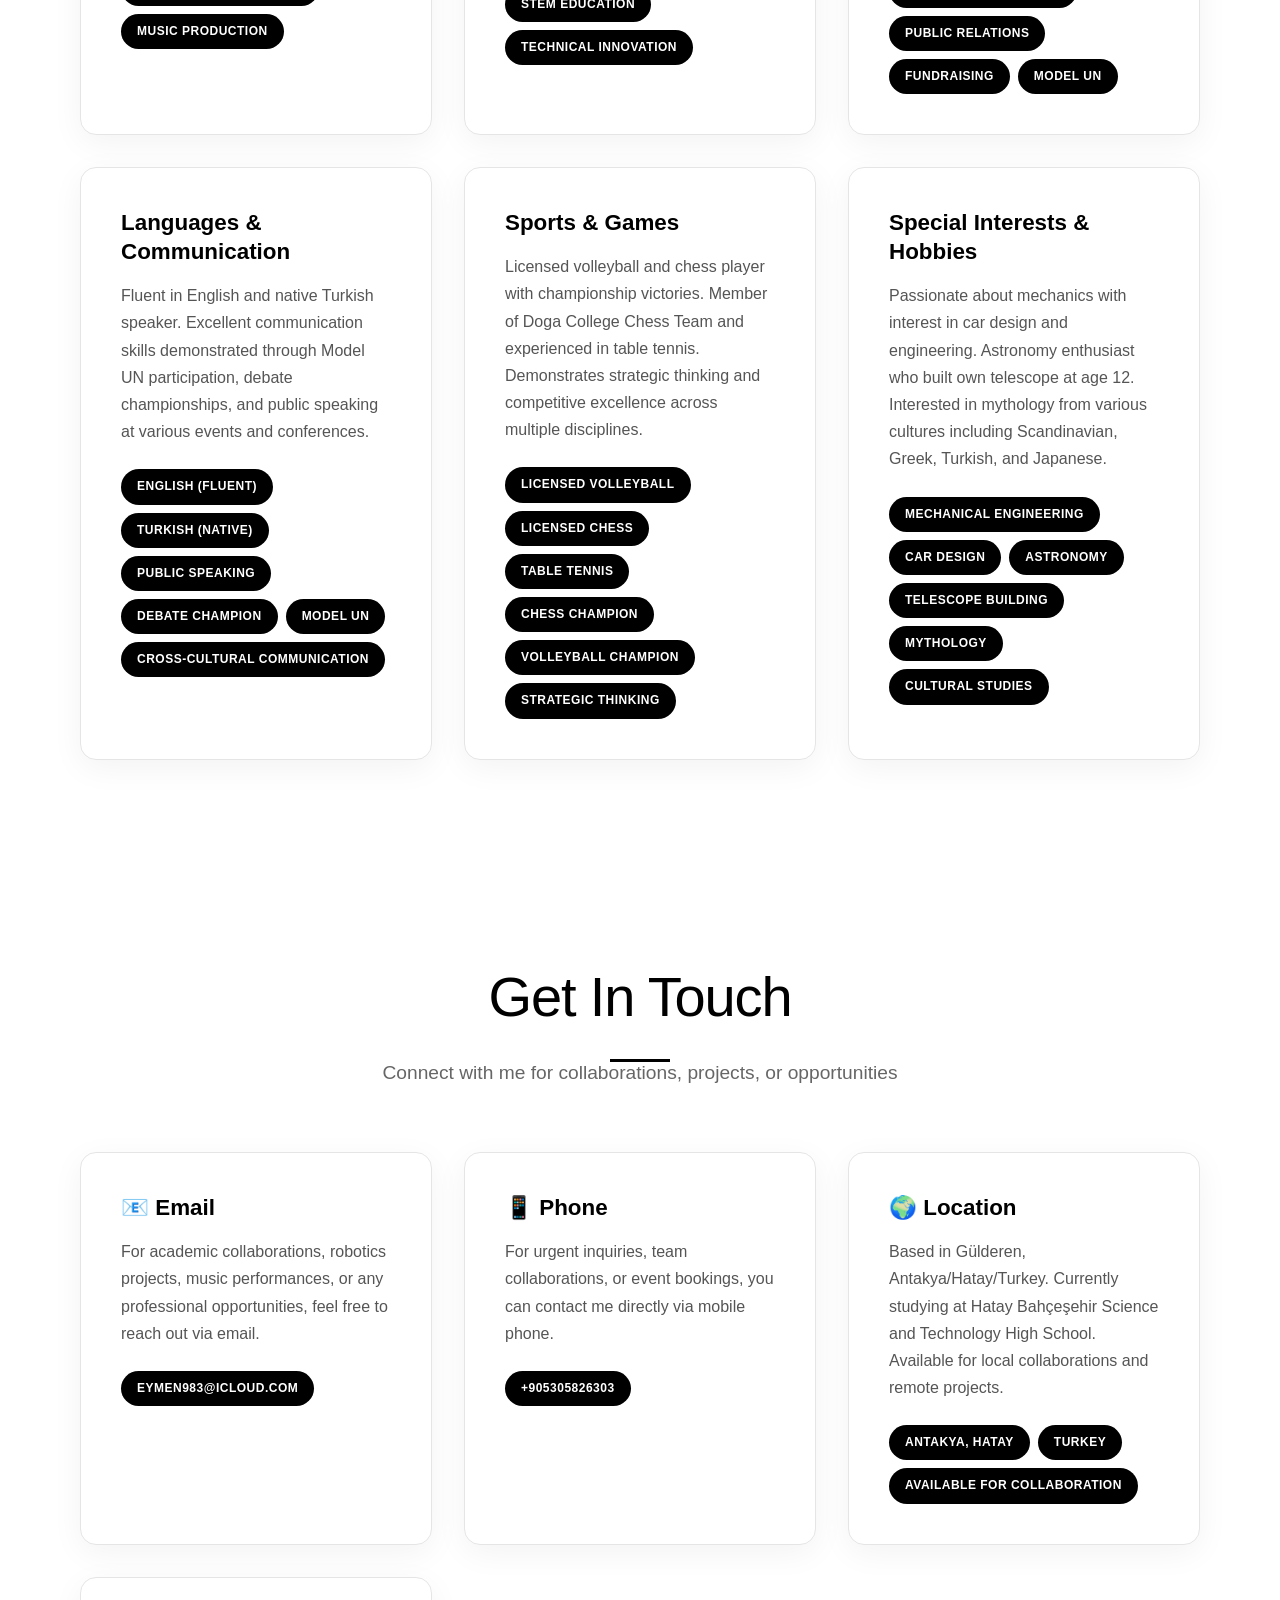
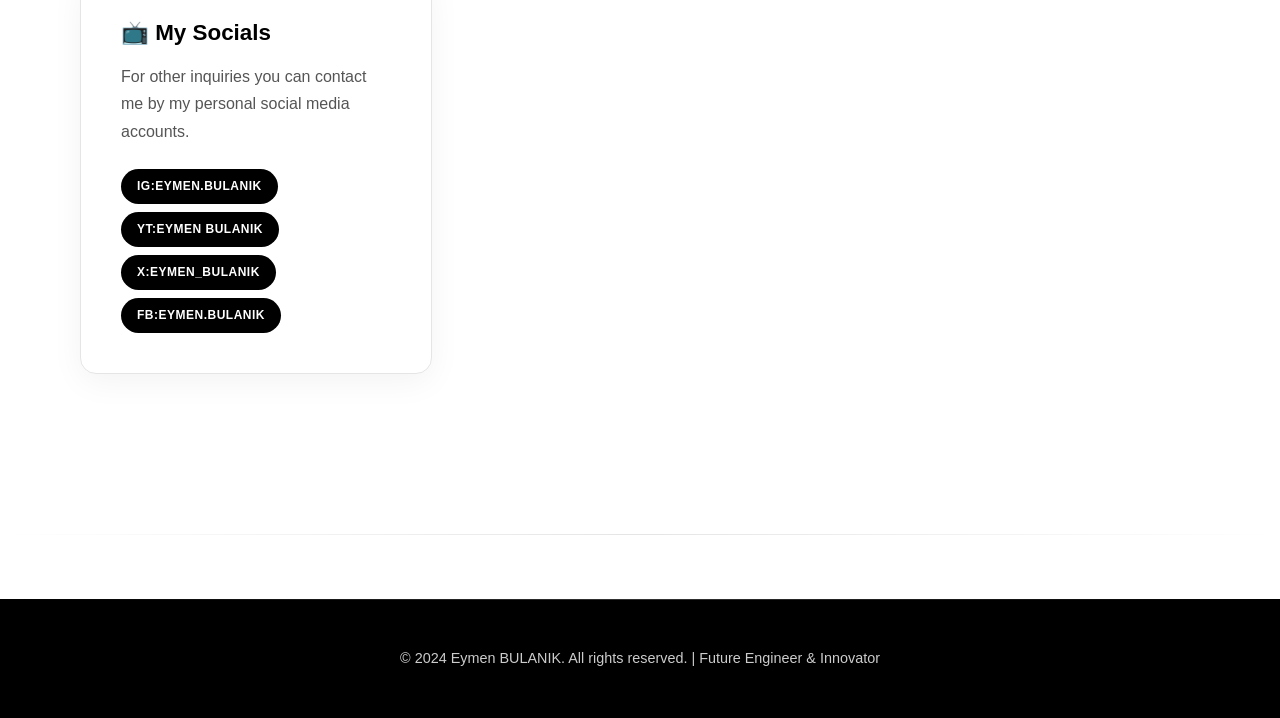
==== commit e1525d99: "update site" ====
--- a/index.html
+++ b/index.html
@@ -358,14 +358,13 @@
                     </div>
 
                     <div class="card">
-                        <h3>🎯 Collaboration Interests</h3>
-                        <p>Always interested in robotics competitions, music collaborations, community service projects, STEM education initiatives, and Model UN conferences. Open to mentoring and knowledge sharing.</p>
-                        <div class="tags">
-                            <span>Robotics Projects</span>
-                            <span>Music Collaborations</span>
-                            <span>Community Service</span>
-                            <span>STEM Education</span>
-                            <span>Model UN</span>
+                        <h3>📺 My Socials</h3>
+                        <p>For other inquiries you can contact me by my personal social media accounts.</p>
+                        <div class="tags">
+                            <span>ig:eymen.bulanik</span>
+                            <span>yt:Eymen Bulanık</span>
+                            <span>x:eymen_bulanik</span>
+                            <span>fb:eymen.bulanik</span>
                         </div>
                     </div>
                 </div>
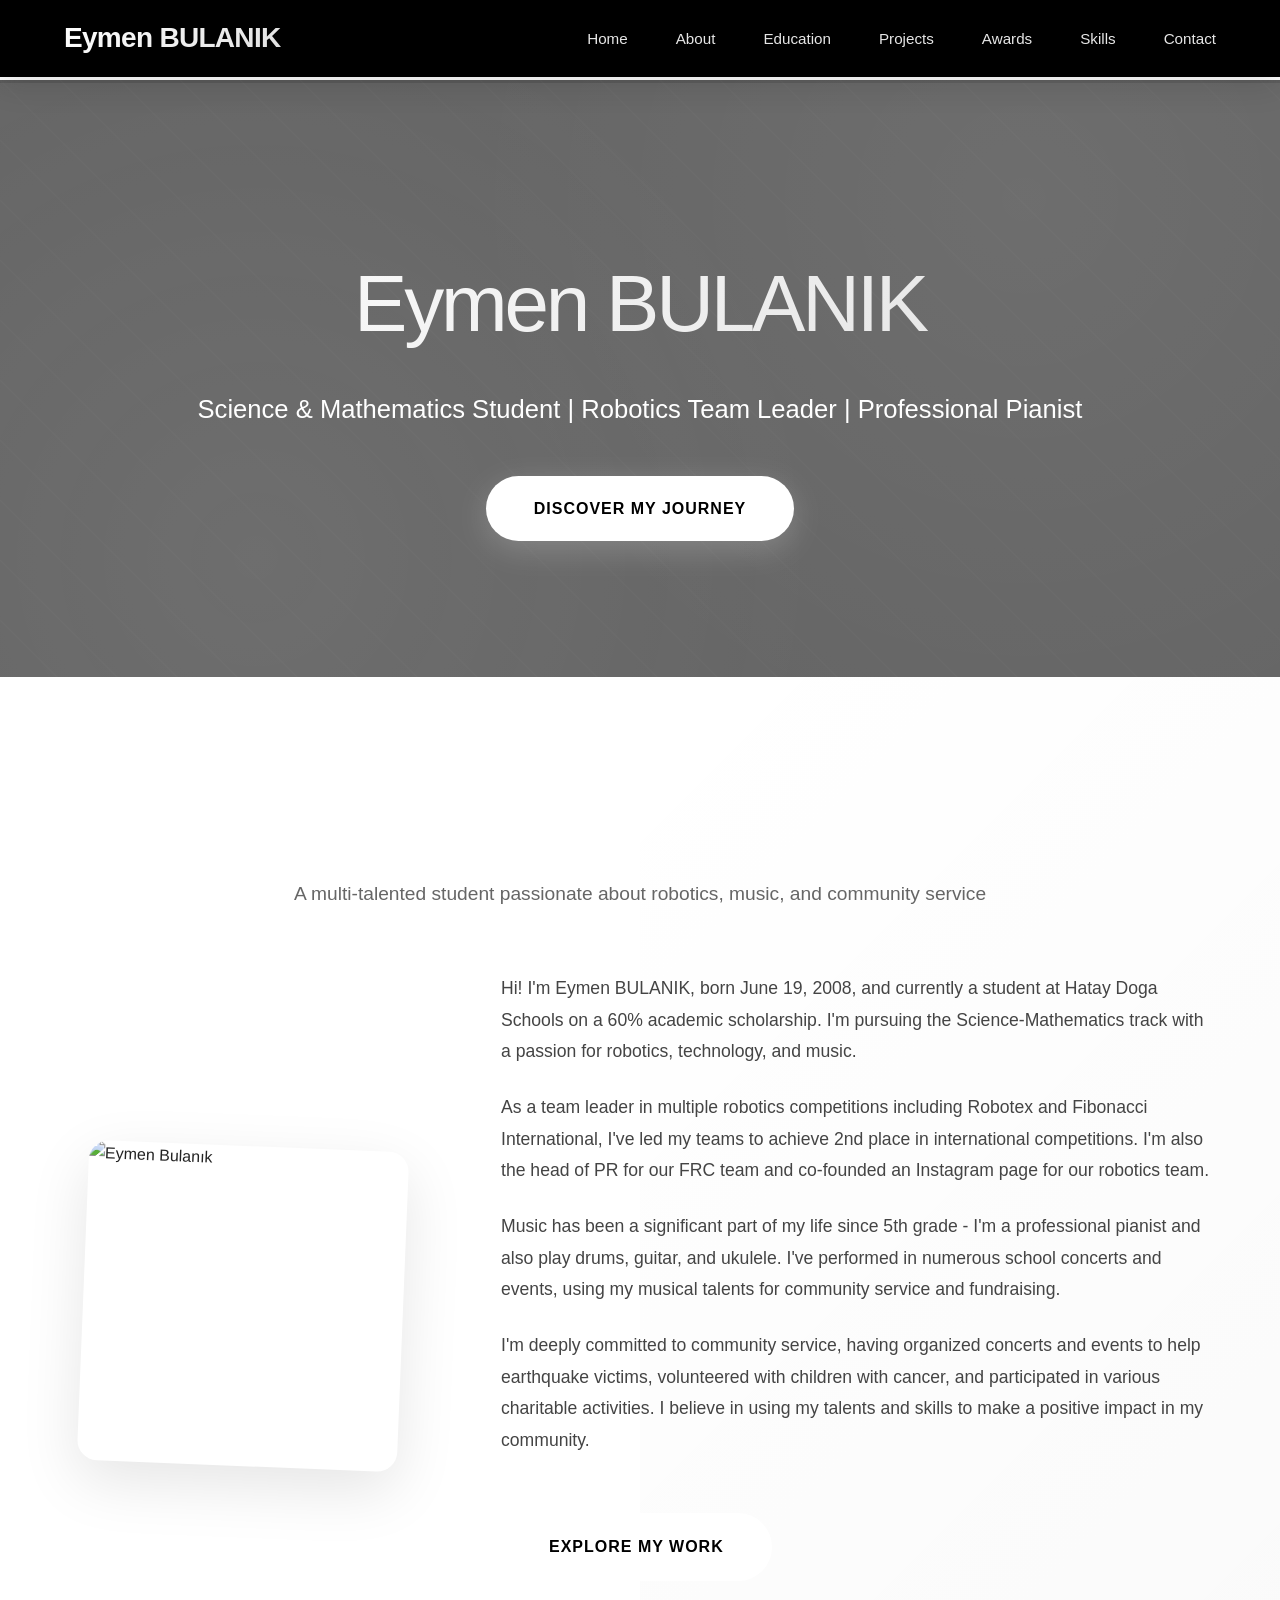
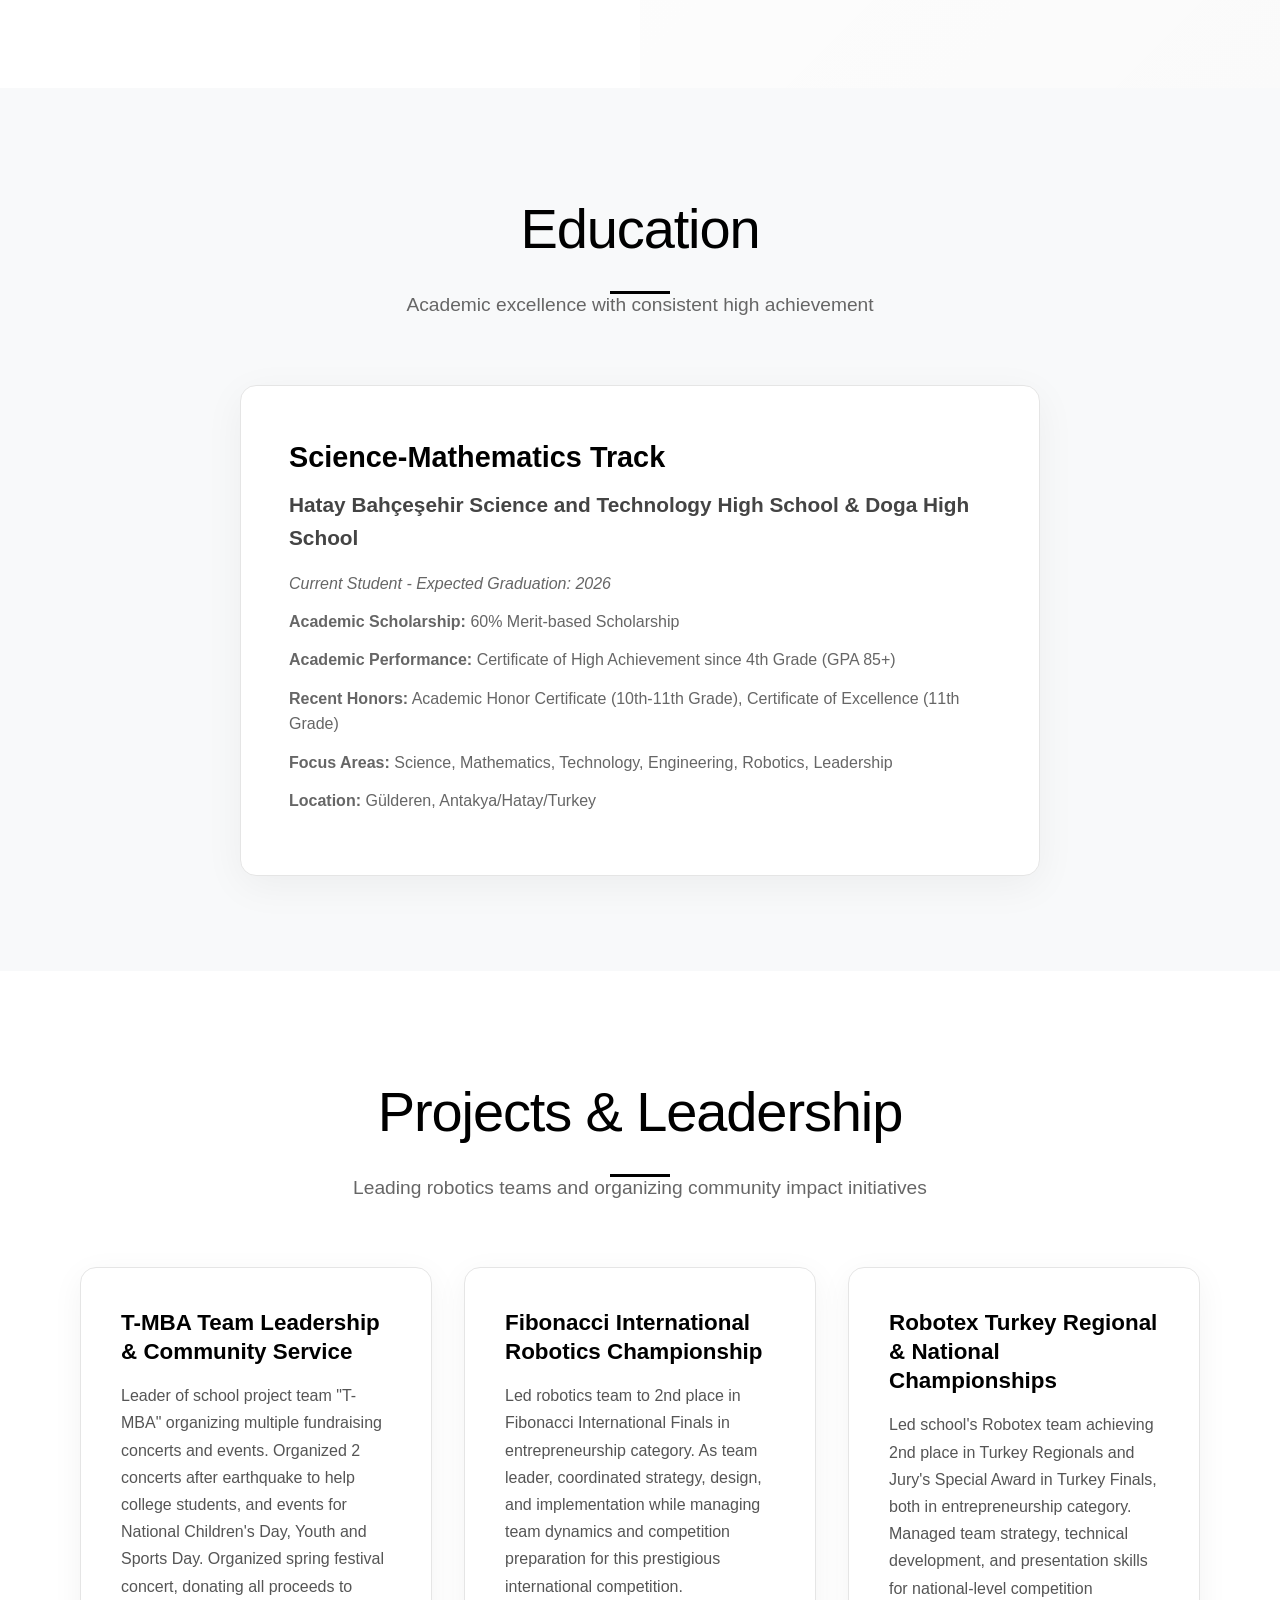
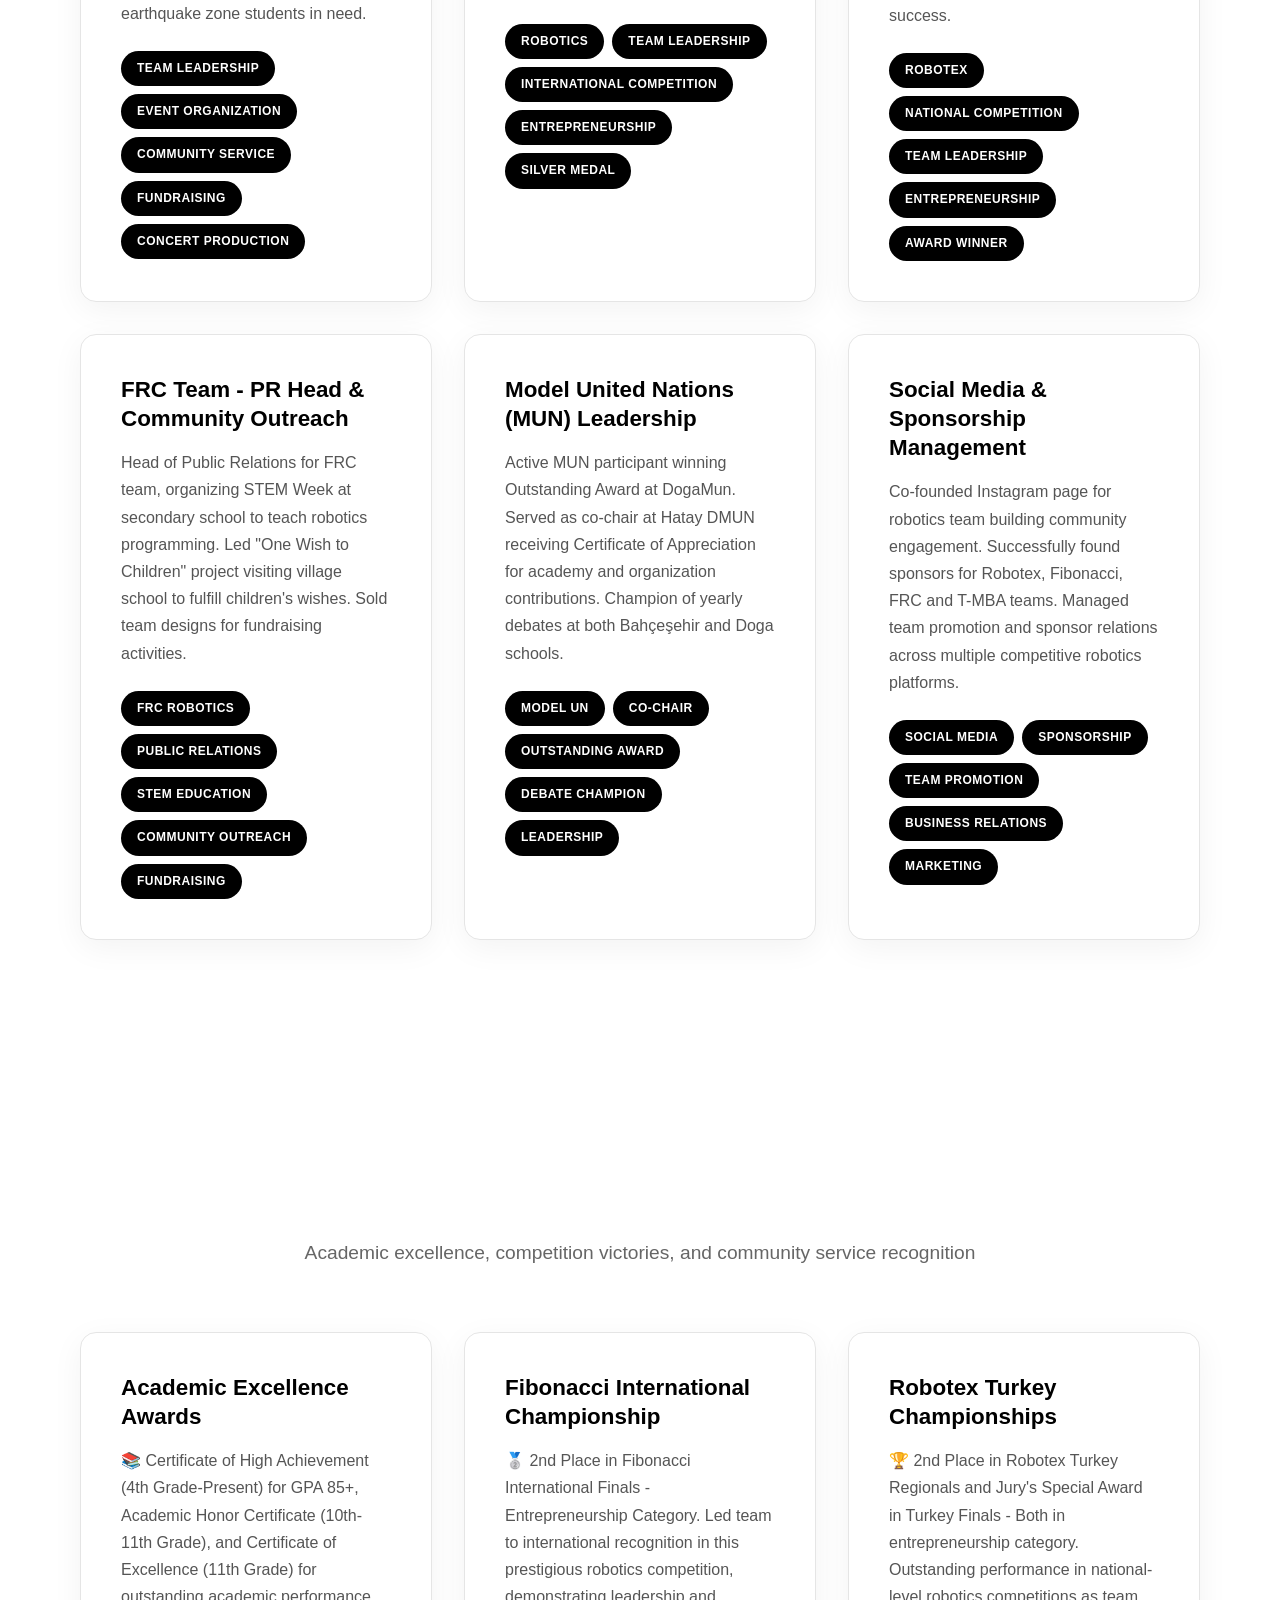
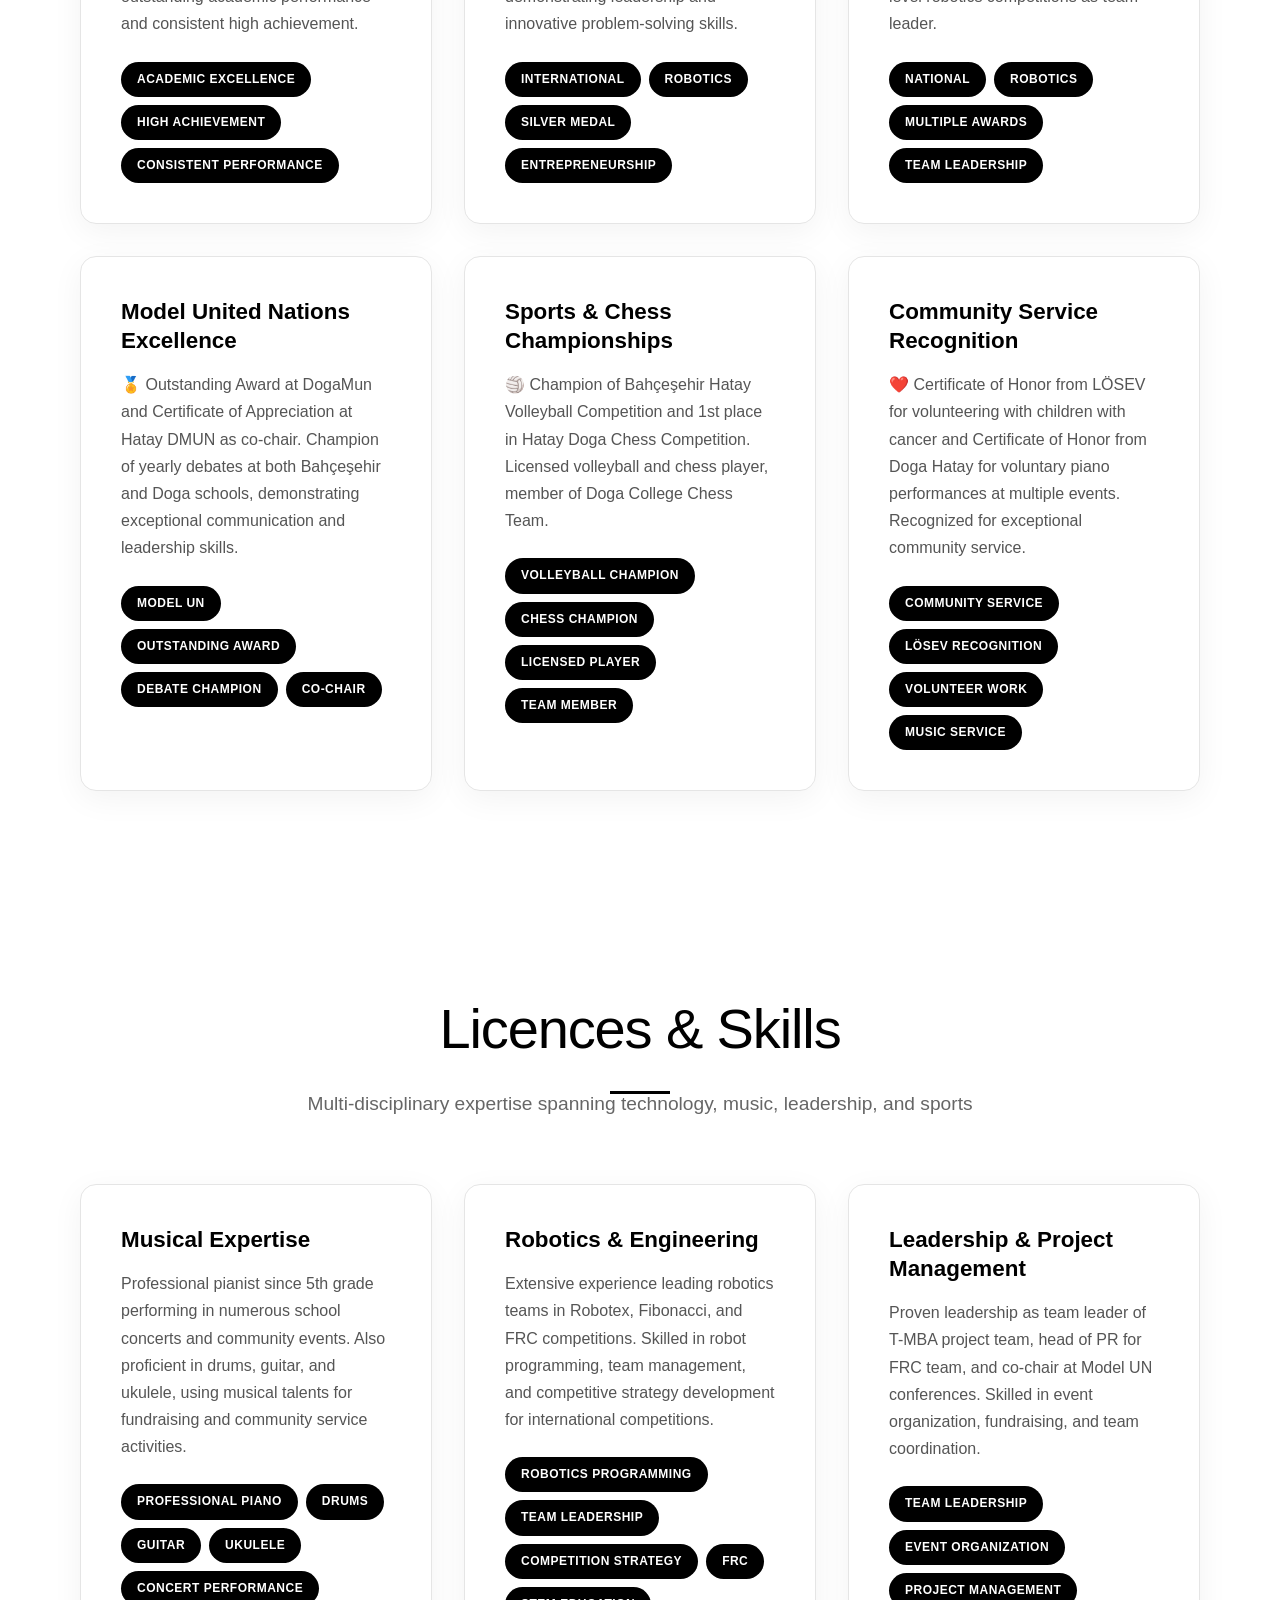
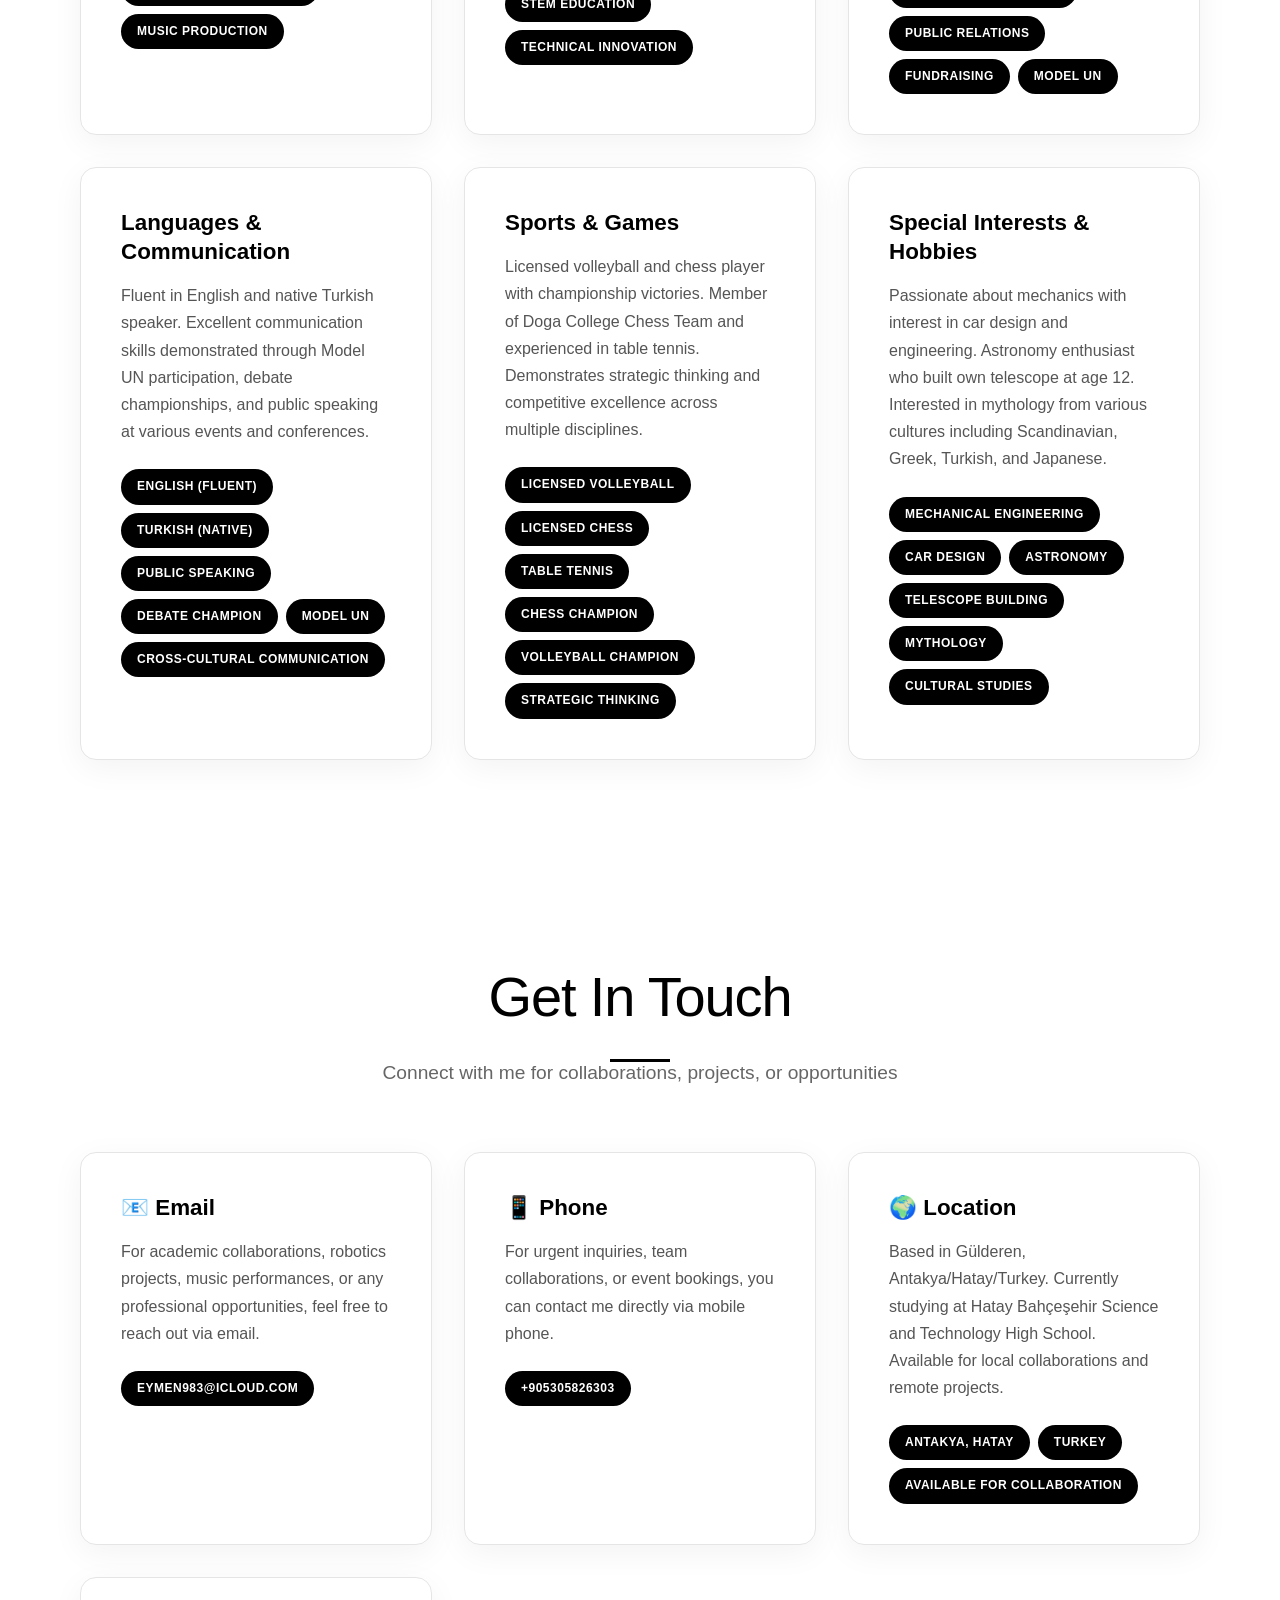
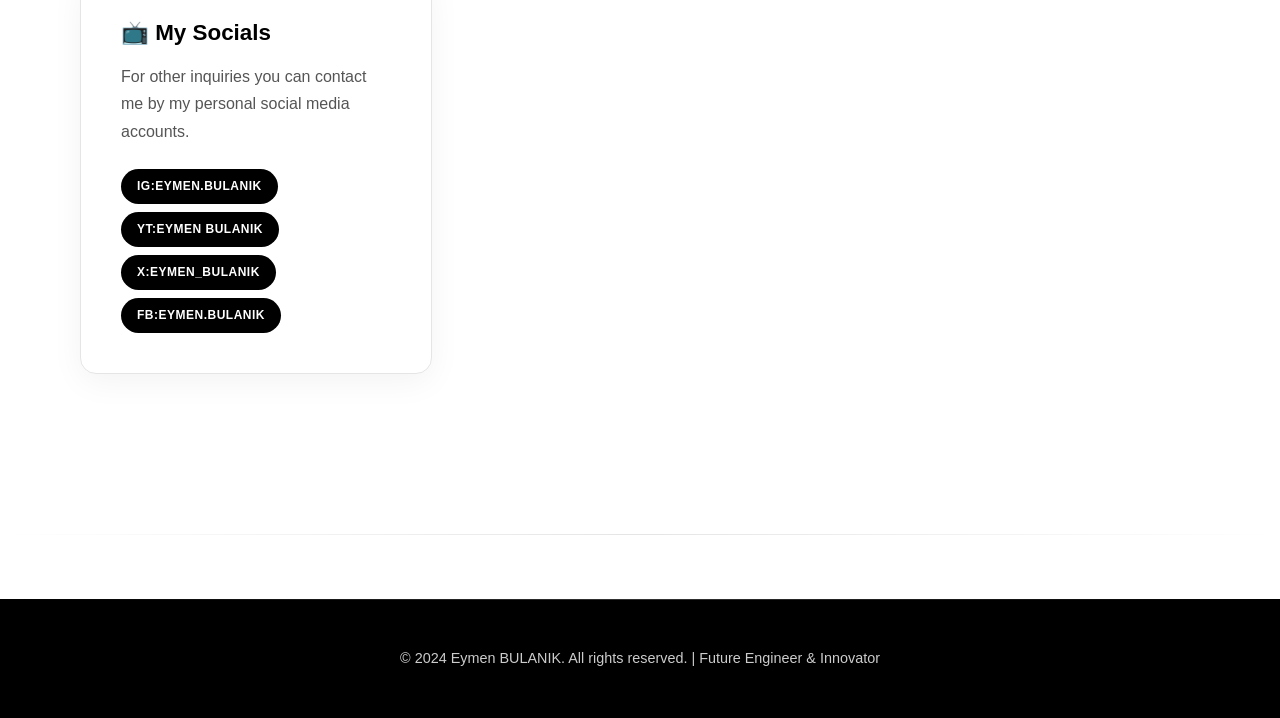
==== commit 673a7087: "update site" ====
--- a/index.html
+++ b/index.html
@@ -240,7 +240,7 @@
         <!-- Skills Section -->
         <section id="skills" class="skills">
             <div class="container">
-                <h2 class="section-title">Skills & Competencies</h2>
+                <h2 class="section-title">Licences & Skills</h2>
                 <p class="section-subtitle">Multi-disciplinary expertise spanning technology, music, leadership, and sports</p>
                 <div class="card-container">
                     <div class="card">
@@ -331,7 +331,7 @@
                 <h2 class="section-title">Get In Touch</h2>
                 <p class="section-subtitle">Connect with me for collaborations, projects, or opportunities</p>
                 <div class="card-container">
-                    <div class="card">
+                    <div class="card static-card">
                         <h3>📧 Email</h3>
                         <p>For academic collaborations, robotics projects, music performances, or any professional opportunities, feel free to reach out via email.</p>
                         <div class="tags">
@@ -339,7 +339,7 @@
                         </div>
                     </div>
 
-                    <div class="card">
+                    <div class="card static-card">
                         <h3>📱 Phone</h3>
                         <p>For urgent inquiries, team collaborations, or event bookings, you can contact me directly via mobile phone.</p>
                         <div class="tags">
@@ -347,7 +347,7 @@
                         </div>
                     </div>
 
-                    <div class="card">
+                    <div class="card static-card">
                         <h3>🌍 Location</h3>
                         <p>Based in Gülderen, Antakya/Hatay/Turkey. Currently studying at Hatay Bahçeşehir Science and Technology High School. Available for local collaborations and remote projects.</p>
                         <div class="tags">
@@ -357,7 +357,7 @@
                         </div>
                     </div>
 
-                    <div class="card">
+                    <div class="card static-card">
                         <h3>📺 My Socials</h3>
                         <p>For other inquiries you can contact me by my personal social media accounts.</p>
                         <div class="tags">
--- a/style.css
+++ b/style.css
@@ -144,7 +144,7 @@
 /* Enhanced Hero Section */
 .hero {
     background: linear-gradient(rgba(0,0,0,0.6), rgba(0,0,0,0.6)), 
-                url('mun/narin.HEIC') center/cover no-repeat;
+                url('frc/explain2.jpg') top/cover no-repeat;
     color: white;
     text-align: center;
     padding: 10rem 0 8rem;
@@ -1271,4 +1271,22 @@
     .achievement-input-area input {
         min-width: auto;
     }
-}+}
+
+
+.static-card { 
+  cursor: default !important; 
+}
+
+.static-card:hover {
+  transform: none !important;
+  box-shadow: 0 8px 32px var(--shadow-light) !important;
+  border-color: var(--border-light) !important;
+}
+
+
+.static-card::after { 
+  display: none !important; 
+}
+
+
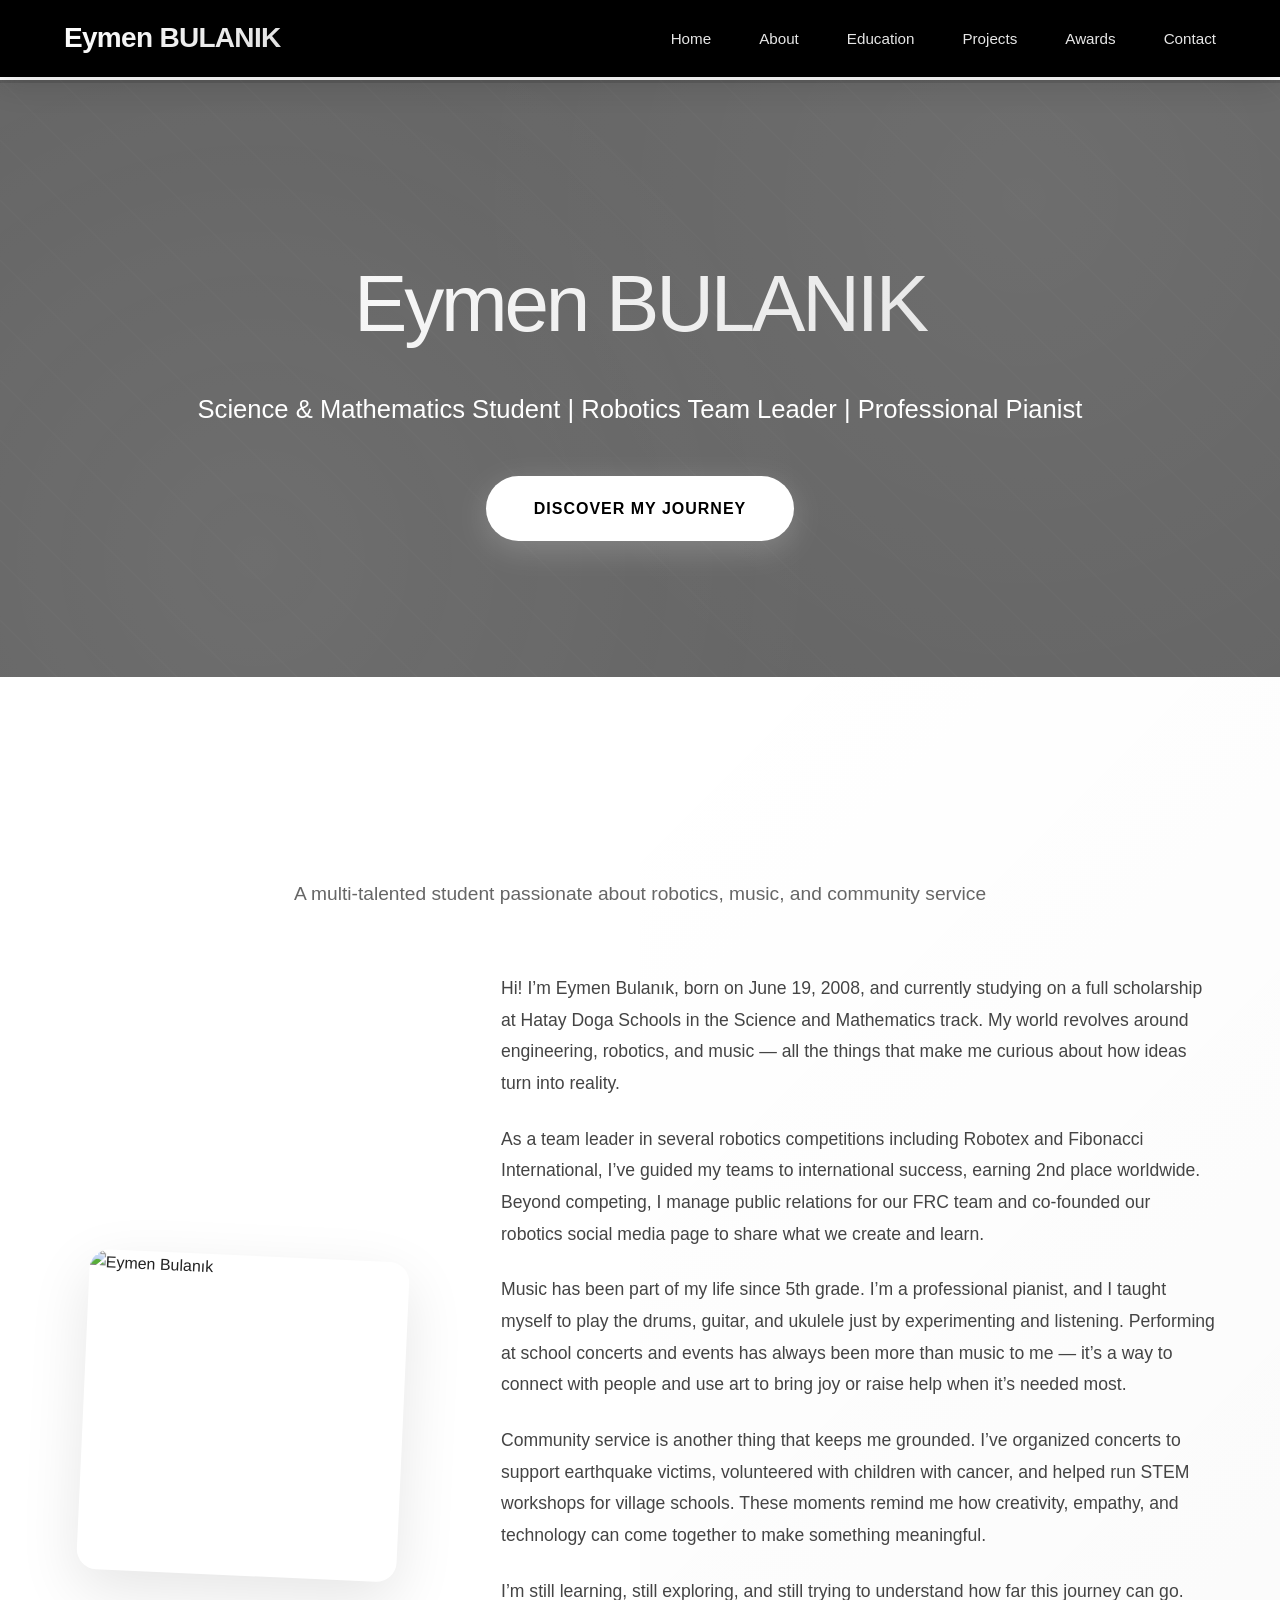
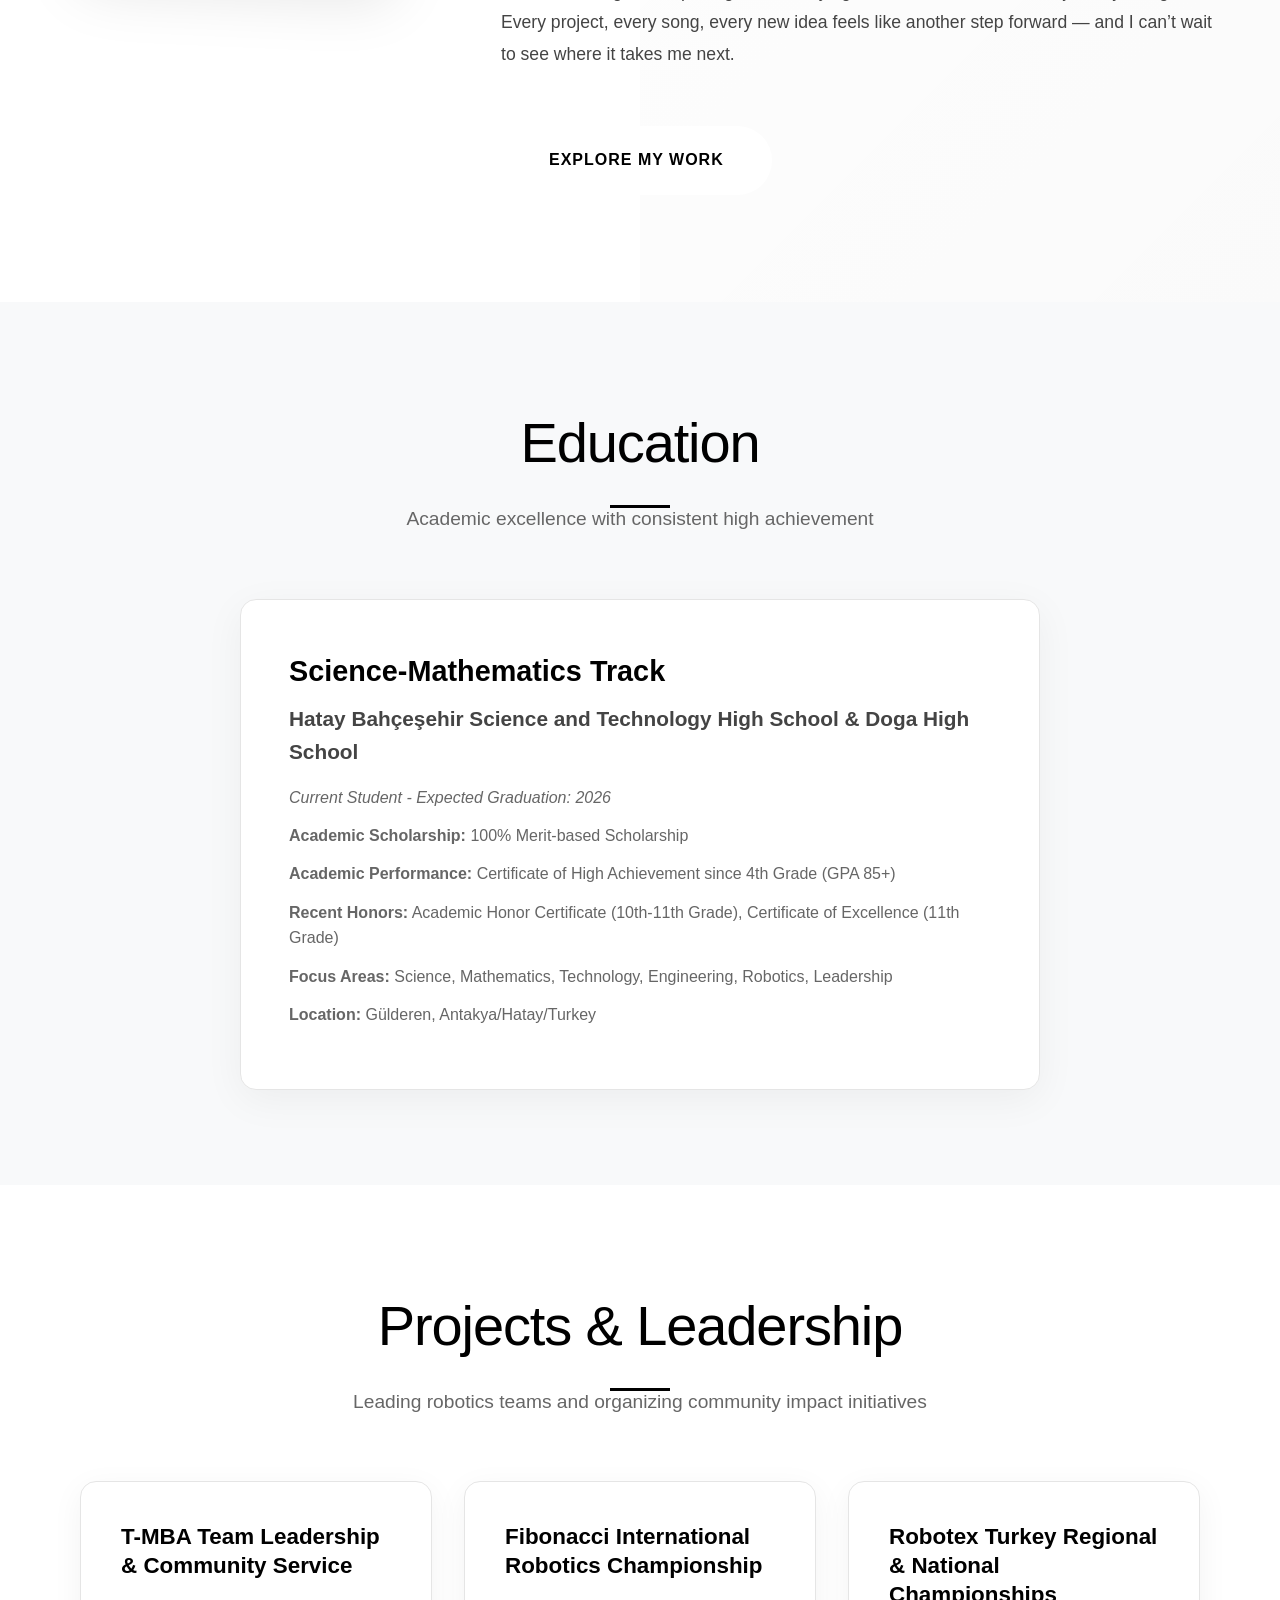
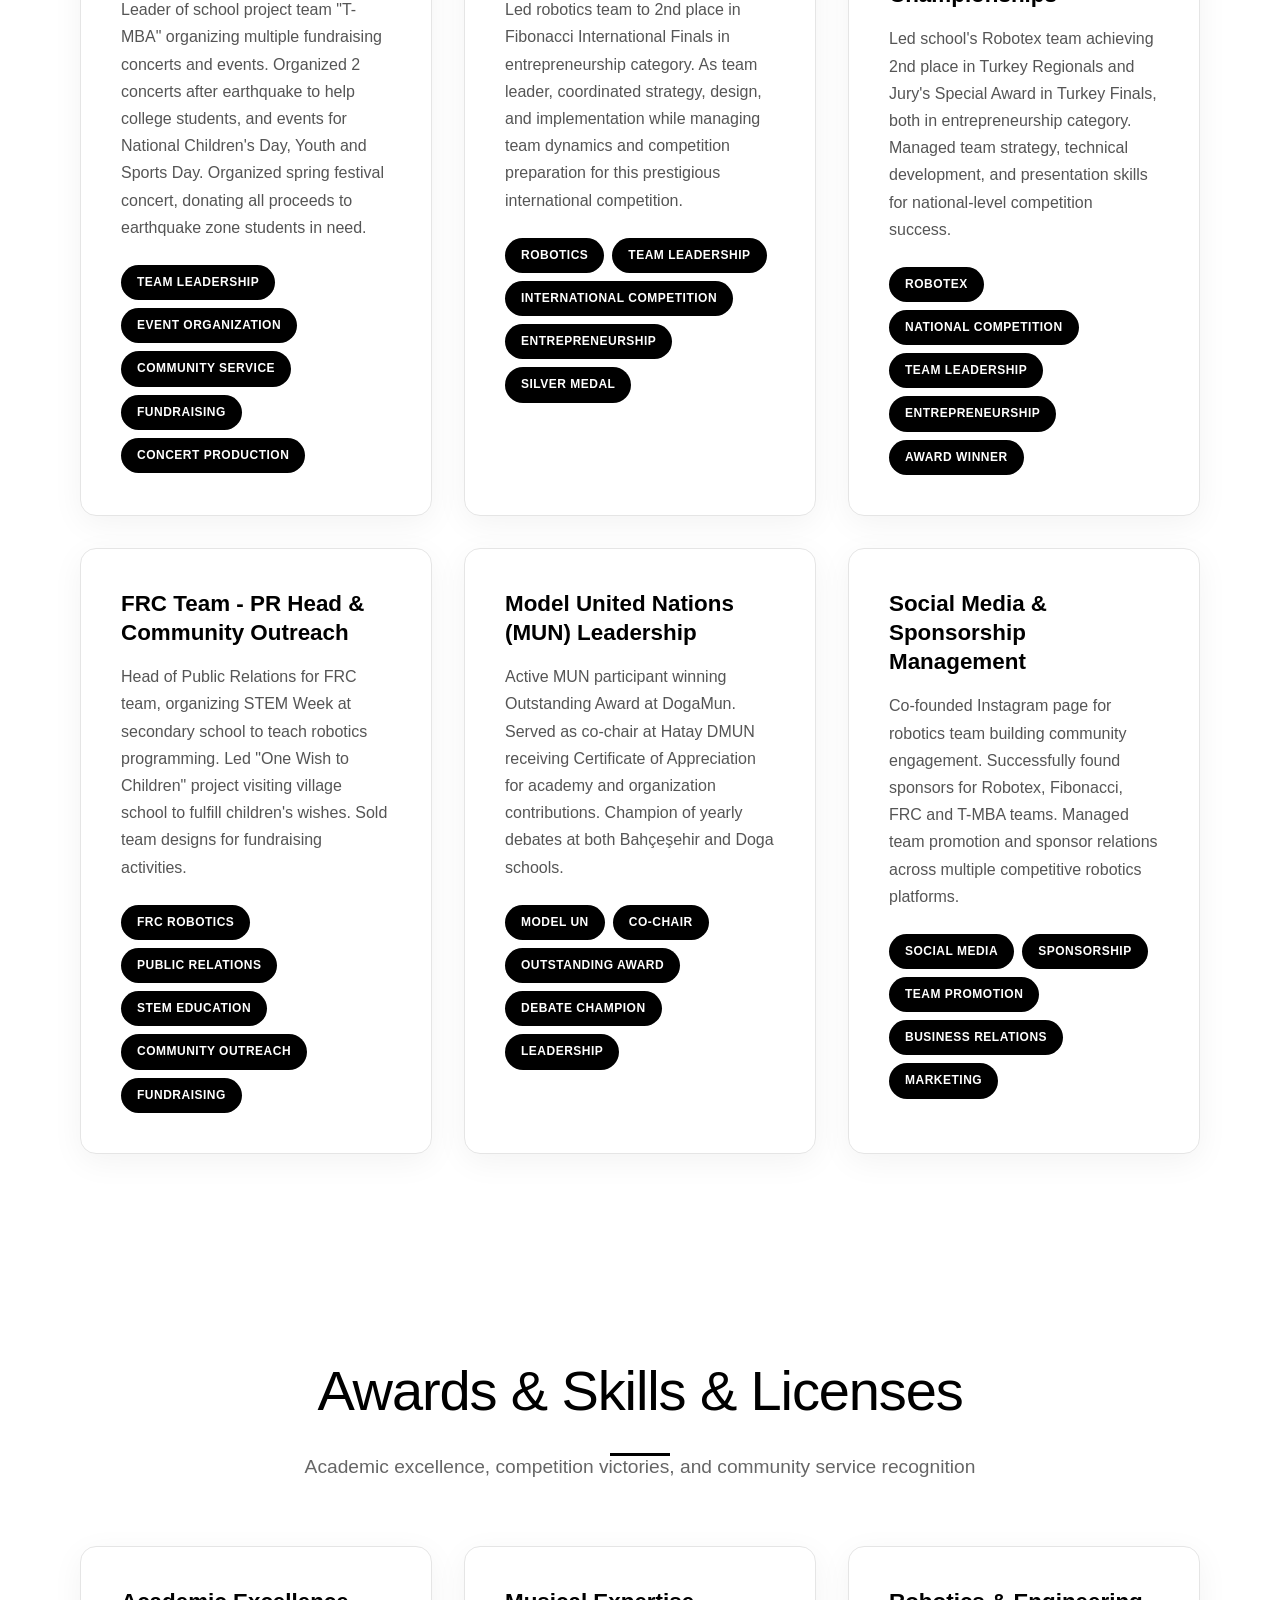
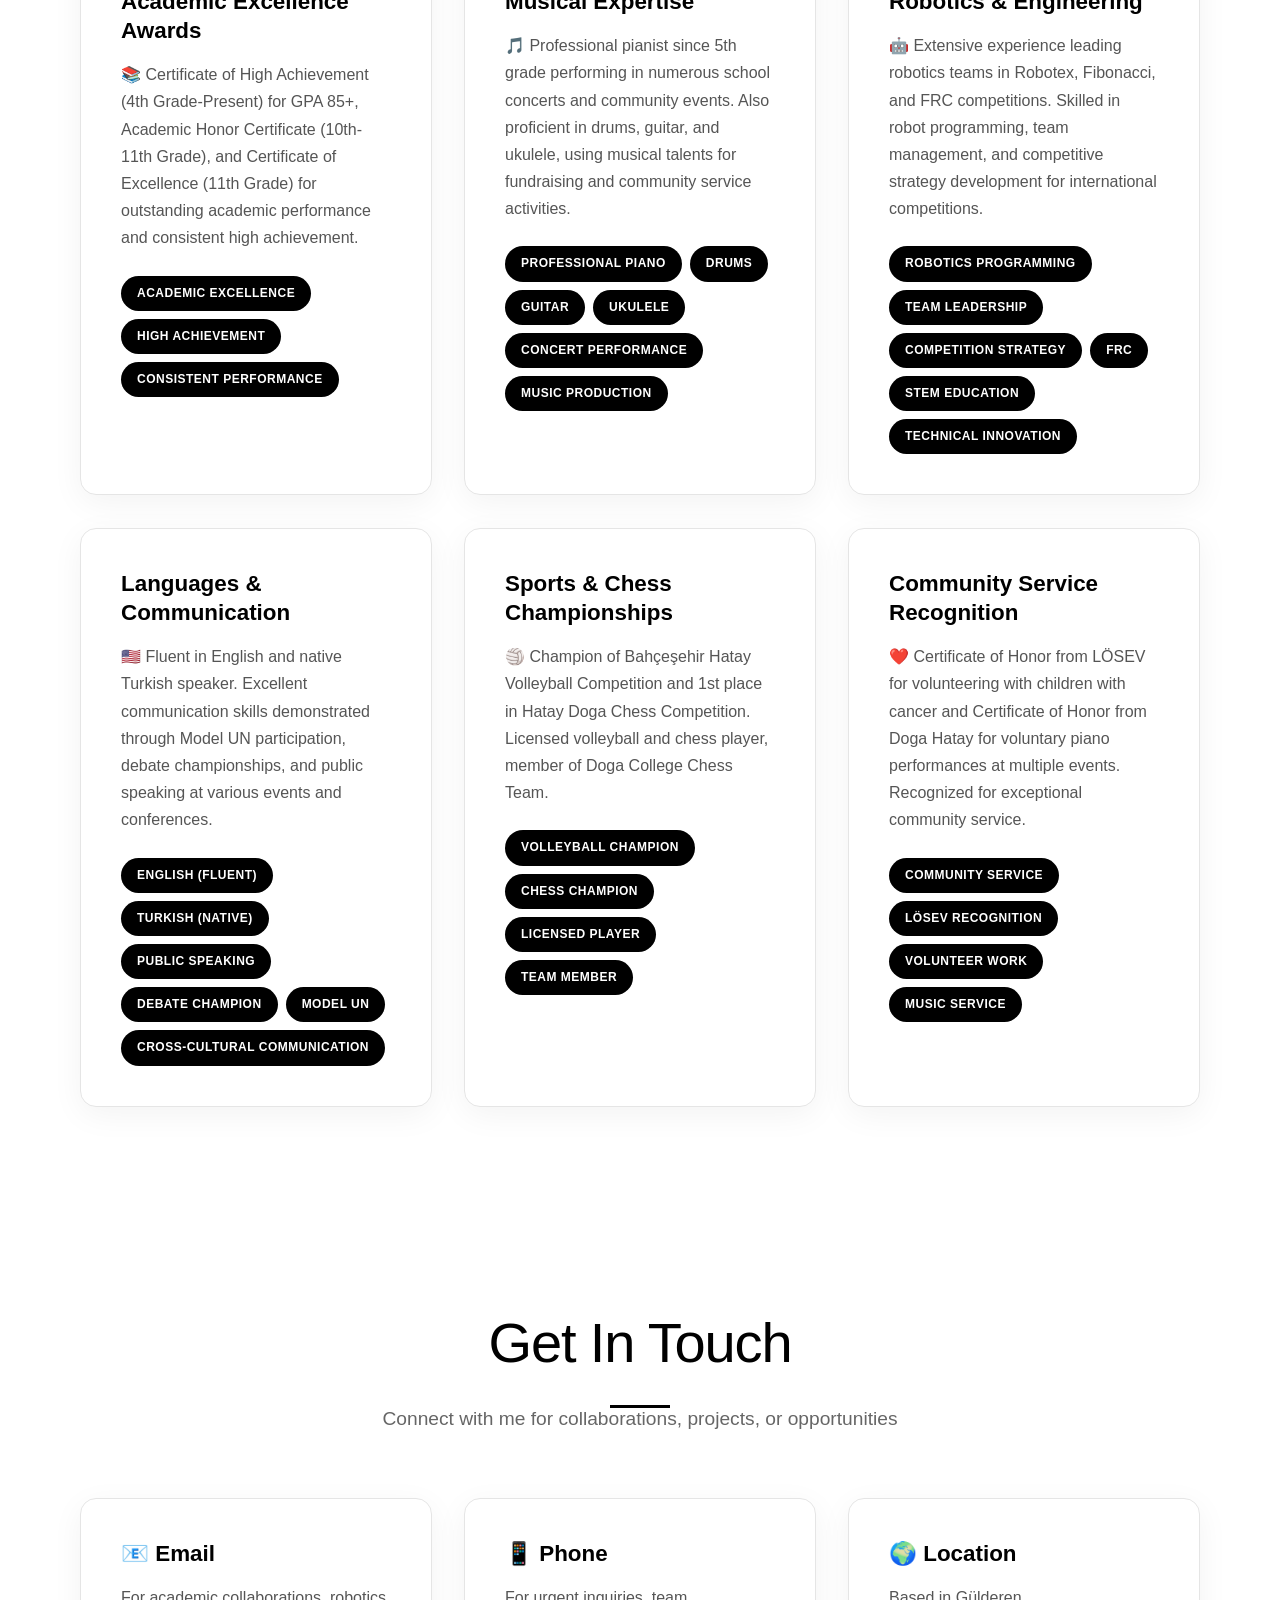
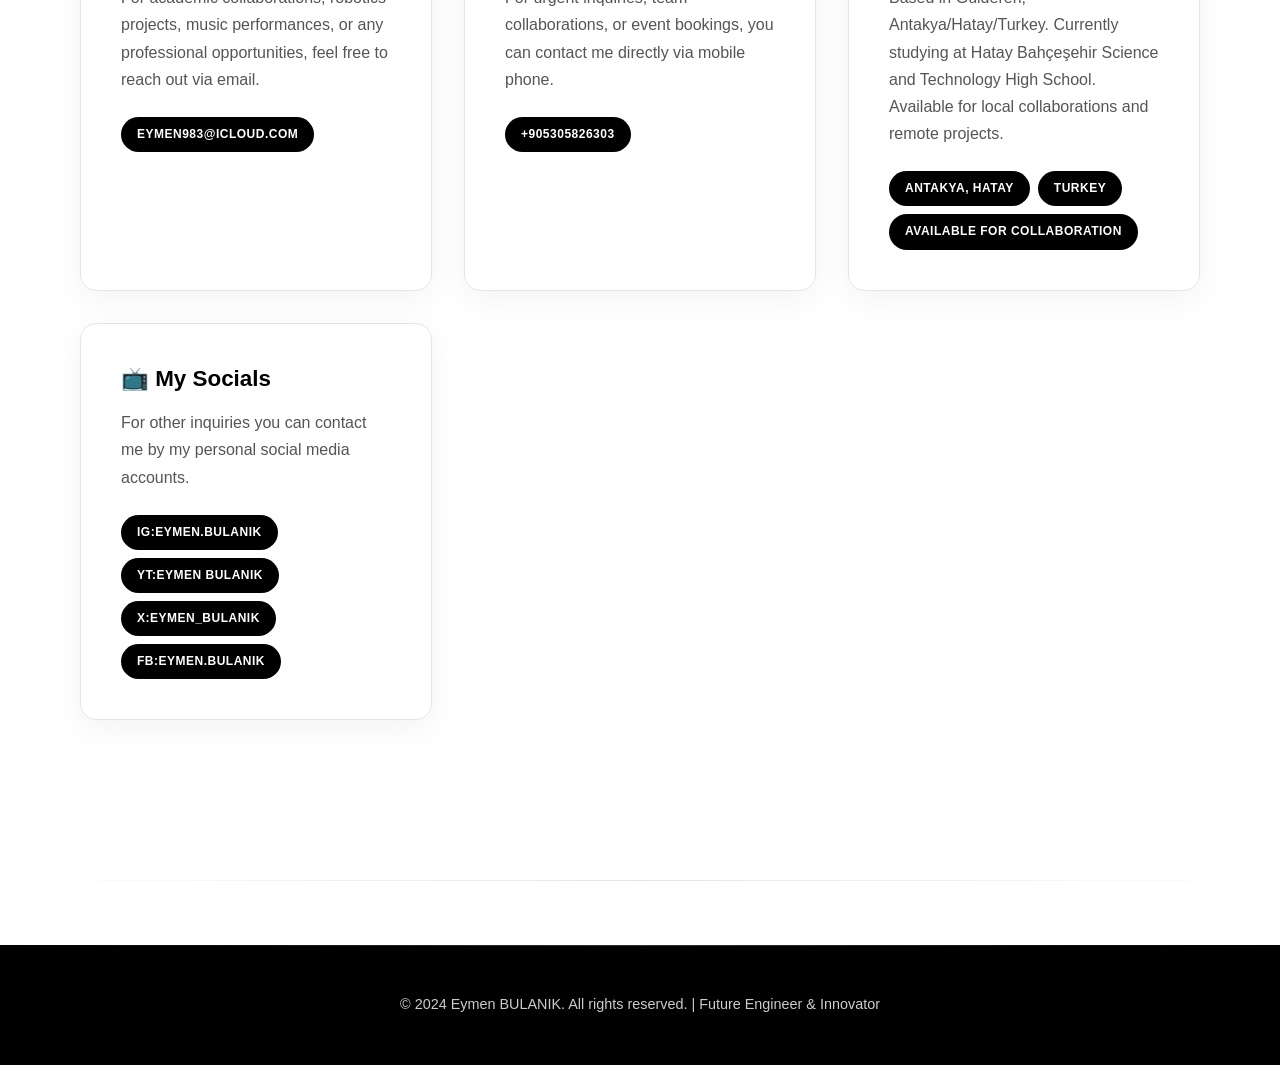
==== commit 49081496: "update site" ====
--- a/index.html
+++ b/index.html
@@ -9,7 +9,7 @@
     <link rel="preconnect" href="https://fonts.gstatic.com" crossorigin>
     <meta name="description" content="Eymen BULANIK - Science & Mathematics Student, Robotics Team Leader, and Professional Pianist. Showcasing robotics championships, academic excellence, and community service achievements.">
     <meta name="keywords" content="Eymen BULANIK, robotics, team leadership, piano, music, Model UN, community service, Fibonacci, Robotex, FRC, portfolio">
-<script src="https://lib.youware.com/youware-lib.1747145198.js" id="yourware-lib"></script></head>
+
 <body>
     <div class="scroll-indicator">
         <div class="scroll-progress"></div>
@@ -24,14 +24,13 @@
                 <li><a href="#education">Education</a></li>
                 <li><a href="#projects">Projects</a></li>
                 <li><a href="#awards">Awards</a></li>
-                <li><a href="#skills">Skills</a></li>
                 <li><a href="#contact">Contact</a></li>
             </ul>
         </nav>
     </header>
 
     <main>
-        <!-- Hero Section -->
+      
         <section id="home" class="hero">
             <div class="container">
                 <div class="hero-content">
@@ -42,7 +41,7 @@
             </div>
         </section>
 
-        <!-- About Section -->
+   
         <section id="about" class="about">
             <div class="container">
                 <h2 class="section-title">About Me</h2>
@@ -53,17 +52,18 @@
 
                     </div>
                     <div class="about-text">
-                        <p>Hi! I'm Eymen BULANIK, born June 19, 2008, and currently a student at Hatay Doga Schools on a 60% academic scholarship. I'm pursuing the Science-Mathematics track with a passion for robotics, technology, and music.</p>
-                        <p>As a team leader in multiple robotics competitions including Robotex and Fibonacci International, I've led my teams to achieve 2nd place in international competitions. I'm also the head of PR for our FRC team and co-founded an Instagram page for our robotics team.</p>
-                        <p>Music has been a significant part of my life since 5th grade - I'm a professional pianist and also play drums, guitar, and ukulele. I've performed in numerous school concerts and events, using my musical talents for community service and fundraising.</p>
-                        <p>I'm deeply committed to community service, having organized concerts and events to help earthquake victims, volunteered with children with cancer, and participated in various charitable activities. I believe in using my talents and skills to make a positive impact in my community.</p>
+                        <p>Hi! I’m Eymen Bulanık, born on June 19, 2008, and currently studying on a full scholarship at Hatay Doga Schools in the Science and Mathematics track. My world revolves around engineering, robotics, and music — all the things that make me curious about how ideas turn into reality.</p>
+                        <p>As a team leader in several robotics competitions including Robotex and Fibonacci International, I’ve guided my teams to international success, earning 2nd place worldwide. Beyond competing, I manage public relations for our FRC team and co-founded our robotics social media page to share what we create and learn.</p>
+                        <p>Music has been part of my life since 5th grade. I’m a professional pianist, and I taught myself to play the drums, guitar, and ukulele just by experimenting and listening. Performing at school concerts and events has always been more than music to me — it’s a way to connect with people and use art to bring joy or raise help when it’s needed most.</p>
+                        <p>Community service is another thing that keeps me grounded. I’ve organized concerts to support earthquake victims, volunteered with children with cancer, and helped run STEM workshops for village schools. These moments remind me how creativity, empathy, and technology can come together to make something meaningful.</p>
+                            <p></p>I’m still learning, still exploring, and still trying to understand how far this journey can go. Every project, every song, every new idea feels like another step forward — and I can’t wait to see where it takes me next.</p>
                         <a href="#projects" class="cta-button" style="margin-top: 2rem;">Explore My Work</a>
                     </div>
                 </div>
             </div>
         </section>
 
-        <!-- Education Section -->
+       
         <section id="education" class="education">
             <div class="container">
                 <h2 class="section-title">Education</h2>
@@ -72,7 +72,7 @@
                     <h3>Science-Mathematics Track</h3>
                     <h4><strong>Hatay Bahçeşehir Science and Technology High School & Doga High School</strong></h4>
                     <p><em>Current Student - Expected Graduation: 2026</em></p>
-                    <p><strong>Academic Scholarship:</strong> 60% Merit-based Scholarship</p>
+                    <p><strong>Academic Scholarship:</strong> 100% Merit-based Scholarship</p>
                     <p><strong>Academic Performance:</strong> Certificate of High Achievement since 4th Grade (GPA 85+)</p>
                     <p><strong>Recent Honors:</strong> Academic Honor Certificate (10th-11th Grade), Certificate of Excellence (11th Grade)</p>
                     <p><strong>Focus Areas:</strong> Science, Mathematics, Technology, Engineering, Robotics, Leadership</p>
@@ -81,7 +81,7 @@
             </div>
         </section>
 
-        <!-- Projects Section -->
+    
         <section id="projects">
             <div class="container">
                 <h2 class="section-title">Projects & Leadership</h2>
@@ -148,7 +148,7 @@
                         </div>
                     </div>
 
-                    <div class="card">
+                    <div class="card static-card">
                         <h3>Social Media & Sponsorship Management</h3>
                         <p>Co-founded Instagram page for robotics team building community engagement. Successfully found sponsors for Robotex, Fibonacci, FRC and T-MBA teams. Managed team promotion and sponsor relations across multiple competitive robotics platforms.</p>
                         <div class="tags">
@@ -163,10 +163,10 @@
             </div>
         </section>
 
-        <!-- Awards Section -->
+        
         <section id="awards" class="awards">
             <div class="container">
-                <h2 class="section-title">Awards & Recognition</h2>
+                <h2 class="section-title">Awards & Skills & Licenses</h2>
                 <p class="section-subtitle">Academic excellence, competition victories, and community service recognition</p>
                 <div class="card-container">
                     <div class="card">
@@ -180,72 +180,8 @@
                     </div>
 
                     <div class="card">
-                        <h3>Fibonacci International Championship</h3>
-                        <p>🥈 2nd Place in Fibonacci International Finals - Entrepreneurship Category. Led team to international recognition in this prestigious robotics competition, demonstrating leadership and innovative problem-solving skills.</p>
-                        <div class="tags">
-                            <span>International</span>
-                            <span>Robotics</span>
-                            <span>Silver Medal</span>
-                            <span>Entrepreneurship</span>
-                        </div>
-                    </div>
-
-                    <div class="card">
-                        <h3>Robotex Turkey Championships</h3>
-                        <p>🏆 2nd Place in Robotex Turkey Regionals and Jury's Special Award in Turkey Finals - Both in entrepreneurship category. Outstanding performance in national-level robotics competitions as team leader.</p>
-                        <div class="tags">
-                            <span>National</span>
-                            <span>Robotics</span>
-                            <span>Multiple Awards</span>
-                            <span>Team Leadership</span>
-                        </div>
-                    </div>
-
-                    <div class="card">
-                        <h3>Model United Nations Excellence</h3>
-                        <p>🏅 Outstanding Award at DogaMun and Certificate of Appreciation at Hatay DMUN as co-chair. Champion of yearly debates at both Bahçeşehir and Doga schools, demonstrating exceptional communication and leadership skills.</p>
-                        <div class="tags">
-                            <span>Model UN</span>
-                            <span>Outstanding Award</span>
-                            <span>Debate Champion</span>
-                            <span>Co-chair</span>
-                        </div>
-                    </div>
-
-                    <div class="card">
-                        <h3>Sports & Chess Championships</h3>
-                        <p>🏐 Champion of Bahçeşehir Hatay Volleyball Competition and 1st place in Hatay Doga Chess Competition. Licensed volleyball and chess player, member of Doga College Chess Team.</p>
-                        <div class="tags">
-                            <span>Volleyball Champion</span>
-                            <span>Chess Champion</span>
-                            <span>Licensed Player</span>
-                            <span>Team Member</span>
-                        </div>
-                    </div>
-
-                    <div class="card">
-                        <h3>Community Service Recognition</h3>
-                        <p>❤️ Certificate of Honor from LÖSEV for volunteering with children with cancer and Certificate of Honor from Doga Hatay for voluntary piano performances at multiple events. Recognized for exceptional community service.</p>
-                        <div class="tags">
-                            <span>Community Service</span>
-                            <span>LÖSEV Recognition</span>
-                            <span>Volunteer Work</span>
-                            <span>Music Service</span>
-                        </div>
-                    </div>
-                </div>
-            </div>
-        </section>
-
-        <!-- Skills Section -->
-        <section id="skills" class="skills">
-            <div class="container">
-                <h2 class="section-title">Licences & Skills</h2>
-                <p class="section-subtitle">Multi-disciplinary expertise spanning technology, music, leadership, and sports</p>
-                <div class="card-container">
-                    <div class="card">
                         <h3>Musical Expertise</h3>
-                        <p>Professional pianist since 5th grade performing in numerous school concerts and community events. Also proficient in drums, guitar, and ukulele, using musical talents for fundraising and community service activities.</p>
+                        <p>🎵 Professional pianist since 5th grade performing in numerous school concerts and community events. Also proficient in drums, guitar, and ukulele, using musical talents for fundraising and community service activities.</p>
                         <div class="tags">
                             <span>Professional Piano</span>
                             <span>Drums</span>
@@ -258,7 +194,7 @@
 
                     <div class="card">
                         <h3>Robotics & Engineering</h3>
-                        <p>Extensive experience leading robotics teams in Robotex, Fibonacci, and FRC competitions. Skilled in robot programming, team management, and competitive strategy development for international competitions.</p>
+                        <p>🤖 Extensive experience leading robotics teams in Robotex, Fibonacci, and FRC competitions. Skilled in robot programming, team management, and competitive strategy development for international competitions.</p>
                         <div class="tags">
                             <span>Robotics Programming</span>
                             <span>Team Leadership</span>
@@ -270,21 +206,8 @@
                     </div>
 
                     <div class="card">
-                        <h3>Leadership & Project Management</h3>
-                        <p>Proven leadership as team leader of T-MBA project team, head of PR for FRC team, and co-chair at Model UN conferences. Skilled in event organization, fundraising, and team coordination.</p>
-                        <div class="tags">
-                            <span>Team Leadership</span>
-                            <span>Event Organization</span>
-                            <span>Project Management</span>
-                            <span>Public Relations</span>
-                            <span>Fundraising</span>
-                            <span>Model UN</span>
-                        </div>
-                    </div>
-
-                    <div class="card">
                         <h3>Languages & Communication</h3>
-                        <p>Fluent in English and native Turkish speaker. Excellent communication skills demonstrated through Model UN participation, debate championships, and public speaking at various events and conferences.</p>
+                        <p>🇺🇸 Fluent in English and native Turkish speaker. Excellent communication skills demonstrated through Model UN participation, debate championships, and public speaking at various events and conferences.</p>
                         <div class="tags">
                             <span>English (Fluent)</span>
                             <span>Turkish (Native)</span>
@@ -296,36 +219,35 @@
                     </div>
 
                     <div class="card">
-                        <h3>Sports & Games</h3>
-                        <p>Licensed volleyball and chess player with championship victories. Member of Doga College Chess Team and experienced in table tennis. Demonstrates strategic thinking and competitive excellence across multiple disciplines.</p>
-                        <div class="tags">
-                            <span>Licensed Volleyball</span>
-                            <span>Licensed Chess</span>
-                            <span>Table Tennis</span>
+                        <h3>Sports & Chess Championships</h3>
+                        <p>🏐 Champion of Bahçeşehir Hatay Volleyball Competition and 1st place in Hatay Doga Chess Competition. Licensed volleyball and chess player, member of Doga College Chess Team.</p>
+                        <div class="tags">
+                            <span>Volleyball Champion</span>
                             <span>Chess Champion</span>
-                            <span>Volleyball Champion</span>
-                            <span>Strategic Thinking</span>
-                        </div>
-                    </div>
-
-                    <div class="card">
-                        <h3>Special Interests & Hobbies</h3>
-                        <p>Passionate about mechanics with interest in car design and engineering. Astronomy enthusiast who built own telescope at age 12. Interested in mythology from various cultures including Scandinavian, Greek, Turkish, and Japanese.</p>
-                        <div class="tags">
-                            <span>Mechanical Engineering</span>
-                            <span>Car Design</span>
-                            <span>Astronomy</span>
-                            <span>Telescope Building</span>
-                            <span>Mythology</span>
-                            <span>Cultural Studies</span>
-                        </div>
-                    </div>
-                </div>
-            </div>
-        </section>
+                            <span>Licensed Player</span>
+                            <span>Team Member</span>
+                        </div>
+                    </div>
+
+                    <div class="card">
+                        <h3>Community Service Recognition</h3>
+                        <p>❤️ Certificate of Honor from LÖSEV for volunteering with children with cancer and Certificate of Honor from Doga Hatay for voluntary piano performances at multiple events. Recognized for exceptional community service.</p>
+                        <div class="tags">
+                            <span>Community Service</span>
+                            <span>LÖSEV Recognition</span>
+                            <span>Volunteer Work</span>
+                            <span>Music Service</span>
+                        </div>
+                    </div>
+                </div>
+            </div>
+        </section>
+
+        
+        
 
        
-        <!-- Contact Section -->
+       
         <section id="contact" class="contact">
             <div class="container">
                 <h2 class="section-title">Get In Touch</h2>
@@ -372,7 +294,7 @@
         </section>
     </main>
 
-    <!-- Project Detail Modal -->
+  
     <div id="projectModal" class="modal-overlay">
         <div class="modal-content">
             <div class="modal-header">
--- a/style.css
+++ b/style.css
@@ -1,4 +1,4 @@
-/* Modern Portfolio CSS - Enhanced Design System */
+
 
 :root {
     --primary-black: #000000;
@@ -35,7 +35,7 @@
     padding: 0 24px;
 }
 
-/* Enhanced Header & Navigation */
+
 header {
     background: var(--primary-black);
     color: white;
@@ -102,7 +102,7 @@
     width: 100%;
 }
 
-/* Main Content */
+
 main {
     margin-top: 80px;
 }
@@ -218,7 +218,7 @@
     line-height: 1.4;
 }
 
-/* Enhanced Button Styles */
+
 .cta-button {
     background: white;
     color: var(--primary-black);
@@ -258,7 +258,7 @@
     box-shadow: 0 15px 40px rgba(255,255,255,0.3);
 }
 
-/* Enhanced About Section */
+
 .about {
     background: white;
     position: relative;
@@ -321,7 +321,7 @@
     margin-bottom: 1.5rem;
 }
 
-/* Education Section Enhancement */
+
 .education {
     background: var(--light-gray);
 }
@@ -381,7 +381,7 @@
     line-height: 1.6;
 }
 
-/* Enhanced Project Cards */
+
 .card-container {
     display: grid;
     grid-template-columns: repeat(auto-fit, minmax(350px, 1fr));
@@ -463,7 +463,7 @@
     transform: scale(1.05);
 }
 
-/* Enhanced Code Section */
+
 .code {
     background: var(--light-gray);
     position: relative;
@@ -593,7 +593,7 @@
     transform: scale(1.05);
 }
 
-/* Download Button Styles */
+
 .download-btn {
     background: var(--primary-black);
     color: white;
@@ -640,7 +640,7 @@
     transform: translateY(-1px) scale(1.02);
 }
 
-/* Enhanced Scroll Progress Indicator */
+
 .scroll-indicator {
     position: fixed;
     top: 80px;
@@ -670,7 +670,7 @@
     background: linear-gradient(90deg, transparent, white);
 }
 
-/* Responsive Design */
+
 @media (max-width: 1024px) {
     .container {
         padding: 0 20px;
@@ -762,12 +762,12 @@
     }
 }
 
-/* Smooth scrolling and modern effects */
+
 html {
     scroll-behavior: smooth;
 }
 
-/* Custom selection colors */
+
 ::selection {
     background: var(--primary-black);
     color: white;
@@ -778,14 +778,14 @@
     color: white;
 }
 
-/* Enhanced focus styles for accessibility */
+
 button:focus,
 a:focus {
     outline: 2px solid var(--primary-black);
     outline-offset: 2px;
 }
 
-/* Loading animation for images */
+
 img {
     transition: opacity 0.3s ease;
 }
@@ -794,19 +794,19 @@
     opacity: 0;
 }
 
-/* Smooth transitions for all interactive elements */
+
 button, a, input, textarea {
     transition: var(--transition-smooth);
 }
 
-/* Additional visual enhancements */
+
 .section-divider {
     height: 1px;
     background: linear-gradient(90deg, transparent, var(--border-light), transparent);
     margin: 4rem 0;
 }
 
-/* Footer enhancement */
+
 footer {
     background: var(--primary-black);
     color: white;
@@ -830,7 +830,7 @@
     font-size: 0.9rem;
 }
 
-/* Modal Styles for Project Details */
+
 .modal-overlay {
     position: fixed;
     top: 0;
@@ -913,7 +913,7 @@
     padding: 0;
 }
 
-/* Project Hero Section */
+
 .project-hero {
     background: linear-gradient(135deg, var(--primary-black) 0%, var(--accent-gray) 100%);
     color: white;
@@ -962,7 +962,7 @@
     opacity: 0.9;
 }
 
-/* Project Content Sections */
+
 .project-content {
     padding: 3rem;
 }
@@ -980,7 +980,7 @@
     padding-bottom: 1rem;
 }
 
-/* Project Gallery */
+
 .project-gallery {
     display: grid;
     grid-template-columns: repeat(auto-fit, minmax(300px, 1fr));
@@ -1047,7 +1047,7 @@
     background: white;
 }
 
-/* Project Videos */
+
 .project-videos {
     display: grid;
     grid-template-columns: repeat(auto-fit, minmax(400px, 1fr));
@@ -1083,7 +1083,7 @@
     background: white;
 }
 
-/* Project Skills */
+
 .project-skills {
     display: flex;
     flex-wrap: wrap;
@@ -1110,7 +1110,7 @@
     transform: scale(1.05);
 }
 
-/* Project Achievements */
+
 .project-achievements {
     display: grid;
     grid-template-columns: repeat(auto-fit, minmax(350px, 1fr));
@@ -1194,7 +1194,7 @@
     box-shadow: 0 5px 20px var(--shadow-medium);
 }
 
-/* Enhanced Card Cursor */
+
 .card {
     cursor: pointer;
     position: relative;
@@ -1224,7 +1224,7 @@
     opacity: 1;
 }
 
-/* Responsive Modal */
+
 @media (max-width: 768px) {
     .modal-content {
         width: 95%;
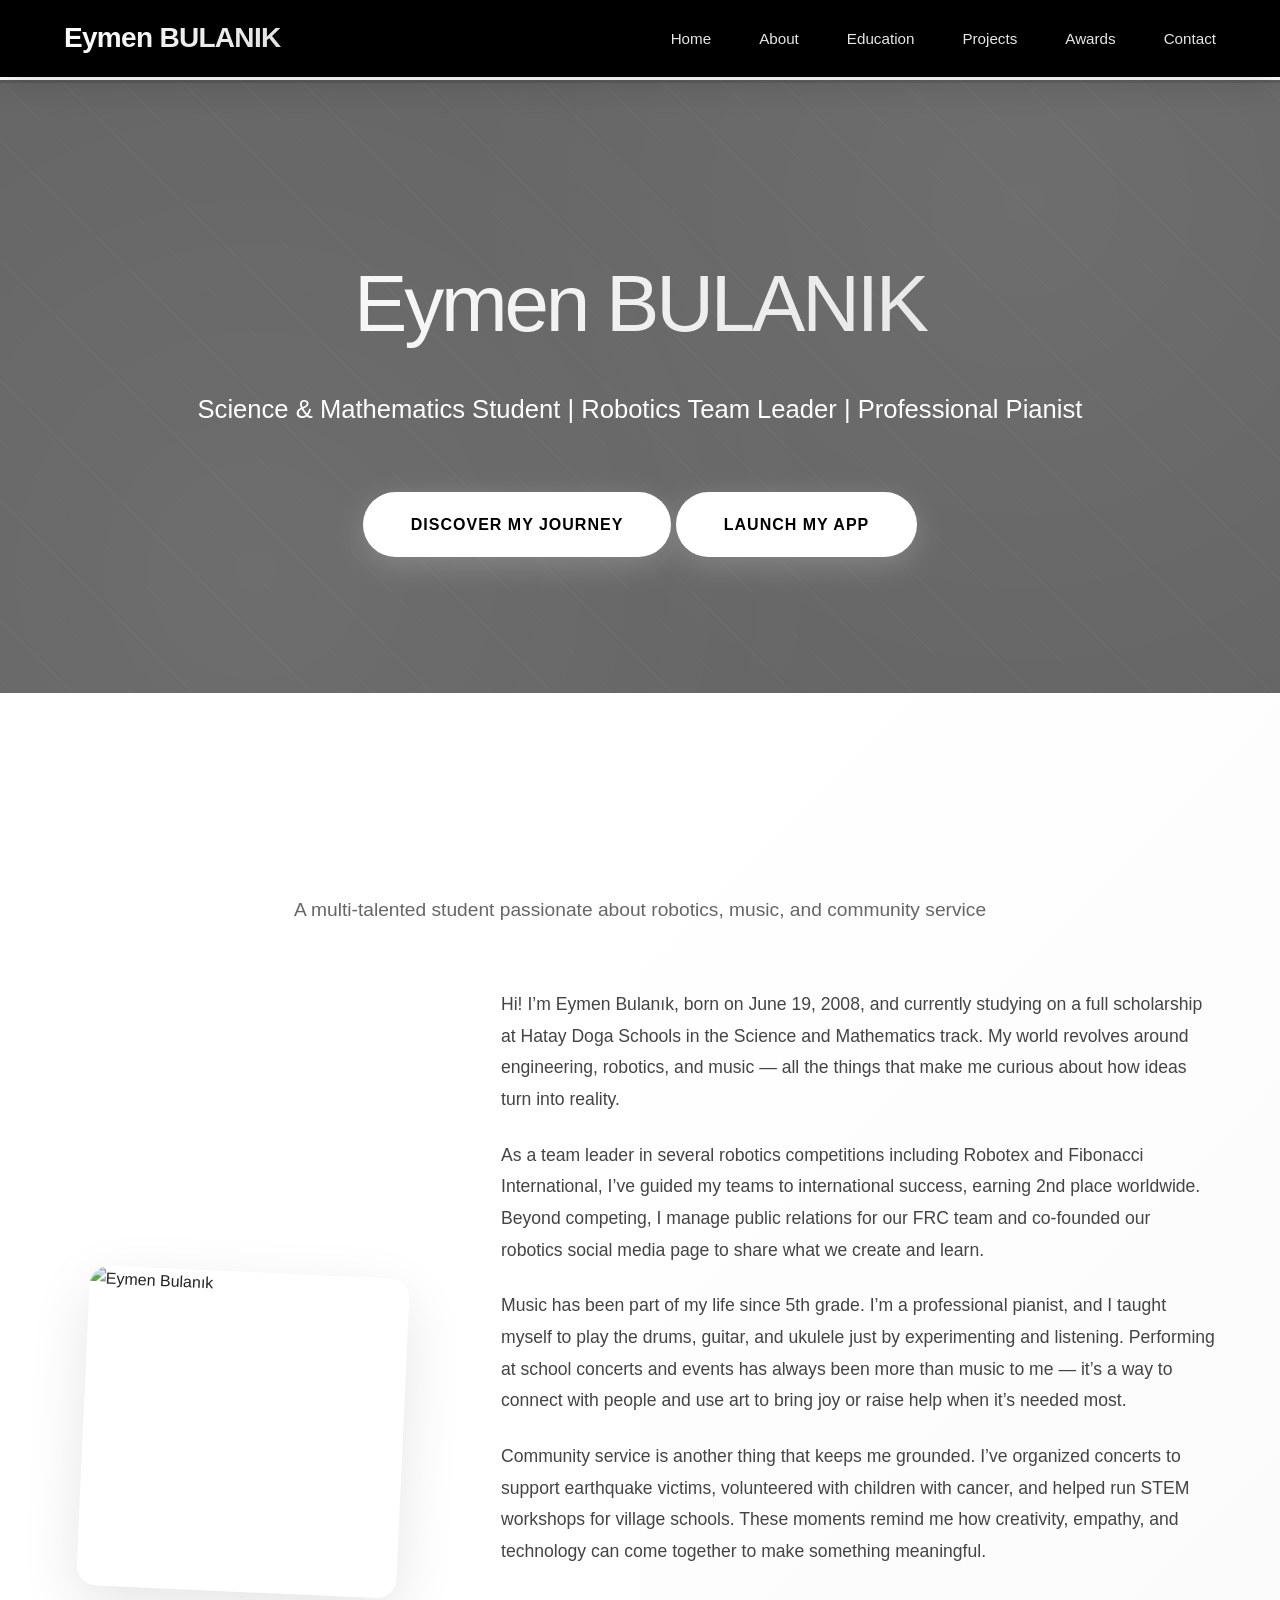
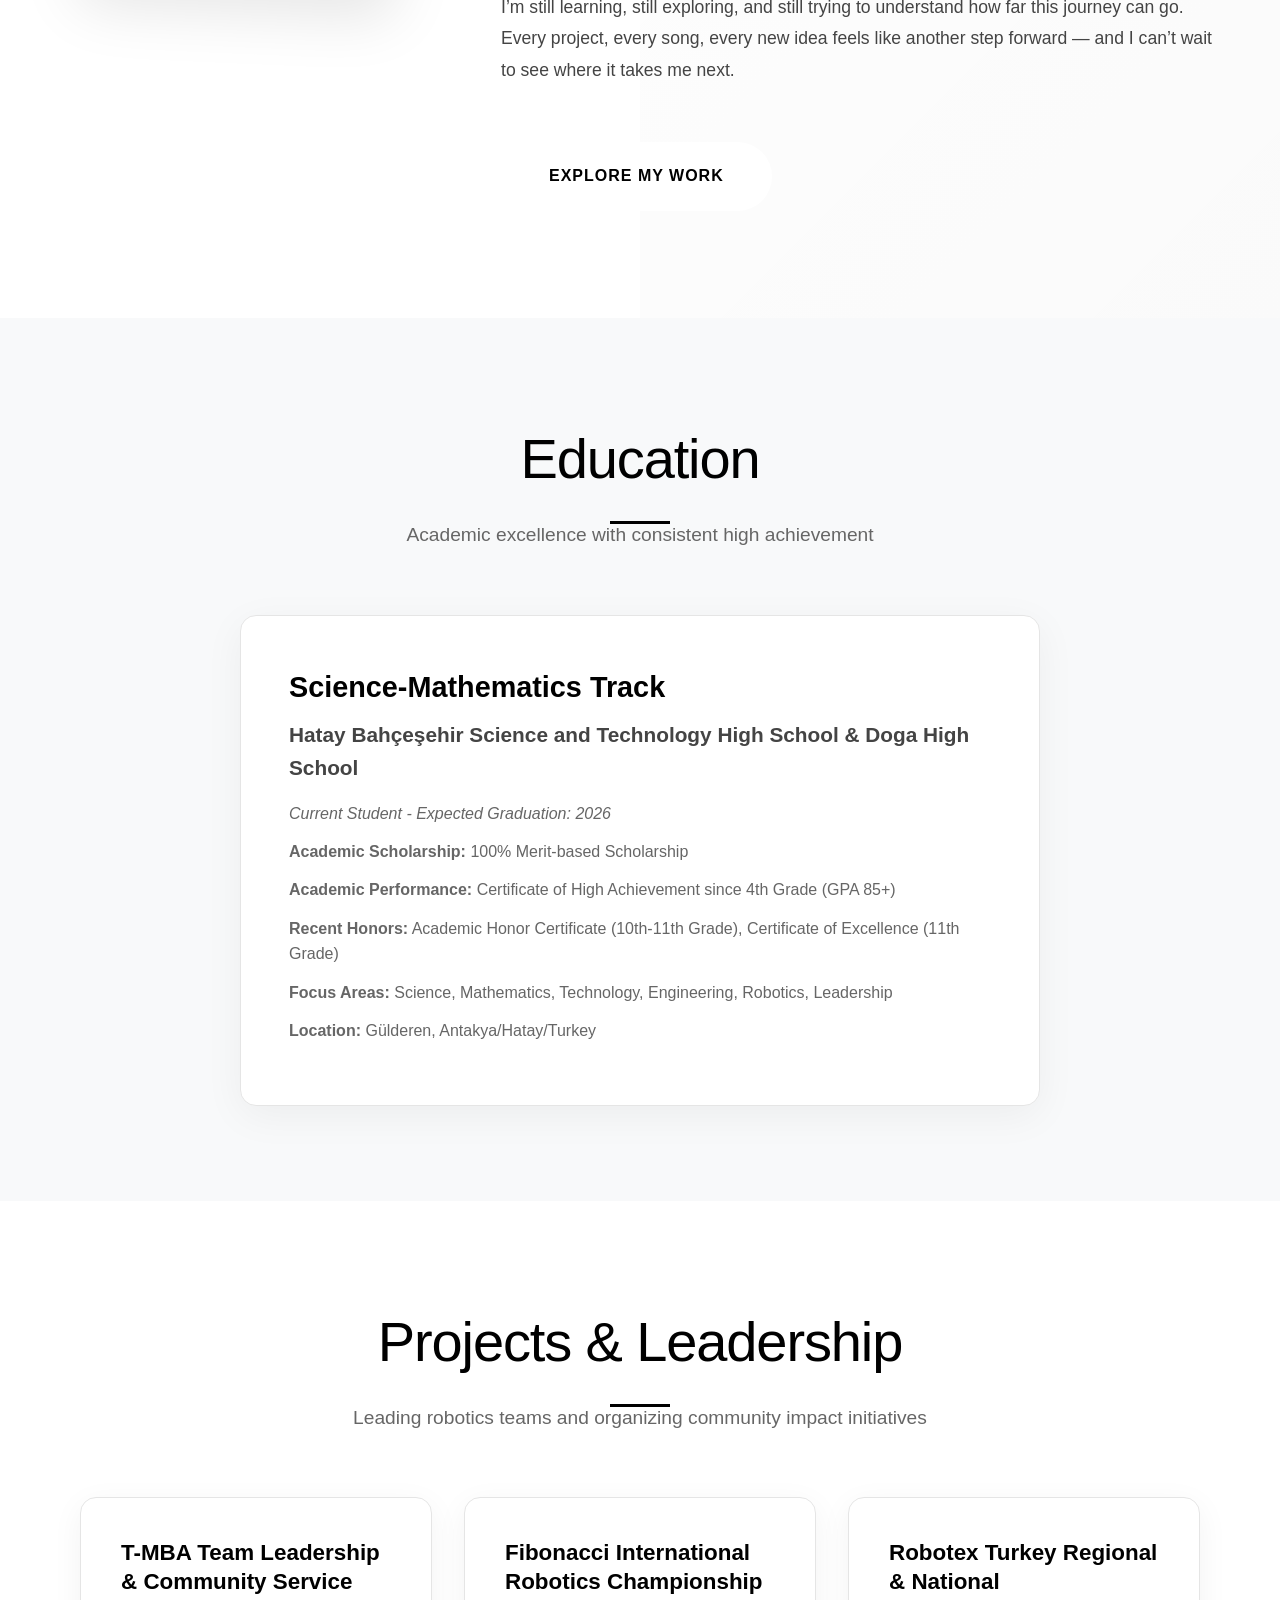
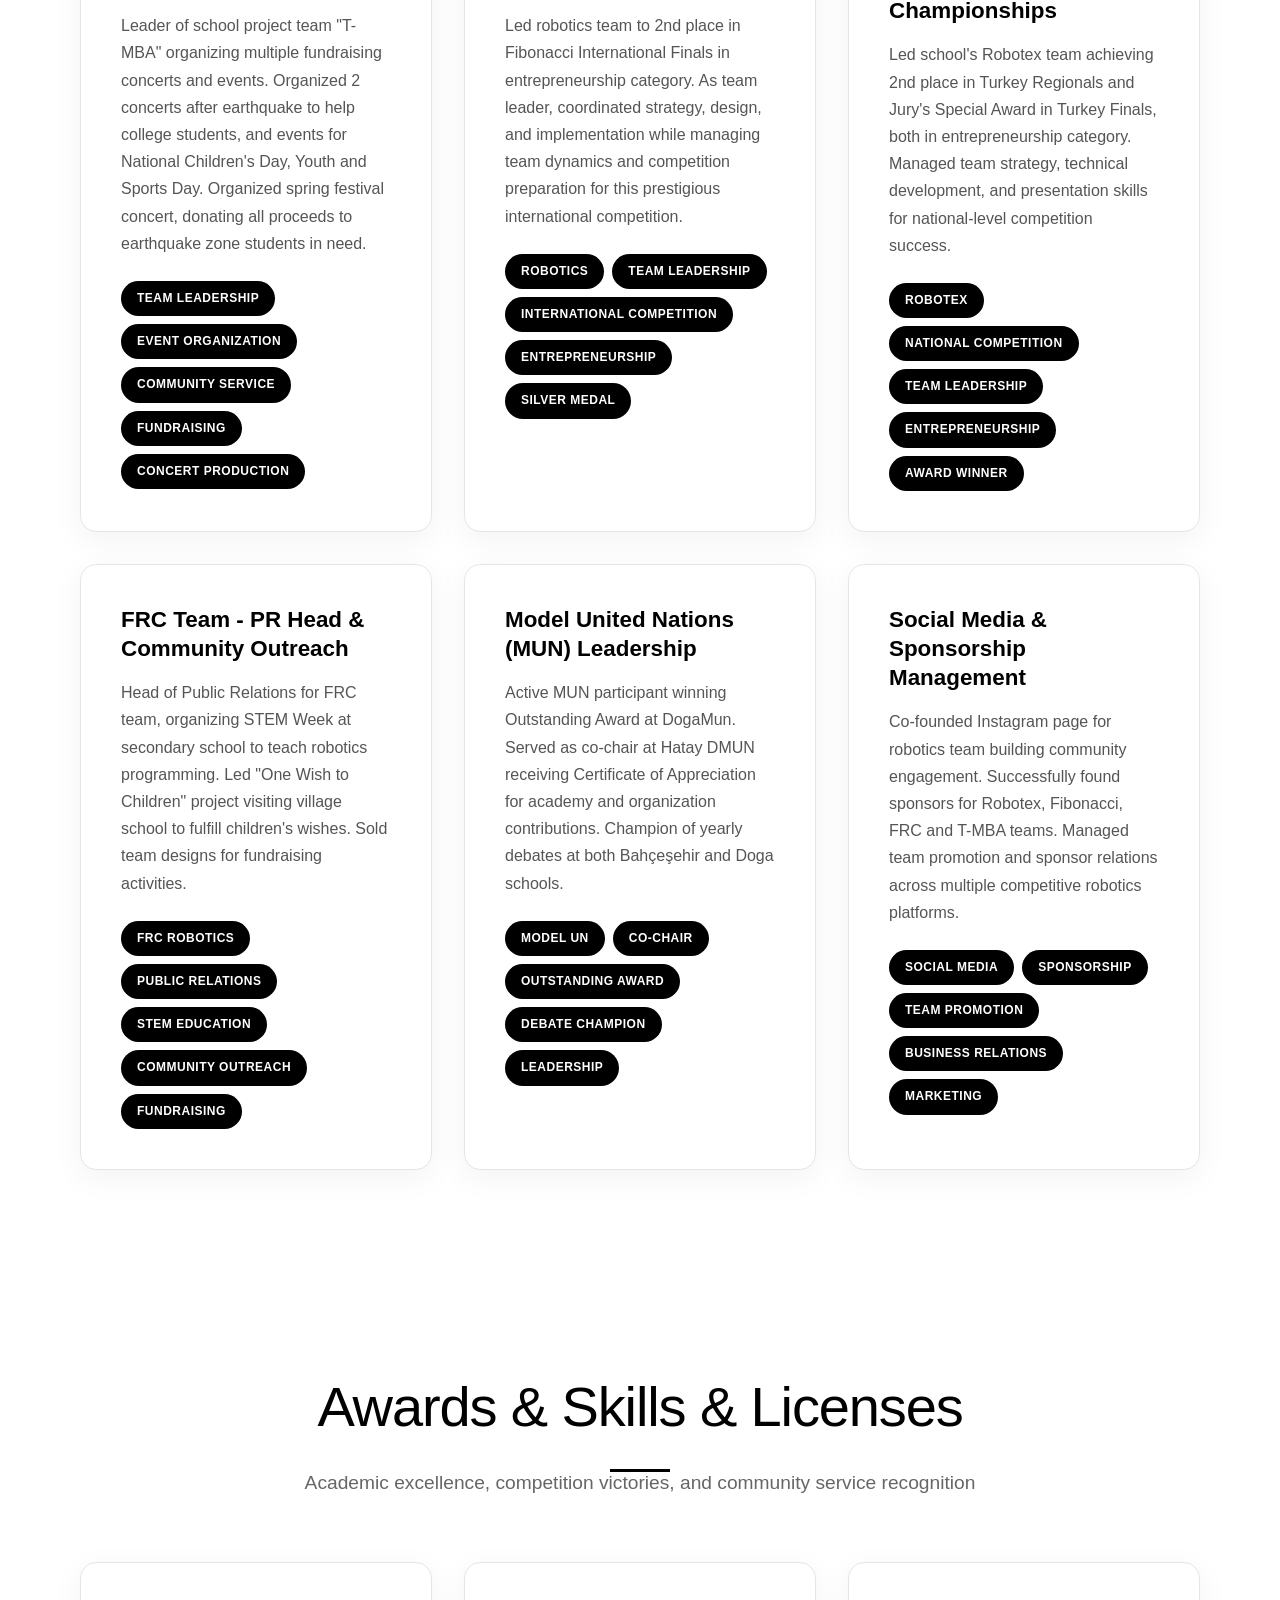
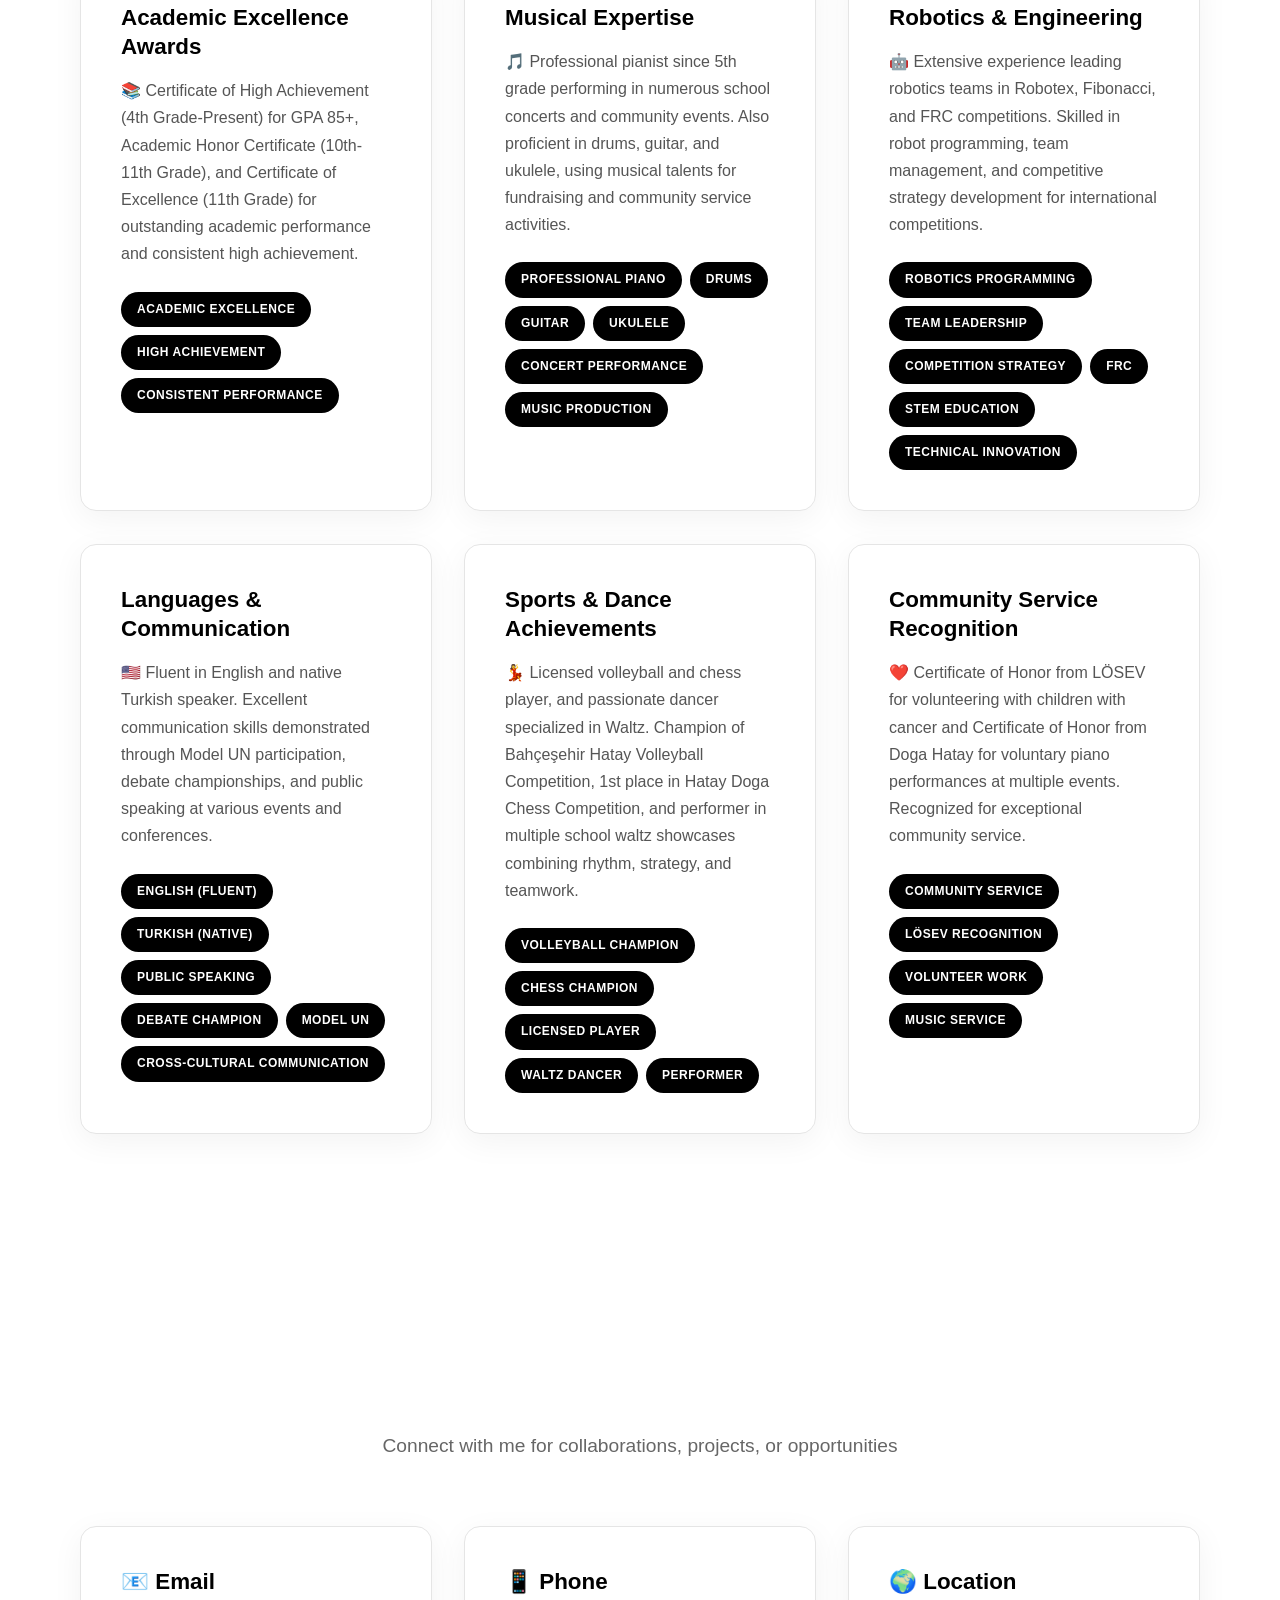
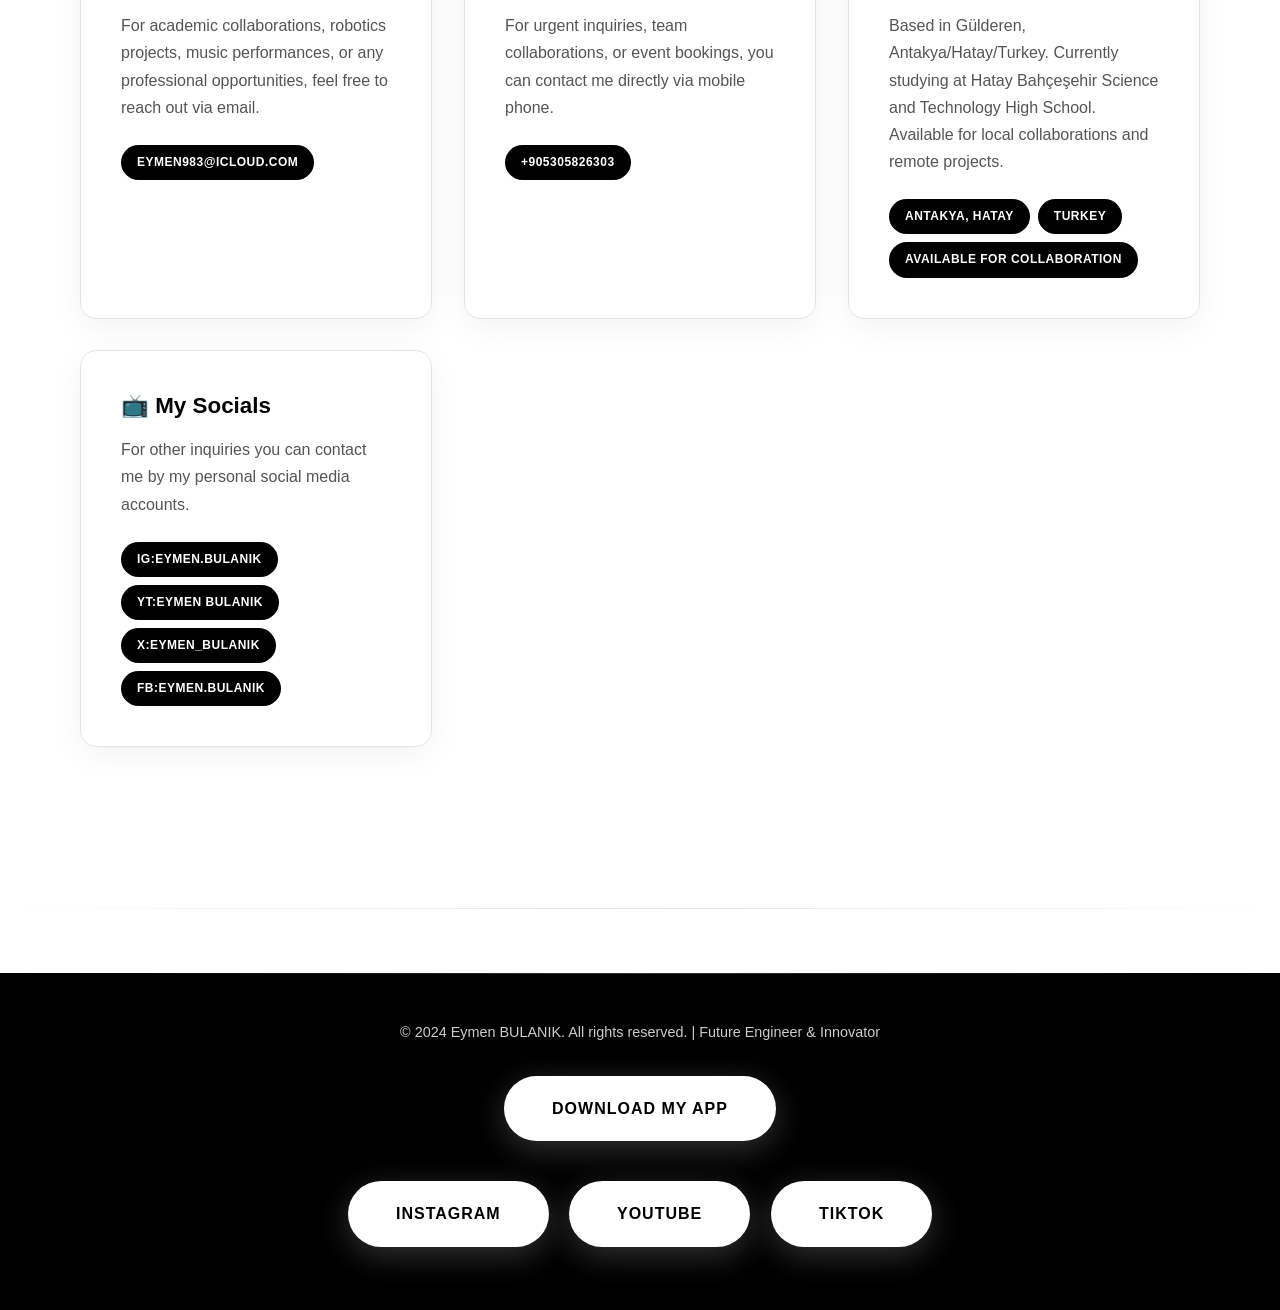
==== commit 52ab6bc1: "update site" ====
--- a/index.html
+++ b/index.html
@@ -37,6 +37,10 @@
                     <h1>Eymen BULANIK</h1>
                     <p class="subtitle">Science & Mathematics Student | Robotics Team Leader | Professional Pianist</p>
                     <a href="#about" class="cta-button">Discover My Journey</a>
+                    <a href="https://apps.apple.com/app/id6686408566" target="_blank" class="cta-button" style="margin-top: 1rem;">
+    Launch My App 
+</a>
+
                 </div>
             </div>
         </section>
@@ -219,16 +223,16 @@
                     </div>
 
                     <div class="card">
-                        <h3>Sports & Chess Championships</h3>
-                        <p>🏐 Champion of Bahçeşehir Hatay Volleyball Competition and 1st place in Hatay Doga Chess Competition. Licensed volleyball and chess player, member of Doga College Chess Team.</p>
-                        <div class="tags">
+                         <h3>Sports & Dance Achievements</h3>
+                             <p>💃 Licensed volleyball and chess player, and passionate dancer specialized in Waltz. Champion of Bahçeşehir Hatay Volleyball Competition, 1st place in Hatay Doga Chess Competition, and performer in multiple school waltz showcases combining rhythm, strategy, and teamwork.</p>
+                          <div class="tags">
                             <span>Volleyball Champion</span>
-                            <span>Chess Champion</span>
+                           <span>Chess Champion</span>
                             <span>Licensed Player</span>
-                            <span>Team Member</span>
-                        </div>
-                    </div>
-
+                           <span>Waltz Dancer</span>
+                            <span>Performer</span>
+                            </div>
+ </div>
                     <div class="card">
                         <h3>Community Service Recognition</h3>
                         <p>❤️ Certificate of Honor from LÖSEV for volunteering with children with cancer and Certificate of Honor from Doga Hatay for voluntary piano performances at multiple events. Recognized for exceptional community service.</p>
@@ -363,10 +367,43 @@
     <div class="section-divider"></div>
 
     <footer>
-        <div class="container">
-            <p>&copy; 2024 Eymen BULANIK. All rights reserved. | Future Engineer & Innovator</p>
+    <div class="container">
+        <p>&copy; 2024 Eymen BULANIK. All rights reserved. | Future Engineer & Innovator</p>
+        
+        <div style="margin-top: 1.5rem;">
+            <a href="https://apps.apple.com/app/id6686408566" 
+               target="_blank" 
+               class="cta-button" 
+               style="background:white; color:black; margin:0.5rem;">
+               Download My App
+            </a>
         </div>
-    </footer>
+
+        <div style="margin-top: 1rem;">
+            <a href="https://www.instagram.com/eymen.bulanik" 
+               target="_blank" 
+               class="cta-button" 
+               style="background:white; color:black; margin:0.5rem;">
+               Instagram
+            </a>
+            
+            <a href="https://www.youtube.com/@eymen.bulanik" 
+               target="_blank" 
+               class="cta-button" 
+               style="background:white; color:black; margin:0.5rem;">
+               YouTube
+            </a>
+            
+            <a href="https://www.tiktok.com/@eymen.bulanik" 
+               target="_blank" 
+               class="cta-button" 
+               style="background:white; color:black; margin:0.5rem;">
+               TikTok
+            </a>
+        </div>
+    </div>
+</footer>
+
 
     <script src="script.js"></script>
 </body>
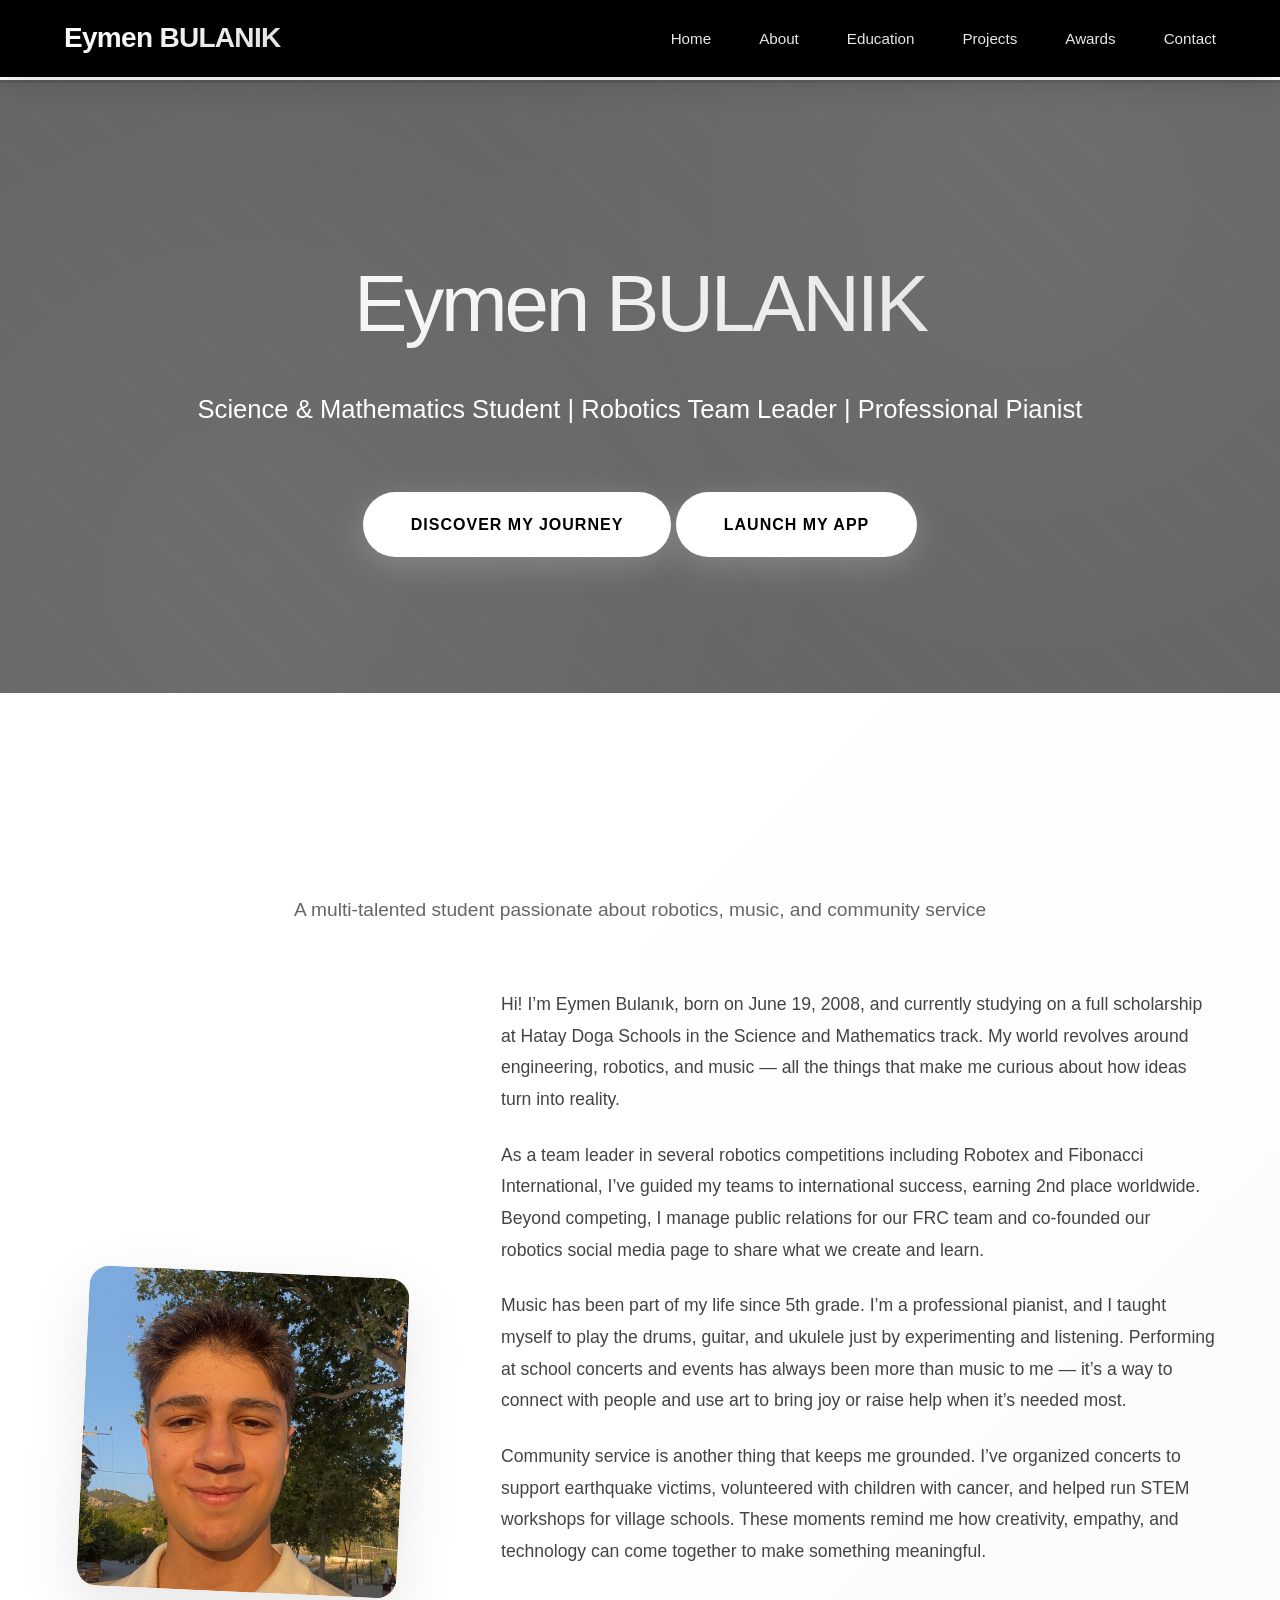
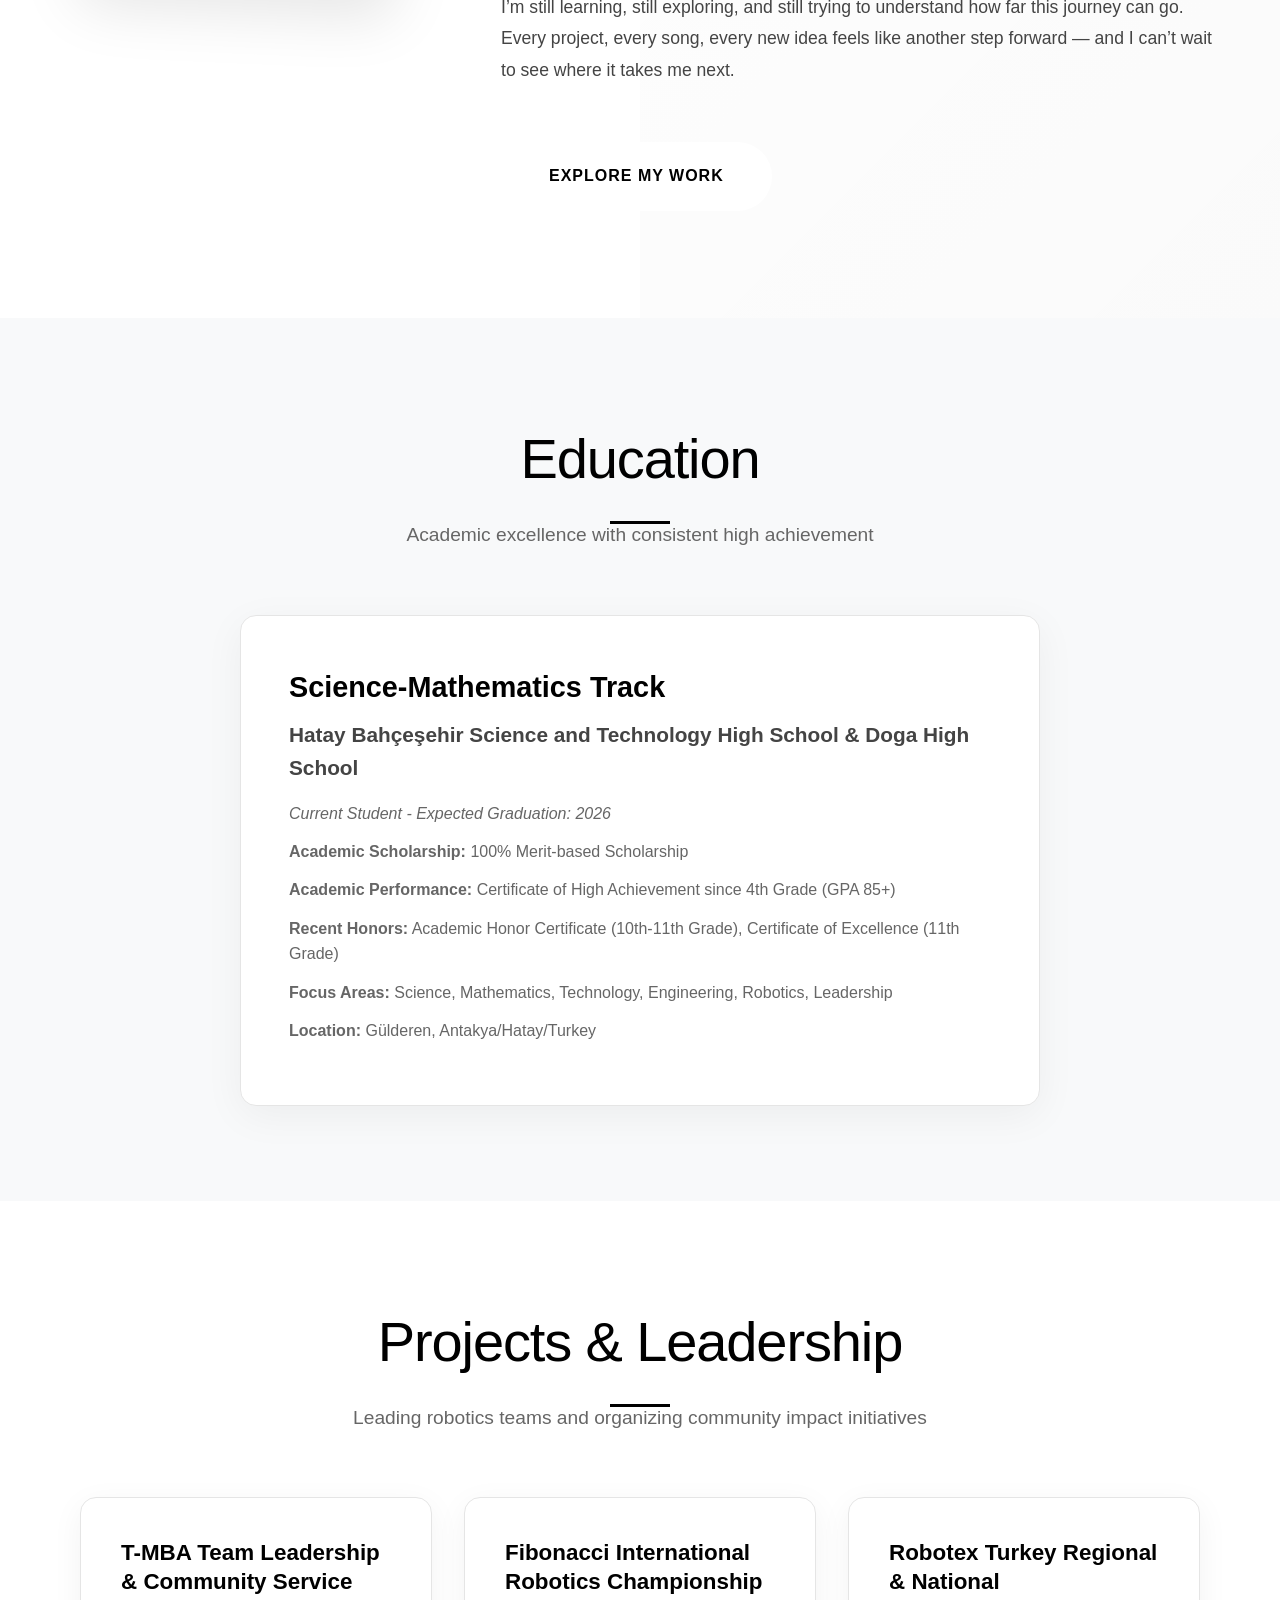
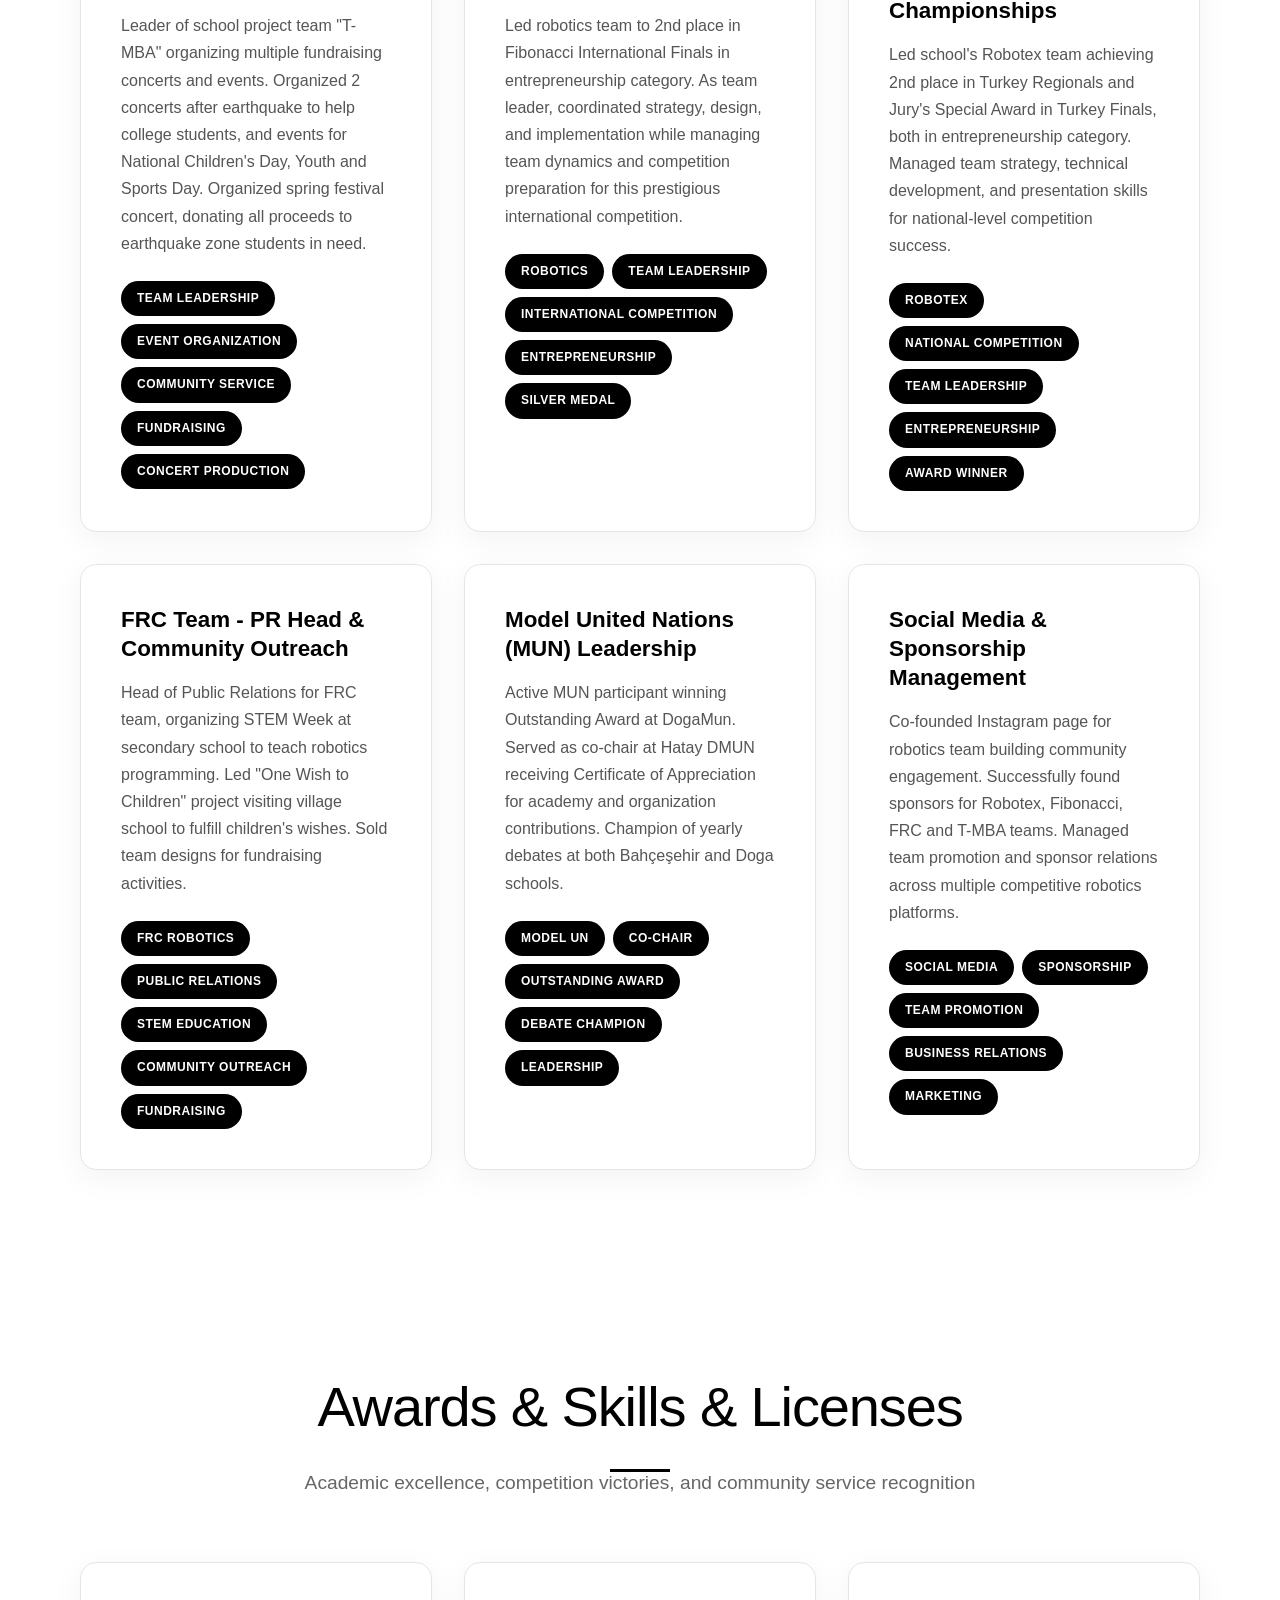
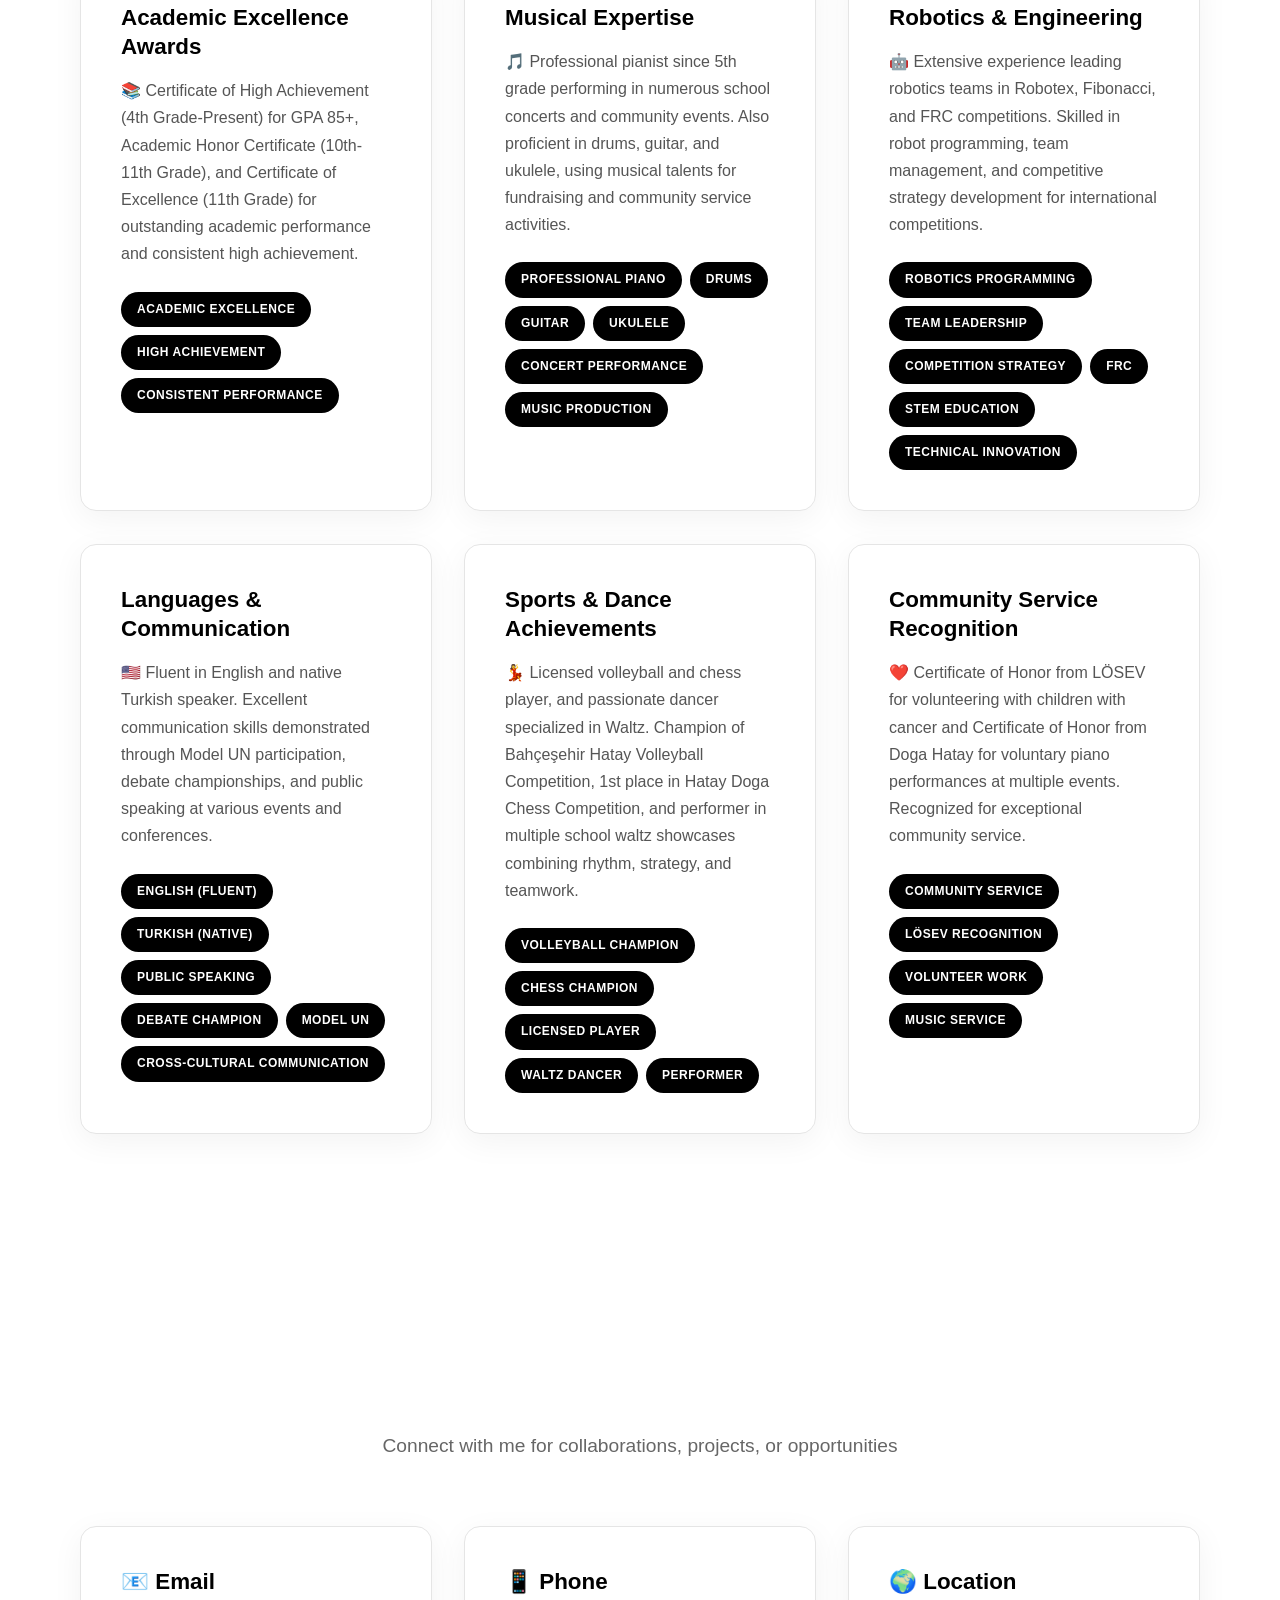
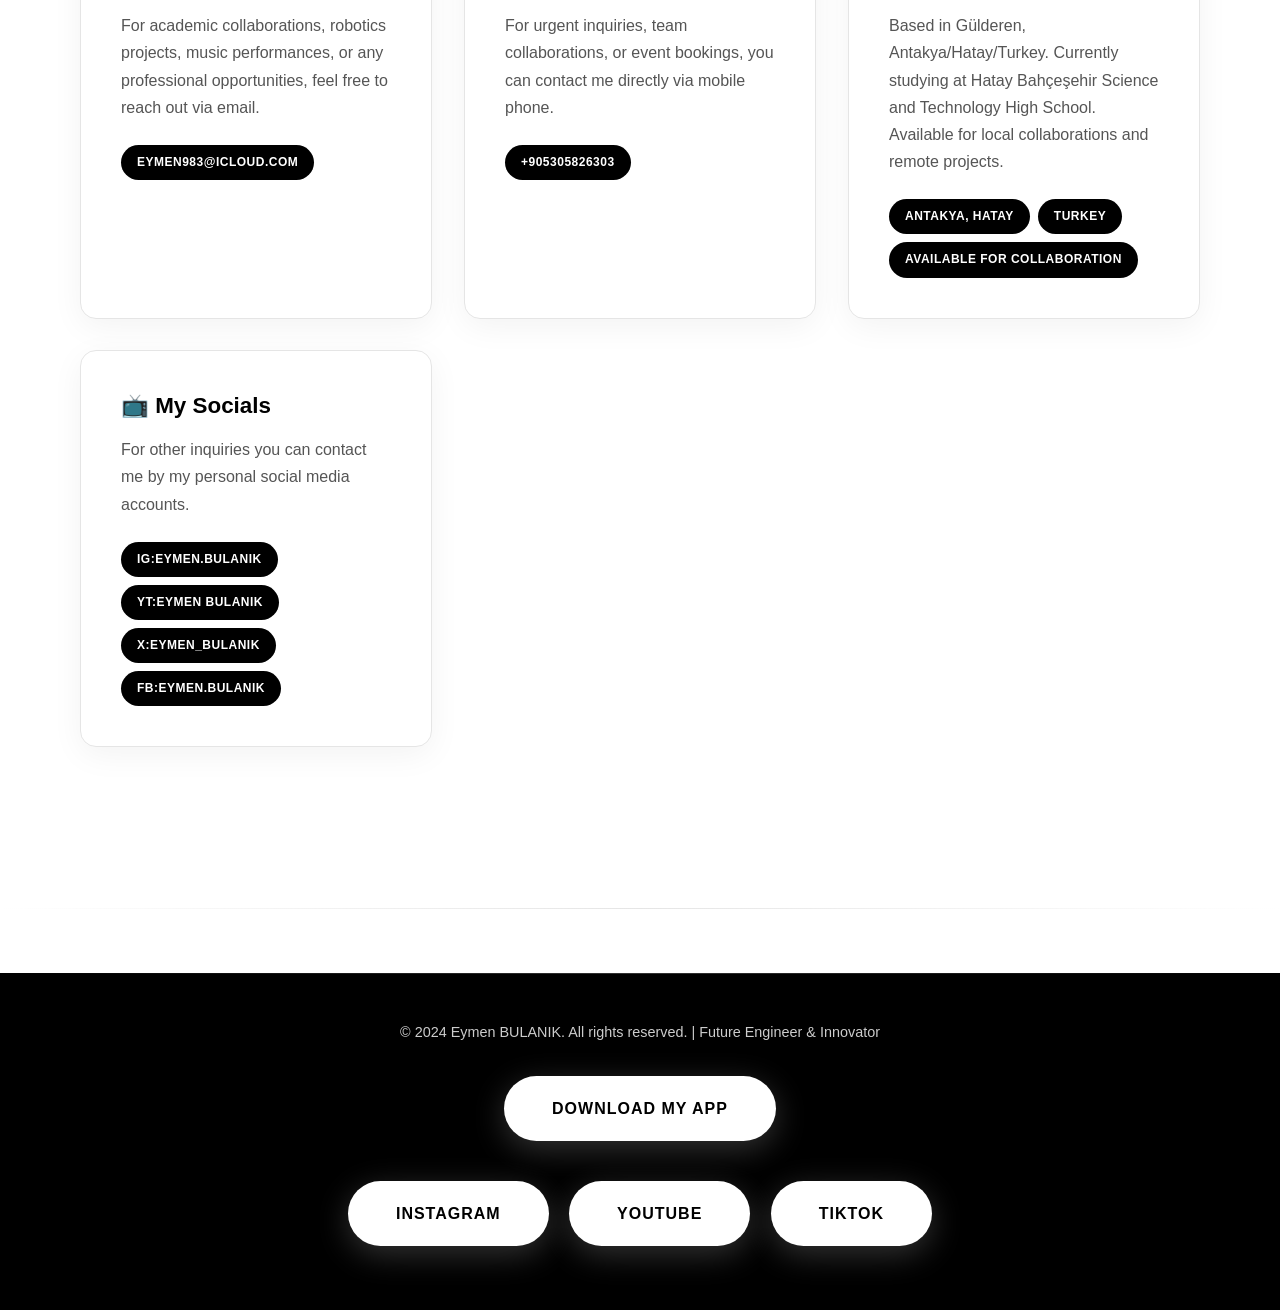
==== commit c3035f9c: "Fix media path casing in index.html" ====
--- a/index.html
+++ b/index.html
@@ -52,7 +52,7 @@
                 <p class="section-subtitle">A multi-talented student passionate about robotics, music, and community service</p>
                 <div class="about-content">
                     <div class="profile-img">
-          <img src="pp2.jpg" alt="Eymen Bulanık">
+          <img src="pp2.JPG" alt="Eymen Bulanık">
 
                     </div>
                     <div class="about-text">
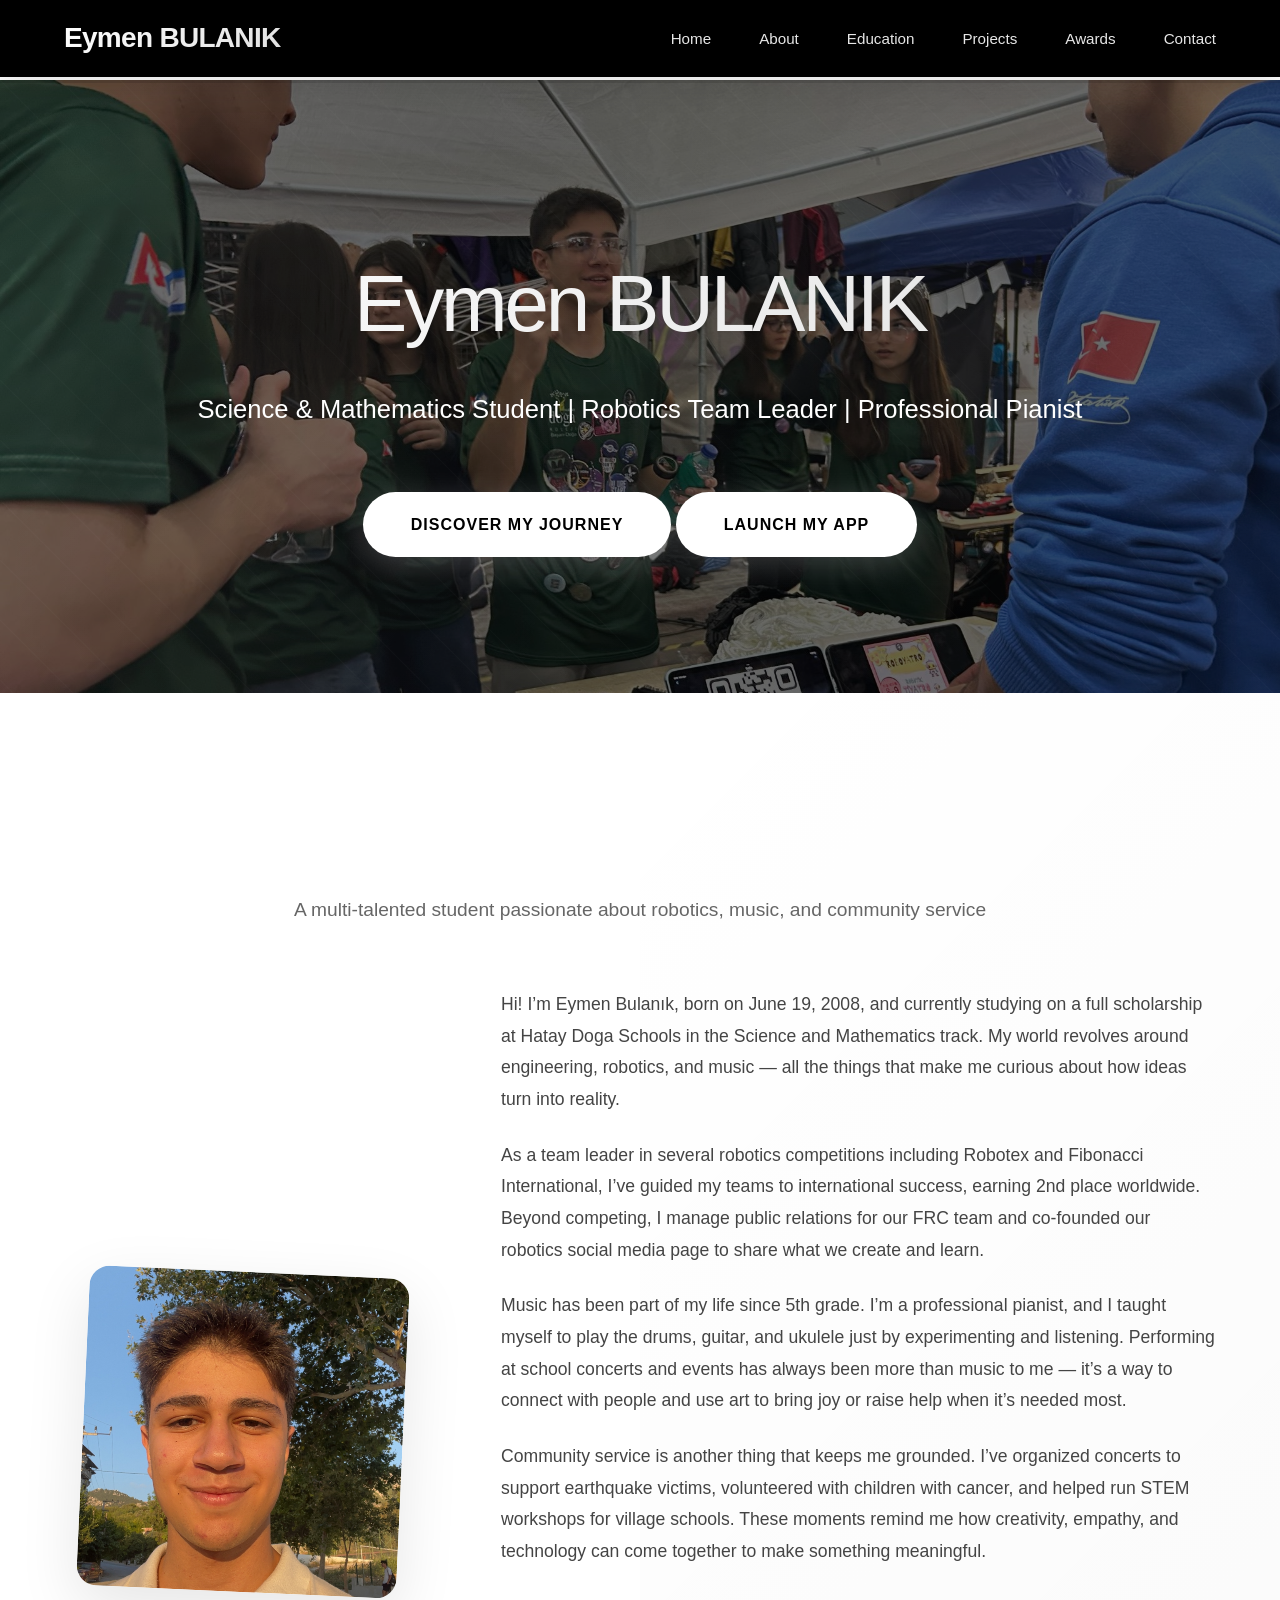
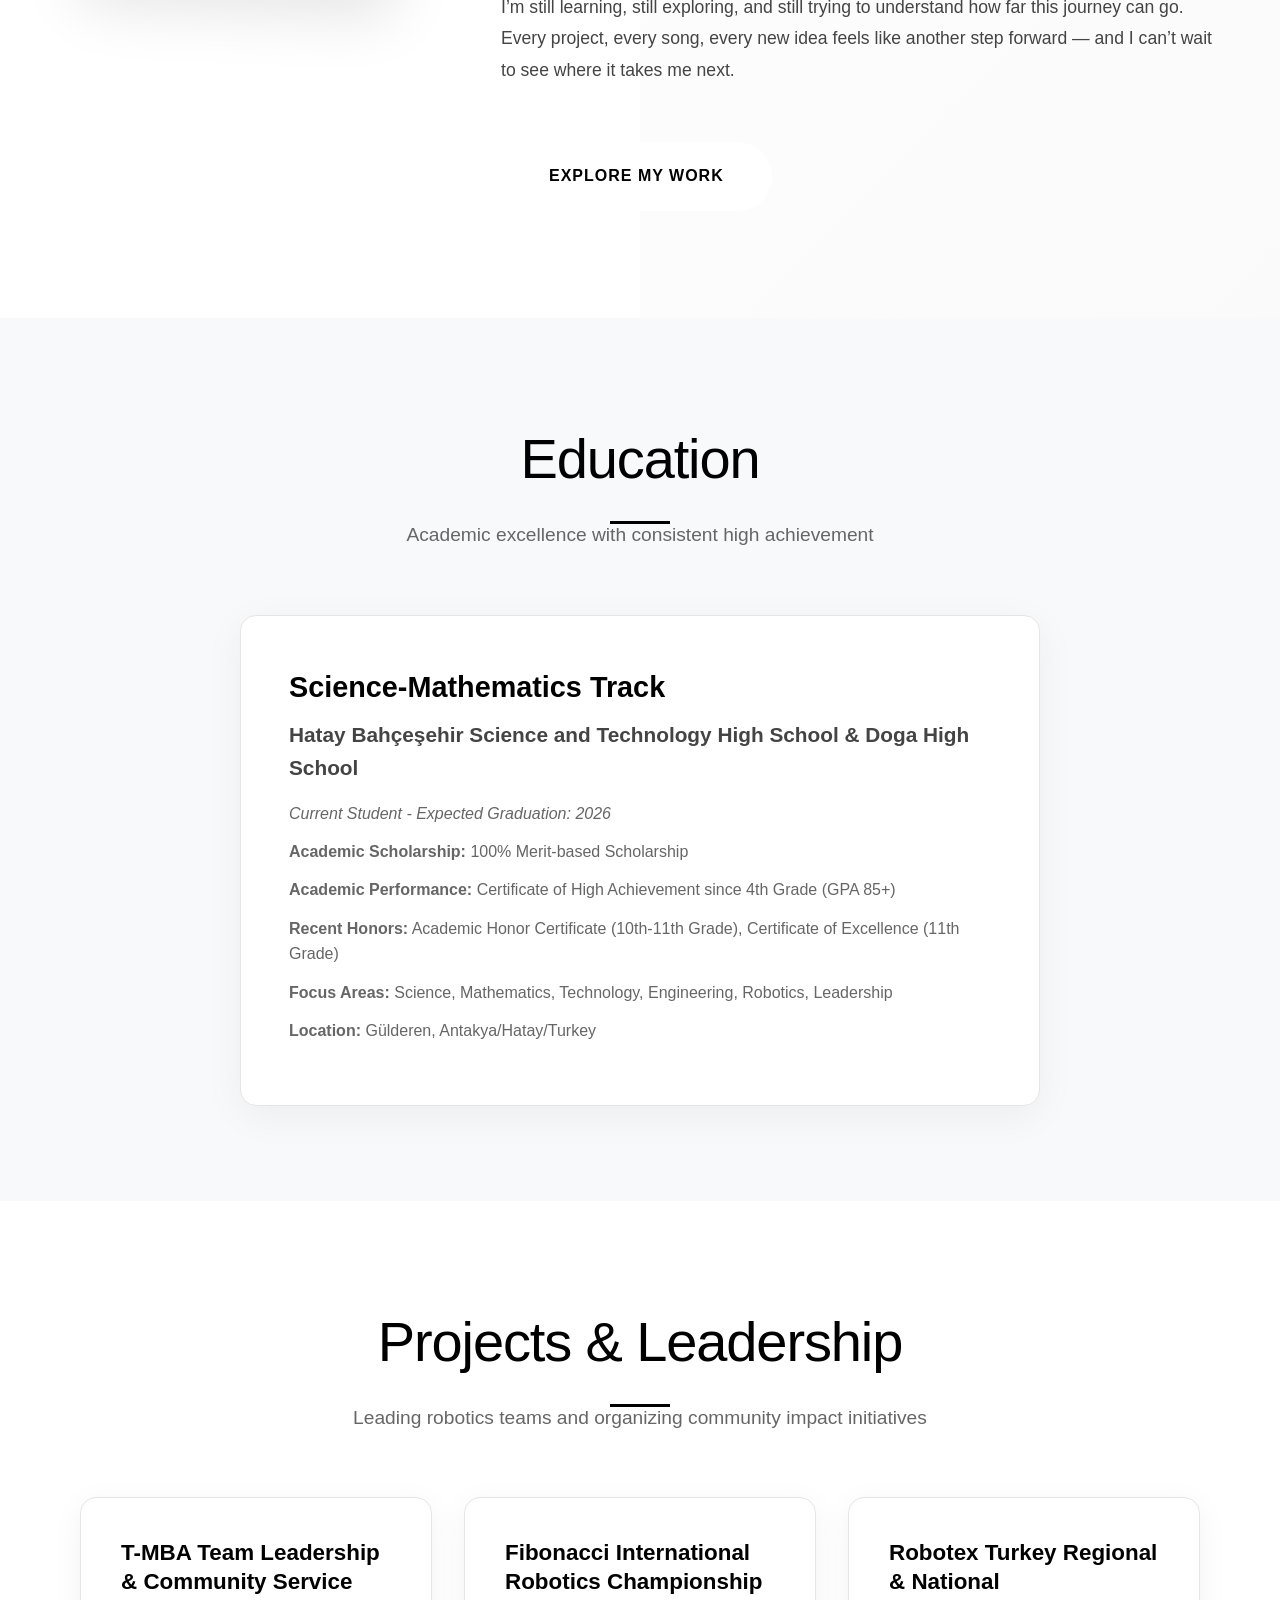
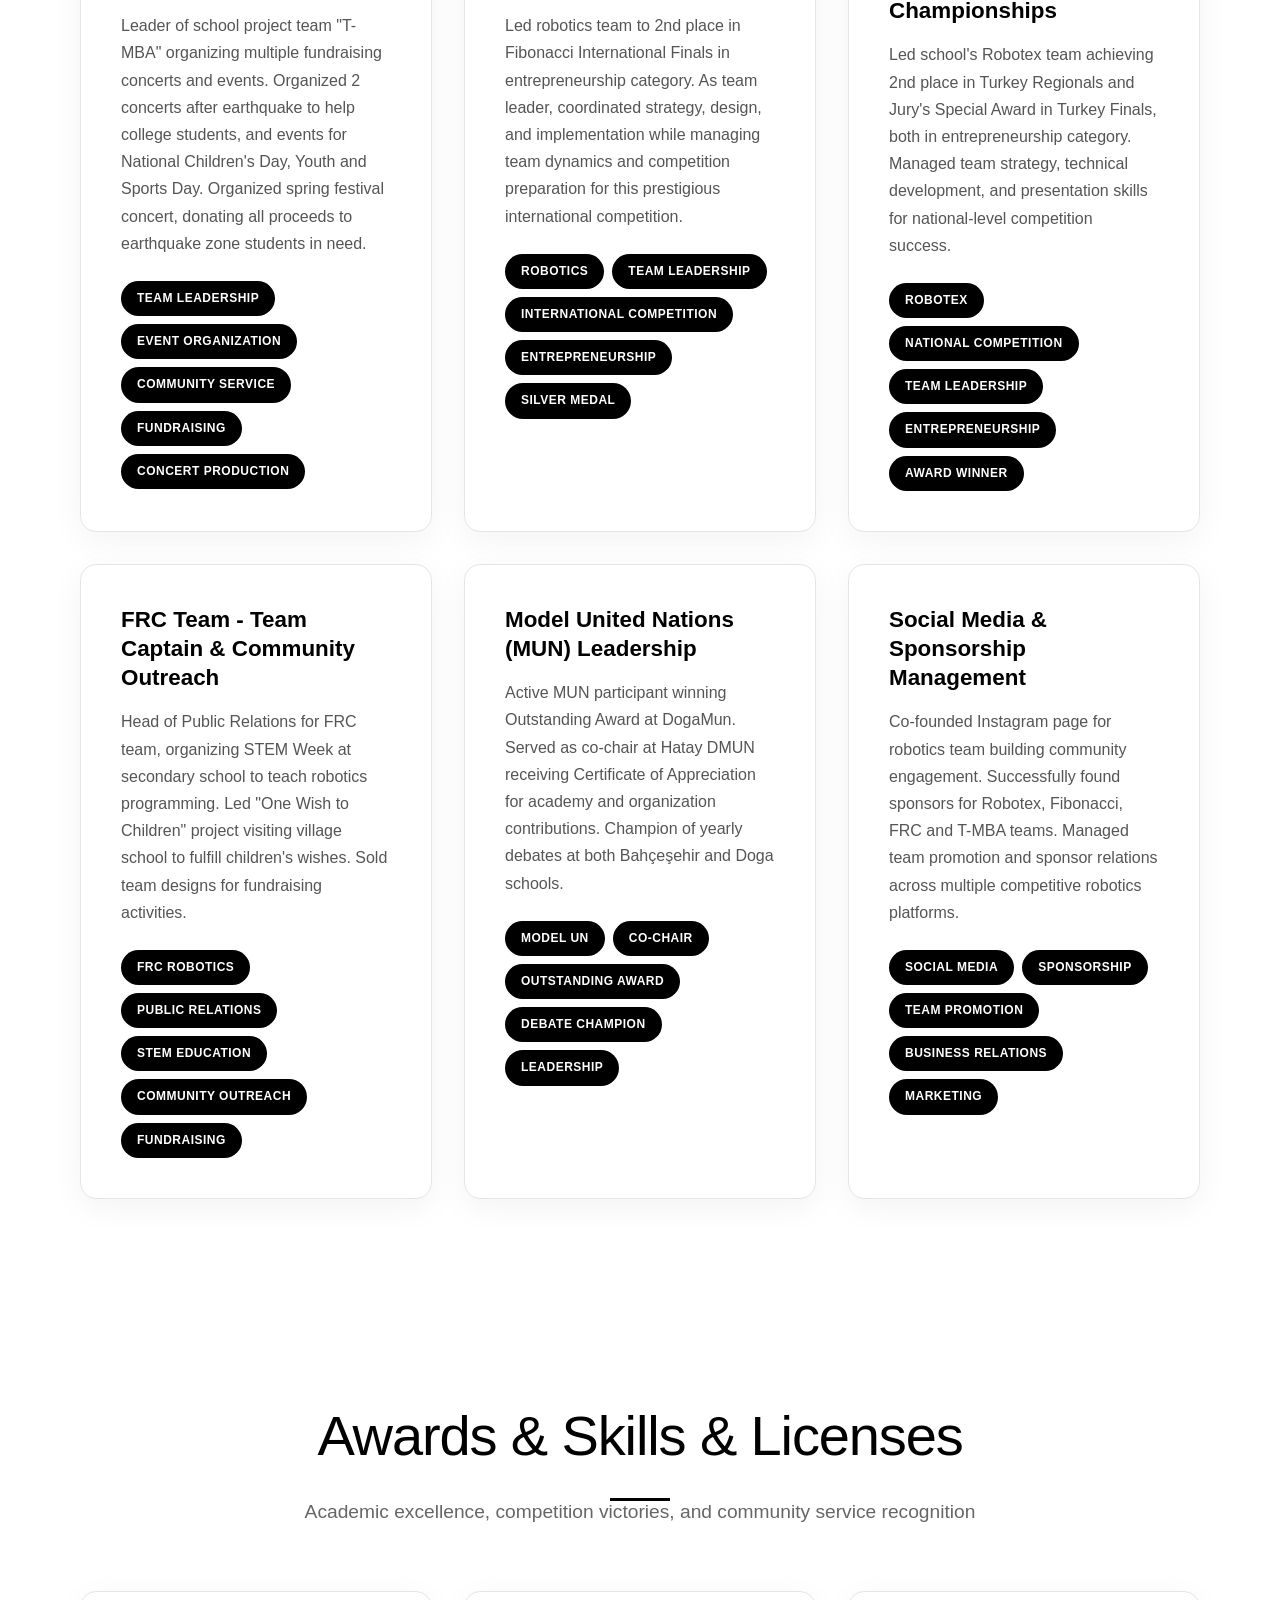
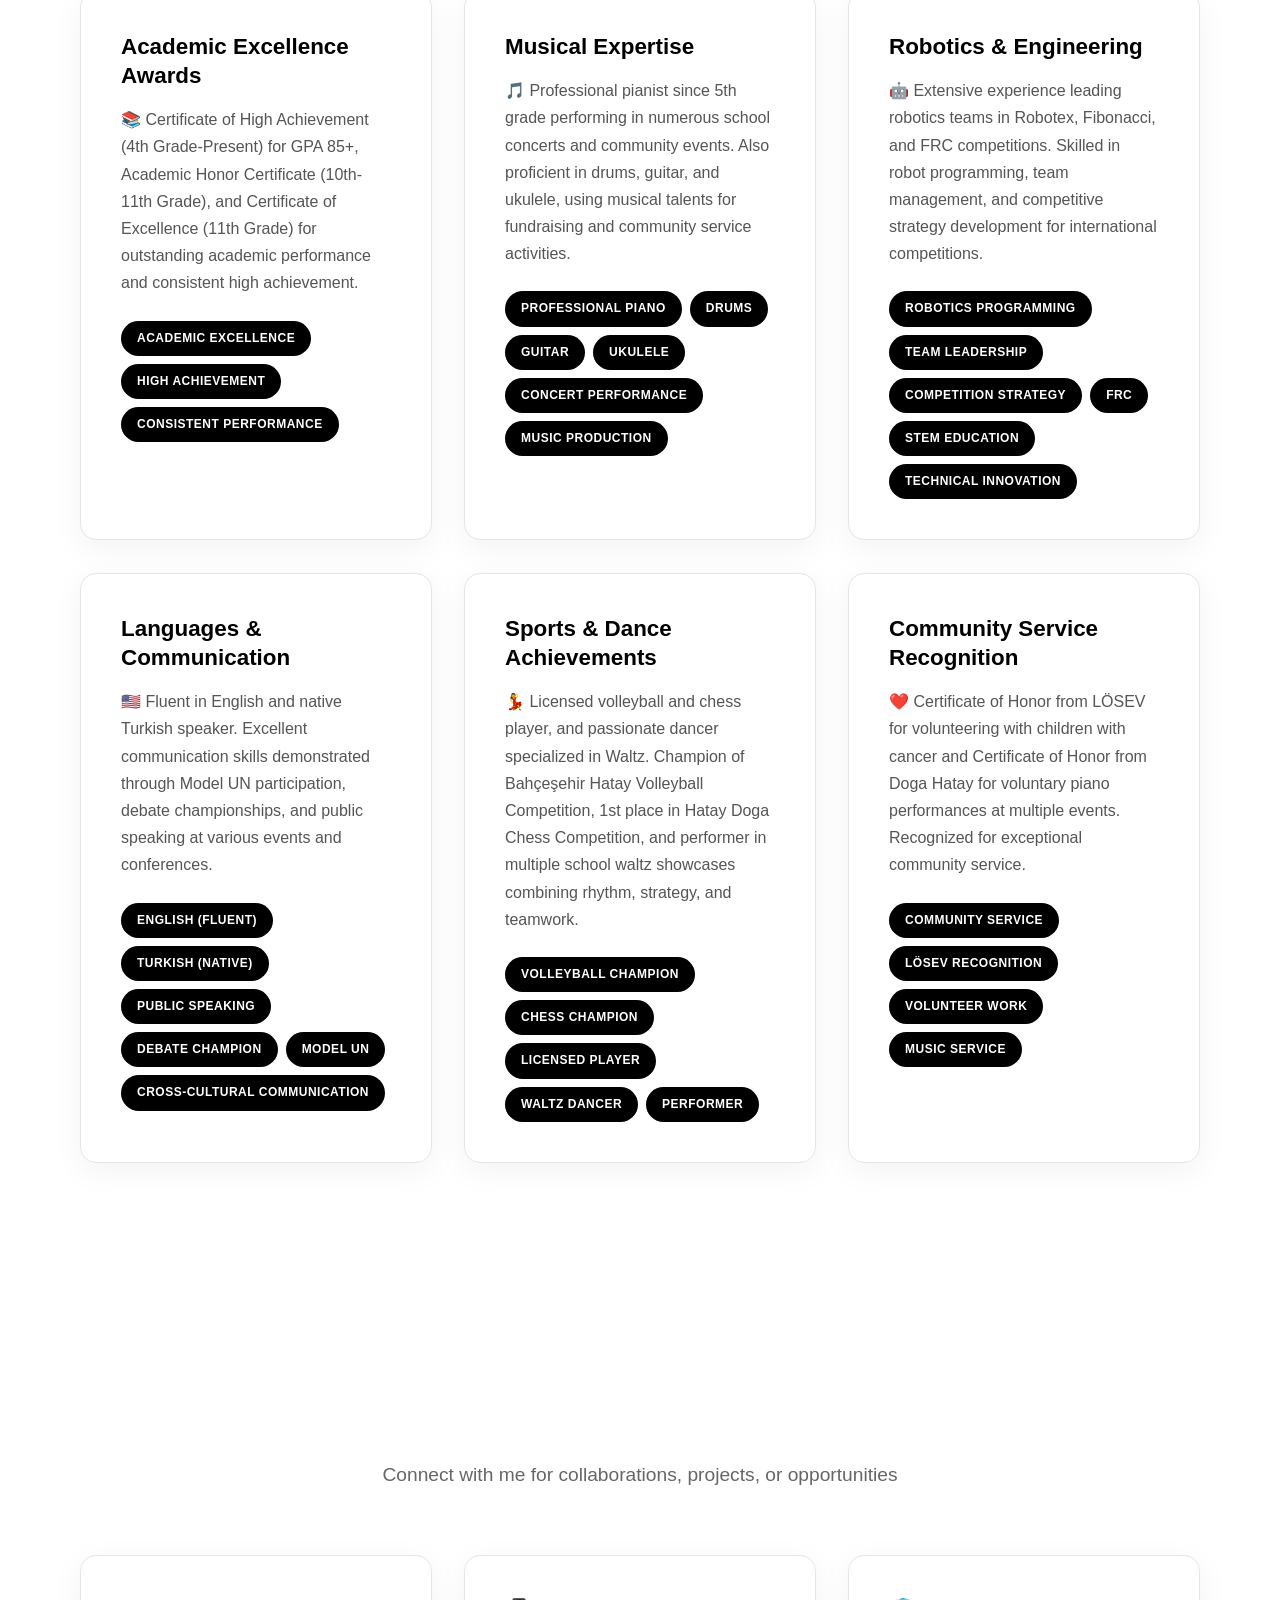
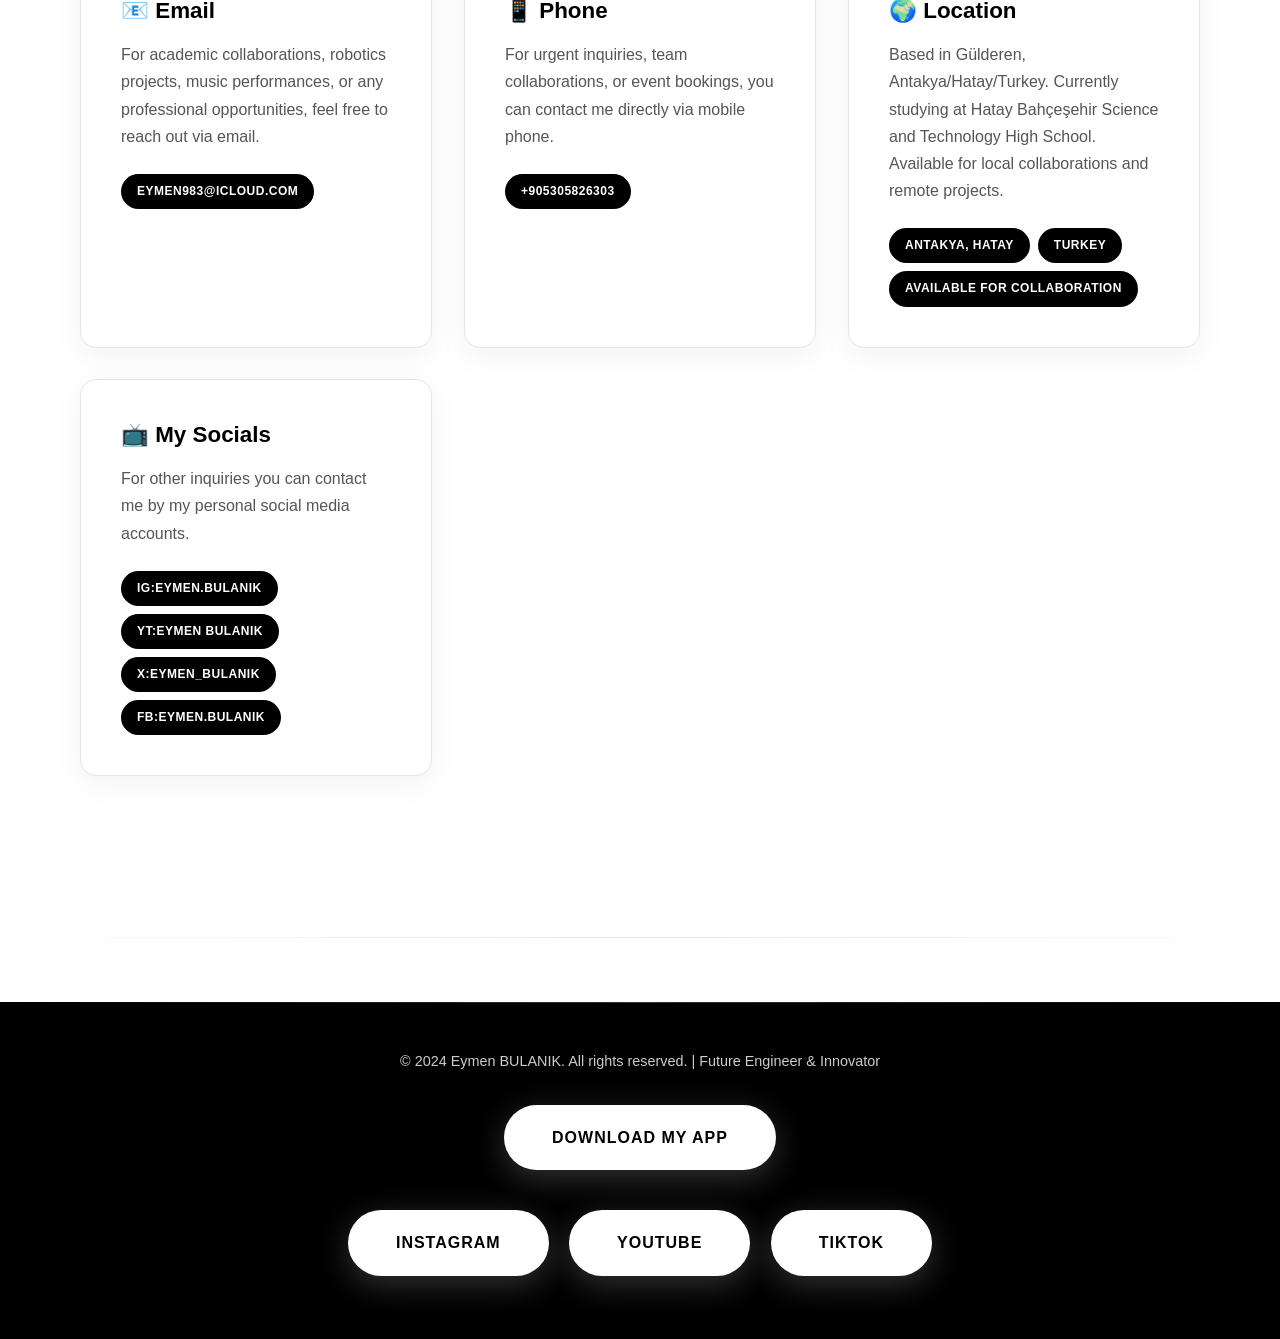
==== commit 7660f2a1: "Update FRC role to team captain" ====
--- a/index.html
+++ b/index.html
@@ -129,7 +129,7 @@
                     </div>
 
                     <div class="card">
-                        <h3>FRC Team - PR Head & Community Outreach</h3>
+                        <h3>FRC Team - Team Captain & Community Outreach</h3>
                         <p>Head of Public Relations for FRC team, organizing STEM Week at secondary school to teach robotics programming. Led "One Wish to Children" project visiting village school to fulfill children's wishes. Sold team designs for fundraising activities.</p>
                         <div class="tags">
                             <span>FRC Robotics</span>
--- a/style.css
+++ b/style.css
@@ -144,7 +144,7 @@
 /* Enhanced Hero Section */
 .hero {
     background: linear-gradient(rgba(0,0,0,0.6), rgba(0,0,0,0.6)), 
-                url('frc/explain2.jpg') top/cover no-repeat;
+                url('frc/explain2.JPG') top/cover no-repeat;
     color: white;
     text-align: center;
     padding: 10rem 0 8rem;
